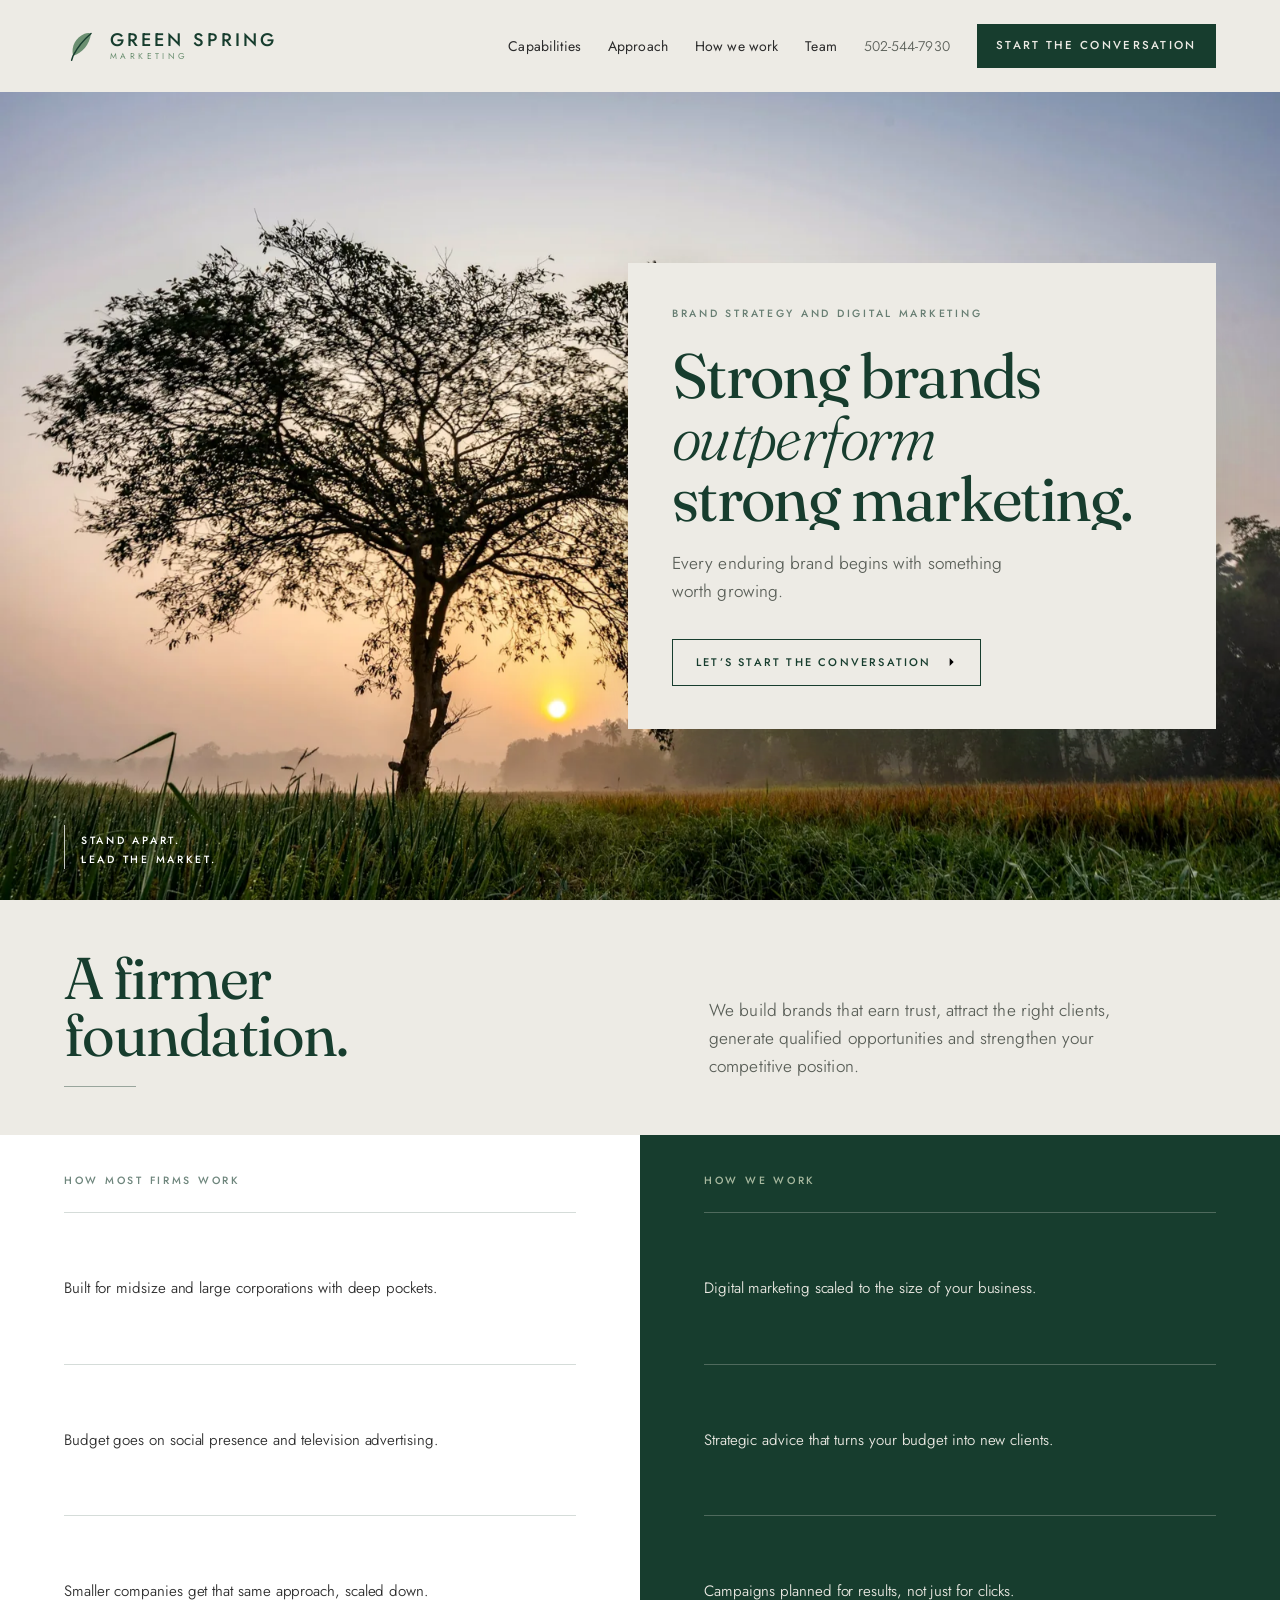
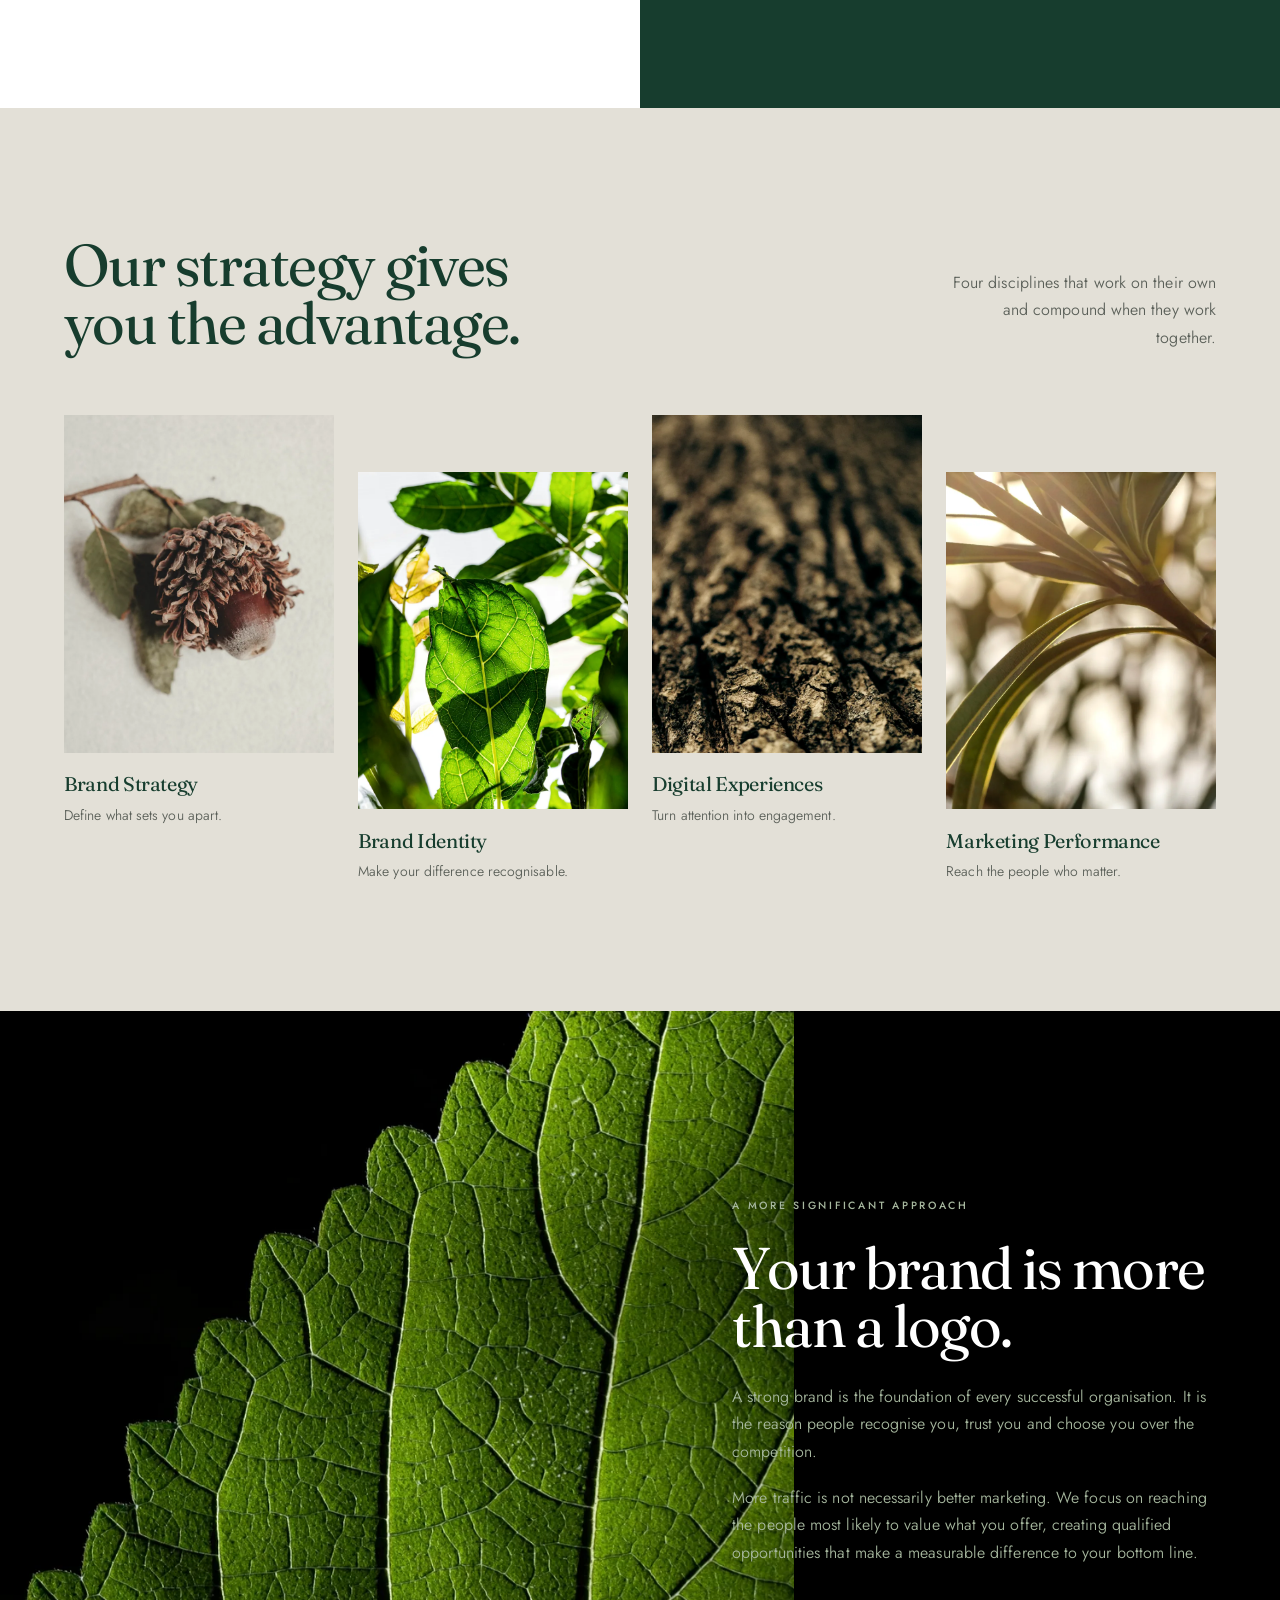
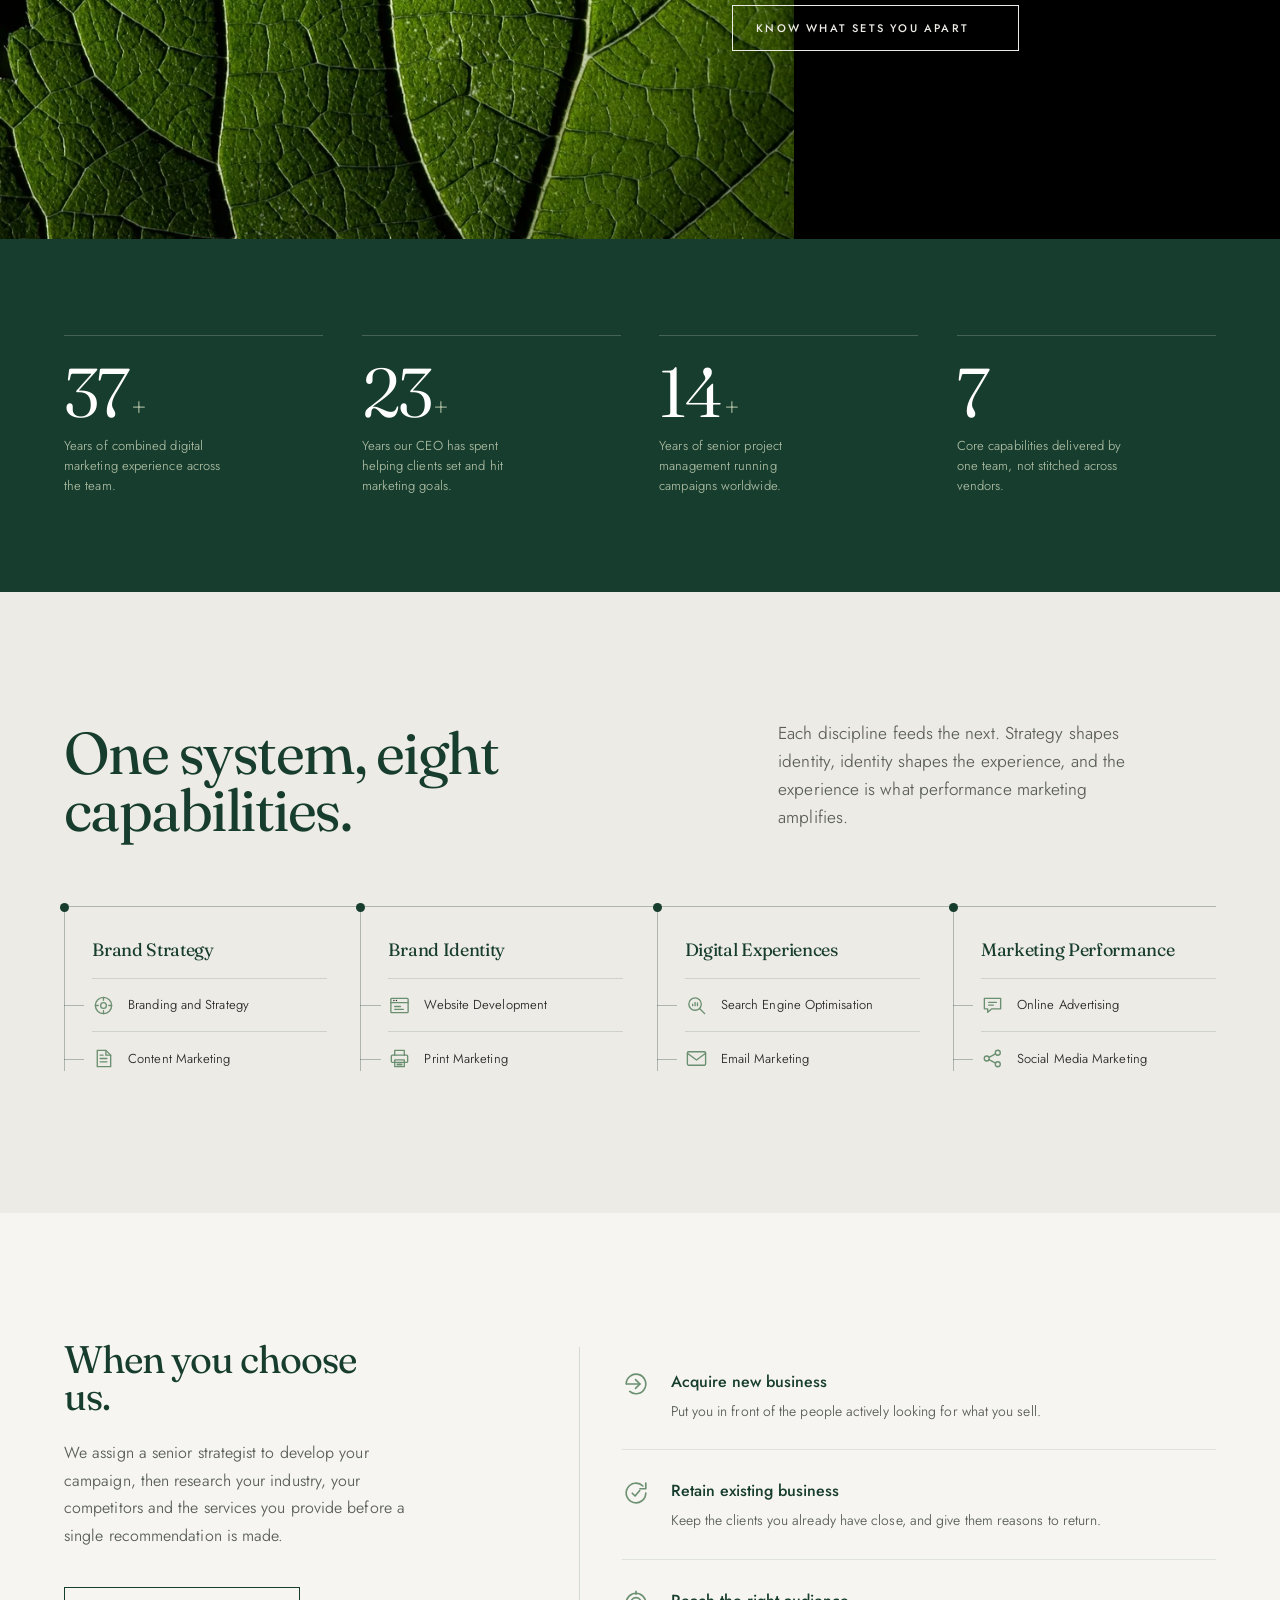
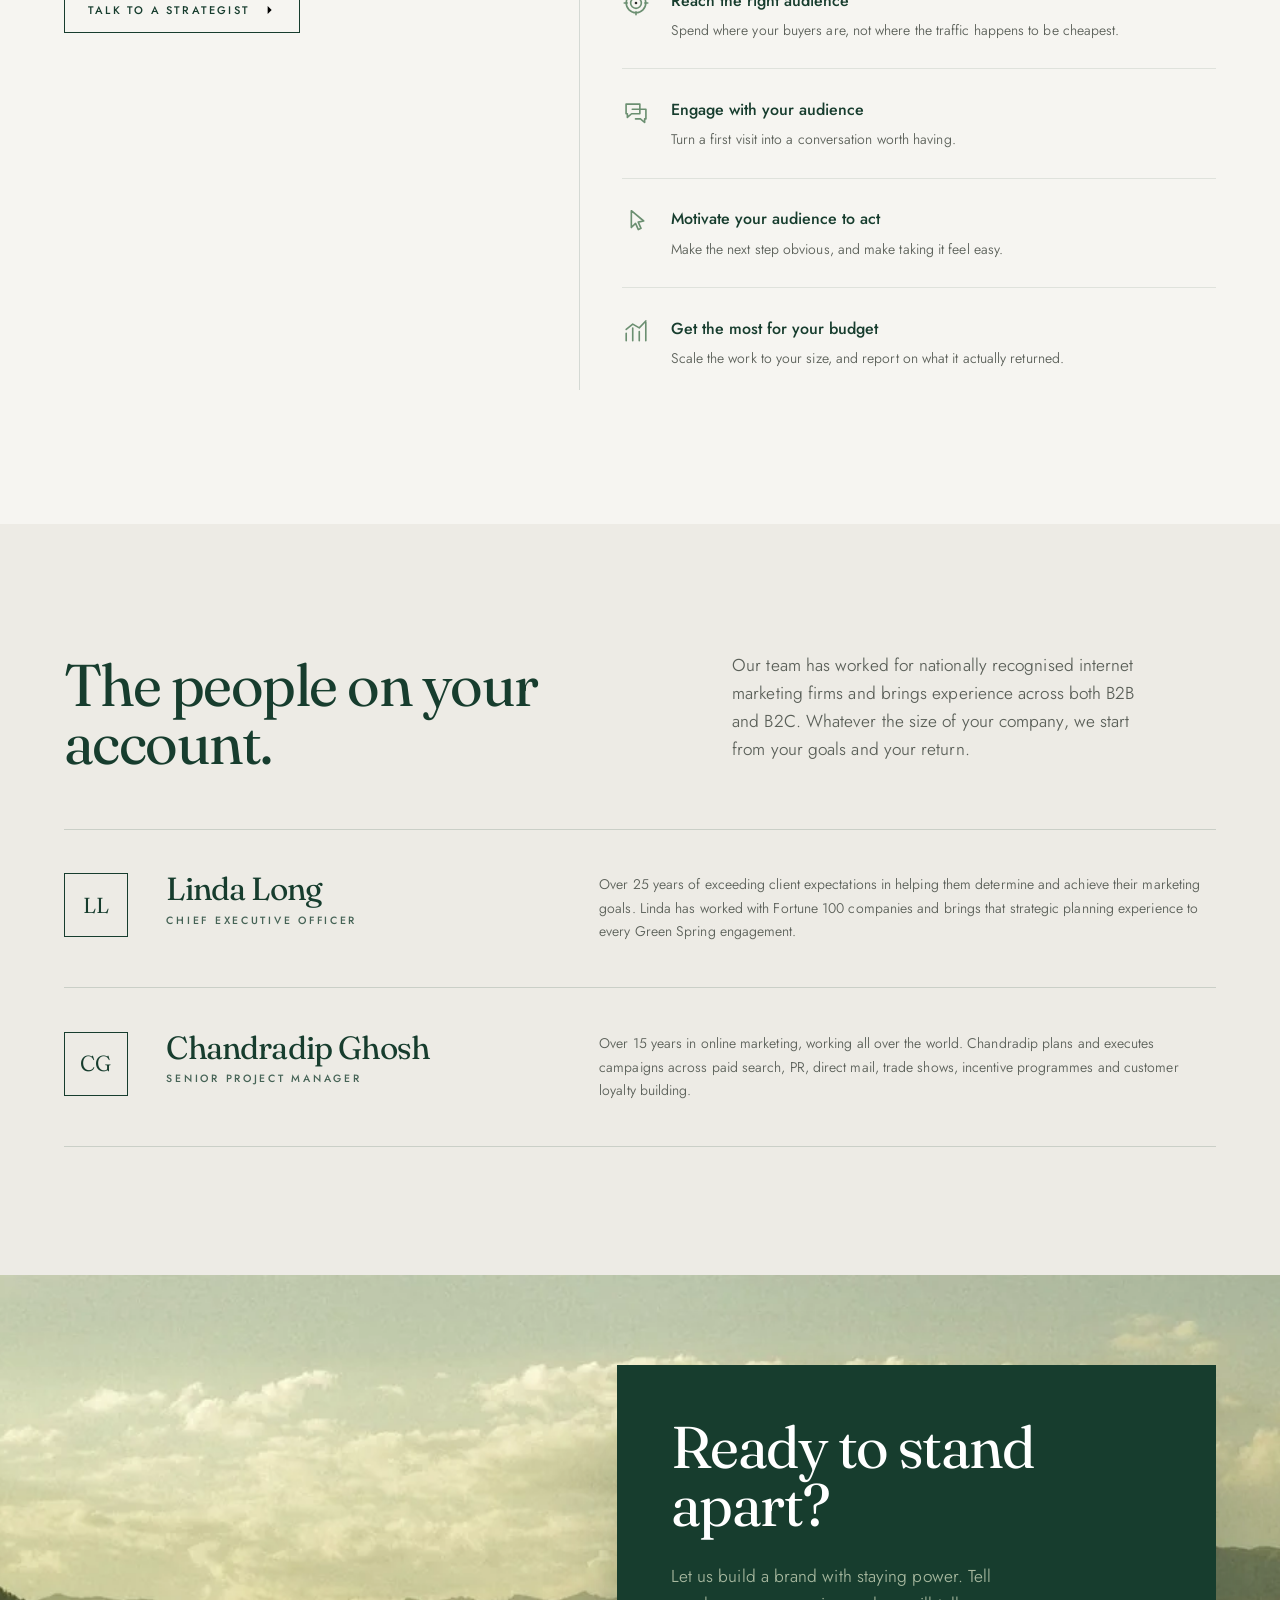
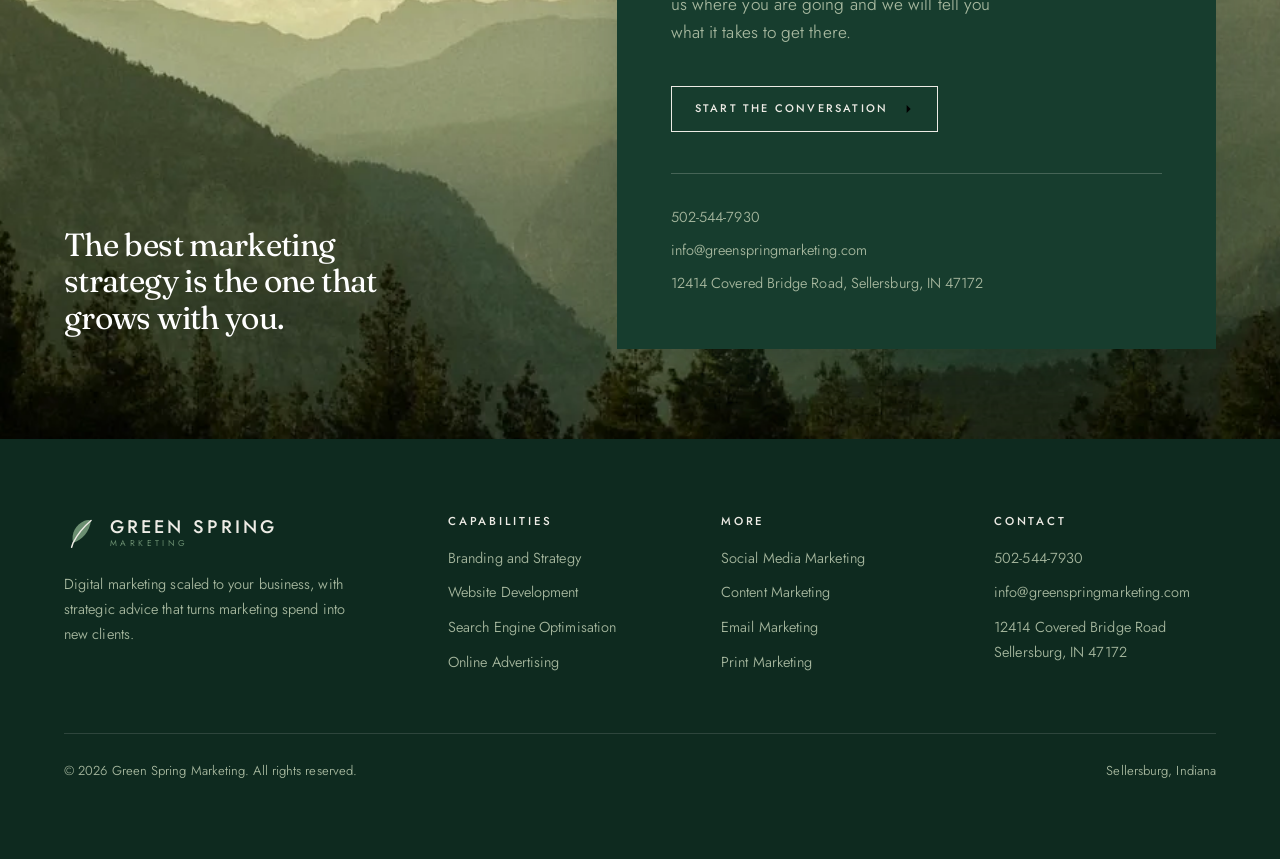
==== index.html @ 9492b33e "Home page build, brief and client assets First page of the Green Spring Marketing rebuild. The clien" ====
<!doctype html>
<html lang="en">
<head>
<meta charset="utf-8">
<meta name="viewport" content="width=device-width,initial-scale=1">
<title>Green Spring Marketing | Brand strategy and digital marketing</title>
<meta name="description" content="Green Spring Marketing builds brands that earn trust and generate qualified opportunities. Branding, website development, SEO, advertising, social, content, email and print, from one senior team in Sellersburg, Indiana.">
<link rel="icon" href="assets/img/favicon.svg?v=2" type="image/svg+xml">
<link rel="preconnect" href="https://fonts.googleapis.com">
<link rel="preconnect" href="https://fonts.gstatic.com" crossorigin>
<link href="https://fonts.googleapis.com/css2?family=Fraunces:ital,opsz,wght@0,9..144,300..600;1,9..144,300..500&amp;family=Jost:wght@300;400;500&amp;display=swap" rel="stylesheet">
<link rel="stylesheet" href="assets/css/site.css?v=12">
</head>
<body>

<!-- one flat 24-grid line set, so every label reads at a glance -->
<svg width="0" height="0" style="position:absolute" aria-hidden="true" focusable="false"><defs>
<symbol id="i-brand" viewBox="0 0 24 24"><circle cx="12" cy="12" r="8.5"/><circle cx="12" cy="12" r="3"/><path d="M12 3.5v3M12 17.5v3M3.5 12h3M17.5 12h3"/></symbol>
<symbol id="i-content" viewBox="0 0 24 24"><path d="M5.5 3.5h9l5 5v12h-14z"/><path d="M14.5 3.5v5h5"/><path d="M8.5 12h7M8.5 15.5h7M8.5 8.5h3"/></symbol>
<symbol id="i-web" viewBox="0 0 24 24"><rect x="3" y="4.5" width="18" height="15" rx="1"/><path d="M3 9h18"/><path d="M7 13h6M7 16h9"/><circle cx="6.2" cy="6.75" r=".75" fill="currentColor" stroke="none"/><circle cx="8.8" cy="6.75" r=".75" fill="currentColor" stroke="none"/></symbol>
<symbol id="i-print" viewBox="0 0 24 24"><path d="M7 8.5V3.5h10v5"/><rect x="3.5" y="8.5" width="17" height="7.5" rx="1"/><path d="M7 13.5h10v7H7z"/><path d="M9.5 16.5h5M9.5 18.5h5"/></symbol>
<symbol id="i-seo" viewBox="0 0 24 24"><circle cx="10.5" cy="10.5" r="6.5"/><path d="M15.2 15.2 20.5 20.5"/><path d="M8 12.2v-1.6M10.5 12.2V8.8M13 12.2v-3"/></symbol>
<symbol id="i-email" viewBox="0 0 24 24"><rect x="2.5" y="5" width="19" height="14" rx="1.2"/><path d="m2.5 6.6 9.5 7 9.5-7"/></symbol>
<symbol id="i-ads" viewBox="0 0 24 24"><path d="M3.5 4.5h17v11h-9.2l-4.3 3.6V15.5H3.5z"/><path d="M8 8.8h8M8 11.6h5"/></symbol>
<symbol id="i-social" viewBox="0 0 24 24"><circle cx="6" cy="12" r="2.6"/><circle cx="17.5" cy="6" r="2.6"/><circle cx="17.5" cy="18" r="2.6"/><path d="m8.3 10.8 6.9-3.6M8.3 13.2l6.9 3.6"/></symbol>
<symbol id="i-acquire" viewBox="0 0 24 24"><path d="M3.6 12a8.4 8.4 0 1 1 3 6.4"/><path d="M11.6 8.2 15.4 12l-3.8 3.8"/><path d="M4 12h11.4"/></symbol>
<symbol id="i-retain" viewBox="0 0 24 24"><path d="M20.4 12a8.4 8.4 0 1 1-2.5-6"/><path d="M20.4 3.4v5h-5"/><path d="M8.8 12.2 11.2 14.6 15.2 9.8"/></symbol>
<symbol id="i-reach" viewBox="0 0 24 24"><circle cx="12" cy="12" r="8.4"/><circle cx="12" cy="12" r="4.6"/><path d="M12 1.9v2.6M12 19.5v2.6M1.9 12h2.6M19.5 12h2.6"/><circle cx="12" cy="12" r="1.1" fill="currentColor" stroke="none"/></symbol>
<symbol id="i-engage" viewBox="0 0 24 24"><path d="M3.5 5.2h11.8v8.3H8.2L4.6 16.6v-3.1H3.5z"/><path d="M8.8 9.6h11.7v8.3h-1.1V21l-3.6-3.1h-4.2"/></symbol>
<symbol id="i-act" viewBox="0 0 24 24"><path d="M8 3.2 18.6 12l-4.7 1 2.4 5.3-2.3 1.1-2.4-5.3L8 17.6z"/></symbol>
<symbol id="i-value" viewBox="0 0 24 24"><path d="M3.6 20.4V14M9.2 20.4V9.4M14.8 20.4v-8M20.4 20.4V4.6"/><path d="M3.6 10.6 9.2 6.1l5.6 3.2 5.6-5.9"/></symbol>
<symbol id="i-arrow" viewBox="0 0 24 24"><path d="M4 12h15M13 6l6 6-6 6"/></symbol>
</defs></svg>

<div class="progress" id="progress"></div>

<header class="nav" id="nav">
  <div class="wrap nav__in">
    <a class="logo" href="#top" aria-label="Green Spring Marketing, home">
      <svg class="logo__leaf" viewBox="0 0 24 26" fill="none" aria-hidden="true">
        <path d="M20.3 3.4C19 12 13.6 18.2 6.8 20.1 5.1 13.3 8.7 6.4 15.4 3.6c1.7-.7 3.5-.9 4.9-.2z" fill="#6B8F71"/>
        <path d="M20.3 3.4C14.6 8.2 10 13.9 6.8 20.1M6.8 20.1 5.7 23.4" stroke="#173D2E" stroke-width="1.1" stroke-linecap="round"/>
      </svg>
      <span class="logo__type">
        <span class="logo__name">GREEN SPRING</span>
        <span class="logo__sub">MARKETING</span>
      </span>
    </a>
    <nav class="nav__links" aria-label="Primary">
      <a class="nav__link" href="#capabilities">Capabilities</a>
      <a class="nav__link" href="#approach">Approach</a>
      <a class="nav__link" href="#method">How we work</a>
      <a class="nav__link" href="#team">Team</a>
      <a class="nav__tel" href="tel:+15025447930">502-544-7930</a>
      <a class="btn btn--solid nav__cta" href="#contact">Start the conversation</a>
    </nav>
    <button class="nav__burger" id="burger" aria-label="Open menu" aria-expanded="false" aria-controls="menu">
      <span></span><span></span>
    </button>
  </div>
</header>

<nav class="menu" id="menu" aria-label="Mobile">
  <a href="#capabilities" style="--i:0">Capabilities</a>
  <a href="#approach" style="--i:1">Approach</a>
  <a href="#method" style="--i:2">How we work</a>
  <a href="#team" style="--i:3">Team</a>
  <a href="#contact" style="--i:4">Contact</a>
  <div class="menu__foot">
    <a href="tel:+15025447930">502-544-7930</a>
    <a href="mailto:info@greenspringmarketing.com">info@greenspringmarketing.com</a>
    <span>12414 Covered Bridge Road, Sellersburg, IN 47172</span>
  </div>
</nav>

<main id="top">

<!-- ================================ hero ================================ -->
<section class="hero" id="hero">
  <div class="hero__media">
    <picture>
      <source media="(max-width:980px)" srcset="assets/img/hero-tall-800.webp 800w, assets/img/hero-tall-1200.webp 1200w" sizes="100vw">
      <img src="assets/img/hero-wide-1600.webp"
           srcset="assets/img/hero-wide-1600.webp 1600w, assets/img/hero-wide-2400.webp 2400w"
           sizes="100vw" width="2400" height="1560" fetchpriority="high"
           alt="A single broad-crowned tree standing alone in a misty field at sunrise, the low sun burning through its branches.">
    </picture>
  </div>

  <div class="hero__grid">
    <div class="hero__plate rv">
      <p class="label hero__eyebrow">Brand strategy and digital marketing</p>
      <h1 class="display h-xl hero__h1">
        <span class="mask"><span>Strong brands</span></span>
        <span class="mask"><span><em>outperform</em></span></span>
        <span class="mask"><span>strong marketing.</span></span>
      </h1>
      <p class="lede hero__sub">Every enduring brand begins with something worth growing.</p>
      <a class="btn" href="#contact">Let&rsquo;s start the conversation <svg class="arw" width="16" height="16" aria-hidden="true"><use href="#i-arrow"/></svg></a>
    </div>
  </div>

  <p class="label hero__cue"><i></i><span>Stand apart.<br>Lead the market.</span></p>
</section>

<!-- ============================= foundation ============================= -->
<section class="found">
  <div class="wrap found__head">
    <div class="rv">
      <h2 class="display h-lg">A firmer foundation.</h2>
      <div class="rule"></div>
    </div>
    <p class="lede rv" style="--d:130ms">We build brands that earn trust, attract the right clients, generate qualified opportunities and strengthen your competitive position.</p>
  </div>

  <div class="split">
    <div class="split__half split__half--plain rv">
      <p class="label">How most firms work</p>
      <ul class="split__list">
        <li>Built for midsize and large corporations with deep pockets.</li>
        <li>Budget goes on social presence and television advertising.</li>
        <li>Smaller companies get that same approach, scaled down.</li>
      </ul>
    </div>
    <div class="split__half split__half--brand rv" style="--d:130ms">
      <p class="label">How we work</p>
      <ul class="split__list">
        <li>Digital marketing scaled to the size of your business.</li>
        <li>Strategic advice that turns your budget into new clients.</li>
        <li>Campaigns planned for results, not just for clicks.</li>
      </ul>
    </div>
  </div>
</section>

<!-- ============================ capabilities ============================ -->
<section class="caps" id="capabilities">
  <div class="wrap">
    <div class="caps__head">
      <h2 class="display h-lg rv">Our strategy gives you the advantage.</h2>
      <p class="rv" style="--d:120ms">Four disciplines that work on their own and compound when they work together.</p>
    </div>

    <div class="caps__row">
      <article class="cap rv">
        <div class="cap__frame">
          <img src="assets/img/pillar-strategy-800.webp"
               srcset="assets/img/pillar-strategy-800.webp 800w, assets/img/pillar-strategy-1600.webp 1600w"
               sizes="(max-width:640px) 100vw, (max-width:980px) 46vw, 22vw"
               width="1600" height="2000" loading="lazy"
               alt="A single acorn still in its textured cap, resting on dried oak leaves against a warm off-white ground.">
          <i class="cap__n"></i>
        </div>
        <div class="cap__body">
          <h3>Brand Strategy</h3>
          <p>Define what sets you apart.</p>
        </div>
      </article>

      <article class="cap rv" style="--d:110ms">
        <div class="cap__frame">
          <img src="assets/img/pillar-identity-800.webp"
               srcset="assets/img/pillar-identity-800.webp 800w, assets/img/pillar-identity-1600.webp 1600w"
               sizes="(max-width:640px) 100vw, (max-width:980px) 46vw, 22vw"
               width="1600" height="2000" loading="lazy"
               alt="Broad green leaves lit from behind by bright daylight, the pale vein structure showing clearly through the blade.">
          <i class="cap__n"></i>
        </div>
        <div class="cap__body">
          <h3>Brand Identity</h3>
          <p>Make your difference recognisable.</p>
        </div>
      </article>

      <article class="cap rv" style="--d:220ms">
        <div class="cap__frame">
          <img src="assets/img/pillar-digital-800.webp"
               srcset="assets/img/pillar-digital-800.webp 800w, assets/img/pillar-digital-1600.webp 1600w"
               sizes="(max-width:640px) 100vw, (max-width:980px) 46vw, 22vw"
               width="1600" height="2000" loading="lazy"
               alt="A close view of rough tree bark, deep fissures running across the frame and falling away into shadow.">
          <i class="cap__n"></i>
        </div>
        <div class="cap__body">
          <h3>Digital Experiences</h3>
          <p>Turn attention into engagement.</p>
        </div>
      </article>

      <article class="cap rv" style="--d:330ms">
        <div class="cap__frame">
          <img src="assets/img/pillar-perform-800.webp"
               srcset="assets/img/pillar-perform-800.webp 800w, assets/img/pillar-perform-1600.webp 1600w"
               sizes="(max-width:640px) 100vw, (max-width:980px) 46vw, 22vw"
               width="1600" height="2000" loading="lazy"
               alt="Narrow leaves radiating from a single stem, backlit by low sun with the background falling into soft highlights.">
          <i class="cap__n"></i>
        </div>
        <div class="cap__body">
          <h3>Marketing Performance</h3>
          <p>Reach the people who matter.</p>
        </div>
      </article>
    </div>
  </div>
</section>

<!-- ============================= statement ============================= -->
<section class="stmt" id="approach">
  <div class="stmt__media" id="stmtMedia">
    <picture>
      <source media="(max-width:640px)" srcset="assets/img/statement-tall-800.webp 800w, assets/img/statement-tall-1200.webp 1200w" sizes="100vw">
      <img src="assets/img/statement-wide-1600.webp"
           srcset="assets/img/statement-wide-1600.webp 1600w, assets/img/statement-wide-2400.webp 2400w"
           sizes="(max-width:1180px) 100vw, 62vw"
           width="2400" height="1580" loading="lazy"
           alt="A single green leaf against a black ground, side light picking out every vein and the serrated edge.">
    </picture>
  </div>
  <div class="stmt__in">
    <div class="stmt__copy rv">
      <p class="label">A more significant approach</p>
      <h2 class="display h-lg">Your brand is more than a logo.</h2>
      <p>A strong brand is the foundation of every successful organisation. It is the reason people recognise you, trust you and choose you over the competition.</p>
      <p>More traffic is not necessarily better marketing. We focus on reaching the people most likely to value what you offer, creating qualified opportunities that make a measurable difference to your bottom line.</p>
      <a class="btn btn--light" href="#method">Know what sets you apart <svg class="arw" width="16" height="16" aria-hidden="true"><use href="#i-arrow"/></svg></a>
    </div>
  </div>
</section>

<!-- =============================== figures =============================== -->
<section class="figs">
  <div class="wrap">
    <div class="figs__row">
      <div class="fig rv">
        <p class="fig__n"><span class="count" data-to="40">0</span><sub>+</sub></p>
        <p class="fig__l">Years of combined digital marketing experience across the team.</p>
      </div>
      <div class="fig rv" style="--d:110ms">
        <p class="fig__n"><span class="count" data-to="25">0</span><sub>+</sub></p>
        <p class="fig__l">Years our CEO has spent helping clients set and hit marketing goals.</p>
      </div>
      <div class="fig rv" style="--d:220ms">
        <p class="fig__n"><span class="count" data-to="15">0</span><sub>+</sub></p>
        <p class="fig__l">Years of senior project management running campaigns worldwide.</p>
      </div>
      <div class="fig rv" style="--d:330ms">
        <p class="fig__n"><span class="count" data-to="8">0</span></p>
        <p class="fig__l">Core capabilities delivered by one team, not stitched across vendors.</p>
      </div>
    </div>
  </div>
</section>

<!-- ========================== capability map ========================== -->
<section class="map" id="services">
  <div class="wrap">
    <div class="map__head">
      <h2 class="display h-lg rv">One system, eight capabilities.</h2>
      <p class="lede rv" style="--d:120ms">Each discipline feeds the next. Strategy shapes identity, identity shapes the experience, and the experience is what performance marketing amplifies.</p>
    </div>

    <div class="map__trunk"></div>
    <div class="map__grid">
      <div class="branch" style="--d:80ms">
        <span class="branch__node"></span>
        <h3>Brand Strategy</h3>
        <ul class="branch__items">
          <li class="svc"><svg aria-hidden="true"><use href="#i-brand"/></svg><span>Branding and Strategy</span></li>
          <li class="svc"><svg aria-hidden="true"><use href="#i-content"/></svg><span>Content Marketing</span></li>
        </ul>
      </div>
      <div class="branch" style="--d:190ms">
        <span class="branch__node"></span>
        <h3>Brand Identity</h3>
        <ul class="branch__items">
          <li class="svc"><svg aria-hidden="true"><use href="#i-web"/></svg><span>Website Development</span></li>
          <li class="svc"><svg aria-hidden="true"><use href="#i-print"/></svg><span>Print Marketing</span></li>
        </ul>
      </div>
      <div class="branch" style="--d:300ms">
        <span class="branch__node"></span>
        <h3>Digital Experiences</h3>
        <ul class="branch__items">
          <li class="svc"><svg aria-hidden="true"><use href="#i-seo"/></svg><span>Search Engine Optimisation</span></li>
          <li class="svc"><svg aria-hidden="true"><use href="#i-email"/></svg><span>Email Marketing</span></li>
        </ul>
      </div>
      <div class="branch" style="--d:410ms">
        <span class="branch__node"></span>
        <h3>Marketing Performance</h3>
        <ul class="branch__items">
          <li class="svc"><svg aria-hidden="true"><use href="#i-ads"/></svg><span>Online Advertising</span></li>
          <li class="svc"><svg aria-hidden="true"><use href="#i-social"/></svg><span>Social Media Marketing</span></li>
        </ul>
      </div>
    </div>
  </div>
</section>

<!-- =============================== method =============================== -->
<section class="method" id="method">
  <div class="wrap method__in">
    <aside class="method__aside">
      <h2 class="display h-md rv">When you choose us.</h2>
      <p class="rv" style="--d:100ms">We assign a senior strategist to develop your campaign, then research your industry, your competitors and the services you provide before a single recommendation is made.</p>
      <a class="btn rv" style="--d:180ms" href="#contact">Talk to a strategist <svg class="arw" width="16" height="16" aria-hidden="true"><use href="#i-arrow"/></svg></a>
    </aside>

    <div class="method__track" id="track">
      <span class="method__fill" id="fill"></span>
      <div class="step rv"><svg aria-hidden="true"><use href="#i-acquire"/></svg><div><b>Acquire new business</b><p>Put you in front of the people actively looking for what you sell.</p></div></div>
      <div class="step rv" style="--d:70ms"><svg aria-hidden="true"><use href="#i-retain"/></svg><div><b>Retain existing business</b><p>Keep the clients you already have close, and give them reasons to return.</p></div></div>
      <div class="step rv" style="--d:140ms"><svg aria-hidden="true"><use href="#i-reach"/></svg><div><b>Reach the right audience</b><p>Spend where your buyers are, not where the traffic happens to be cheapest.</p></div></div>
      <div class="step rv" style="--d:210ms"><svg aria-hidden="true"><use href="#i-engage"/></svg><div><b>Engage with your audience</b><p>Turn a first visit into a conversation worth having.</p></div></div>
      <div class="step rv" style="--d:280ms"><svg aria-hidden="true"><use href="#i-act"/></svg><div><b>Motivate your audience to act</b><p>Make the next step obvious, and make taking it feel easy.</p></div></div>
      <div class="step rv" style="--d:350ms"><svg aria-hidden="true"><use href="#i-value"/></svg><div><b>Get the most for your budget</b><p>Scale the work to your size, and report on what it actually returned.</p></div></div>
    </div>
  </div>
</section>

<!-- ============================= leadership ============================= -->
<section class="lead" id="team">
  <div class="wrap">
    <div class="lead__head">
      <h2 class="display h-lg rv">The people on your account.</h2>
      <p class="lede rv" style="--d:110ms">Our team has worked for nationally recognised internet marketing firms and brings experience across both B2B and B2C. Whatever the size of your company, we start from your goals and your return.</p>
    </div>

    <div class="person rv">
      <span class="person__mark">LL</span>
      <div class="person__id">
        <h3 class="display">Linda Long</h3>
        <p class="label">Chief Executive Officer</p>
      </div>
      <p class="person__bio">Over 25 years of exceeding client expectations in helping them determine and achieve their marketing goals. Linda has worked with Fortune 100 companies and brings that strategic planning experience to every Green Spring engagement.</p>
    </div>

    <div class="person rv" style="--d:110ms">
      <span class="person__mark">CG</span>
      <div class="person__id">
        <h3 class="display">Chandradip Ghosh</h3>
        <p class="label">Senior Project Manager</p>
      </div>
      <p class="person__bio">Over 15 years in online marketing, working all over the world. Chandradip plans and executes campaigns across paid search, PR, direct mail, trade shows, incentive programmes and customer loyalty building.</p>
    </div>
  </div>
</section>

<!-- =============================== close =============================== -->
<section class="close" id="contact">
  <div class="close__media">
    <picture>
      <source media="(max-width:640px)" srcset="assets/img/close-tall-800.webp 800w, assets/img/close-tall-1200.webp 1200w" sizes="100vw">
      <img src="assets/img/close-wide-1600.webp"
           srcset="assets/img/close-wide-1600.webp 1600w, assets/img/close-wide-2400.webp 2400w"
           sizes="100vw" width="2400" height="800" loading="lazy"
           alt="Layered mountain ridgelines receding into mist above a dark line of conifers.">
    </picture>
  </div>
  <div class="wrap close__in">
    <p class="close__line display rv">The best marketing strategy is the one that grows with you.</p>
    <div class="close__plate rv">
      <h2 class="display h-lg">Ready to stand apart?</h2>
      <p class="lede">Let us build a brand with staying power. Tell us where you are going and we will tell you what it takes to get there.</p>
      <a class="btn btn--light" href="mailto:info@greenspringmarketing.com">Start the conversation <svg class="arw" width="16" height="16" aria-hidden="true"><use href="#i-arrow"/></svg></a>
      <div class="close__meta">
        <a href="tel:+15025447930">502-544-7930</a>
        <a href="mailto:info@greenspringmarketing.com">info@greenspringmarketing.com</a>
        <span>12414 Covered Bridge Road, Sellersburg, IN 47172</span>
      </div>
    </div>
  </div>
</section>

</main>

<footer class="foot">
  <div class="wrap">
    <div class="foot__top">
      <div>
        <span class="logo">
          <svg class="logo__leaf" viewBox="0 0 24 26" fill="none" aria-hidden="true">
            <path d="M20.3 3.4C19 12 13.6 18.2 6.8 20.1 5.1 13.3 8.7 6.4 15.4 3.6c1.7-.7 3.5-.9 4.9-.2z" fill="#6B8F71"/>
            <path d="M20.3 3.4C14.6 8.2 10 13.9 6.8 20.1M6.8 20.1 5.7 23.4" stroke="#EDEBE5" stroke-width="1.1" stroke-linecap="round"/>
          </svg>
          <span class="logo__type">
            <span class="logo__name">GREEN SPRING</span>
            <span class="logo__sub">MARKETING</span>
          </span>
        </span>
        <p class="foot__blurb">Digital marketing scaled to your business, with strategic advice that turns marketing spend into new clients.</p>
      </div>
      <div>
        <h4>Capabilities</h4>
        <ul>
          <li><a href="#services">Branding and Strategy</a></li>
          <li><a href="#services">Website Development</a></li>
          <li><a href="#services">Search Engine Optimisation</a></li>
          <li><a href="#services">Online Advertising</a></li>
        </ul>
      </div>
      <div>
        <h4>More</h4>
        <ul>
          <li><a href="#services">Social Media Marketing</a></li>
          <li><a href="#services">Content Marketing</a></li>
          <li><a href="#services">Email Marketing</a></li>
          <li><a href="#services">Print Marketing</a></li>
        </ul>
      </div>
      <div>
        <h4>Contact</h4>
        <ul>
          <li><a href="tel:+15025447930">502-544-7930</a></li>
          <li><a href="mailto:info@greenspringmarketing.com">info@greenspringmarketing.com</a></li>
          <li>12414 Covered Bridge Road<br>Sellersburg, IN 47172</li>
        </ul>
      </div>
    </div>
    <div class="foot__bot">
      <span>&copy; 2026 Green Spring Marketing. All rights reserved.</span>
      <span>Sellersburg, Indiana</span>
    </div>
  </div>
</footer>

<script src="assets/js/site.js?v=12" defer></script>
</body>
</html>
---- assets/css/site.css ----
/* ==========================================================================
   Green Spring Marketing
   Palette and type tokens. Palette is Buddy's tip sheet, sampled exactly.
   ========================================================================== */
:root{
  --forest:#173D2E;
  --forest-deep:#0E2A1F;
  --sage:#6B8F71;
  --moss:#A7B89F;
  --stone:#EDEBE5;
  --stone-warm:#E3E0D7;
  --stone-light:#F6F5F1;
  --charcoal:#2B2B2B;
  --white:#FFFFFF;
  --ink-soft:#5A5F58;

  --serif:"Fraunces",Georgia,"Times New Roman",serif;
  --sans:"Jost",-apple-system,BlinkMacSystemFont,"Segoe UI",Helvetica,Arial,sans-serif;

  --nav-h:92px;
  --gut:clamp(20px,5vw,72px);
  --maxw:1520px;
  --rhythm:clamp(84px,10vw,160px);   /* one vertical rhythm unit, used everywhere */
  --ease:cubic-bezier(.22,.61,.36,1);
  --ease-out:cubic-bezier(.16,1,.3,1);
}

*,*::before,*::after{box-sizing:border-box}
html{-webkit-text-size-adjust:100%;scroll-behavior:smooth}
body{
  margin:0;background:var(--stone);color:var(--charcoal);
  font-family:var(--sans);font-size:clamp(16px,1.02vw,17.5px);
  font-weight:350;line-height:1.72;letter-spacing:.005em;
  -webkit-font-smoothing:antialiased;overflow-x:hidden;
}
img{max-width:100%;display:block}
a{color:inherit;text-decoration:none}
button{font:inherit;color:inherit;background:none;border:0;cursor:pointer}
h1,h2,h3,h4{margin:0;font-family:var(--serif);font-weight:400;line-height:1.04;letter-spacing:-.018em}
p{margin:0}
::selection{background:var(--forest);color:var(--stone)}

.wrap{width:100%;max-width:var(--maxw);margin-inline:auto;padding-inline:var(--gut)}
.sr{position:absolute;width:1px;height:1px;padding:0;margin:-1px;overflow:hidden;clip:rect(0 0 0 0);white-space:nowrap;border:0}

/* --- shared type ------------------------------------------------------- */
.display{font-family:var(--serif);font-weight:400;line-height:.98;letter-spacing:-.026em}
.h-xl{font-size:clamp(42px,7.1vw,104px)}
.h-lg{font-size:clamp(34px,4.6vw,68px)}
.h-md{font-size:clamp(27px,3vw,44px)}
.label{
  font-family:var(--sans);font-size:clamp(10.5px,.78vw,12px);font-weight:500;
  letter-spacing:.26em;text-transform:uppercase;line-height:1.5;
}
.lede{font-size:clamp(17px,1.35vw,21px);line-height:1.62;font-weight:340}
.measure{max-width:56ch}
.measure-sm{max-width:44ch}

/* --- rules -------------------------------------------------------------- */
.rule{height:1px;background:var(--forest);opacity:.22;transform-origin:left;
      transform:scaleX(0);transition:transform 1.1s var(--ease-out)}
.in .rule,.rule.in{transform:scaleX(1)}

/* --- buttons ------------------------------------------------------------ */
.btn{
  position:relative;display:inline-flex;align-items:center;gap:.85em;
  padding:1.16em 2.1em;border:1px solid var(--forest);color:var(--forest);
  font-size:clamp(11px,.8vw,12.5px);font-weight:500;letter-spacing:.2em;
  text-transform:uppercase;overflow:hidden;isolation:isolate;
  transition:color .5s var(--ease)
}
.btn::before{
  content:"";position:absolute;inset:0;background:var(--forest);z-index:-1;
  transform:scaleY(0);transform-origin:bottom;transition:transform .5s var(--ease-out)
}
.btn:hover{color:var(--stone)}
.btn:hover::before{transform:scaleY(1)}
.btn .arw{transition:transform .5s var(--ease-out)}
.btn:hover .arw{transform:translateX(5px)}
.btn--solid{background:var(--forest);color:var(--stone)}
.btn--solid::before{background:var(--stone);}
.btn--solid:hover{color:var(--forest)}
.btn--light{border-color:var(--stone);color:var(--stone)}
.btn--light::before{background:var(--stone)}
.btn--light:hover{color:var(--forest)}
.btn:focus-visible{outline:2px solid var(--sage);outline-offset:3px}

/* --- reveal primitives -------------------------------------------------- */
.rv{opacity:0;transform:translateY(26px);
    transition:opacity .95s var(--ease-out),transform .95s var(--ease-out);
    transition-delay:var(--d,0ms)}
.rv.in{opacity:1;transform:none}
.mask{display:block;overflow:hidden}
.mask>span{display:block;transform:translateY(105%);
           transition:transform 1.05s var(--ease-out);transition-delay:var(--d,0ms)}
.in .mask>span,.mask.in>span{transform:none}

/* ==========================================================================
   Scroll progress + navigation
   ========================================================================== */
.progress{position:fixed;top:0;left:0;height:2px;width:100%;transform:scaleX(0);
  transform-origin:left;background:var(--forest);z-index:120;opacity:.55}

.nav{position:fixed;top:0;left:0;right:0;z-index:100;background:var(--stone);
  transition:box-shadow .5s var(--ease),background .5s var(--ease)}
.nav::after{content:"";position:absolute;left:0;right:0;bottom:0;height:1px;
  background:var(--forest);opacity:0;transition:opacity .5s var(--ease)}
.nav.stuck::after{opacity:.16}
.nav__in{display:flex;align-items:center;gap:clamp(18px,3vw,54px);
  height:var(--nav-h);transition:height .45s var(--ease)}
.nav.stuck .nav__in{height:74px}

/* logo: leaf + wordmark, sized to read first (prominence traded against bar padding) */
.logo{display:flex;align-items:center;gap:14px;flex:0 0 auto}
.logo__leaf{width:clamp(30px,2.5vw,38px);height:auto;flex:0 0 auto;
  transition:transform .55s var(--ease-out)}
.logo:hover .logo__leaf{transform:rotate(-8deg) scale(1.05)}
.logo__type{display:flex;flex-direction:column;gap:3px}
.logo__name{font-family:var(--sans);font-weight:500;color:var(--forest);
  font-size:clamp(16px,1.42vw,21px);letter-spacing:.17em;line-height:1;white-space:nowrap}
.logo__sub{font-family:var(--sans);font-weight:400;color:var(--sage);
  font-size:clamp(8.5px,.66vw,10px);letter-spacing:.4em;line-height:1}

.nav__links{display:flex;align-items:center;gap:clamp(16px,2.1vw,34px);margin-left:auto}
.nav__link{position:relative;font-size:14px;font-weight:400;color:var(--charcoal);
  padding-block:6px;letter-spacing:.01em}
.nav__link::after{content:"";position:absolute;left:0;right:0;bottom:0;height:1px;
  background:var(--forest);transform:scaleX(0);transform-origin:right;
  transition:transform .45s var(--ease-out)}
.nav__link:hover::after,.nav__link[aria-current]::after{transform:scaleX(1);transform-origin:left}
.nav__tel{font-size:14px;color:var(--ink-soft);white-space:nowrap}
.nav__tel:hover{color:var(--forest)}
.nav__cta{padding:.95em 1.6em;font-size:11.5px}
.nav__burger{display:none;margin-left:auto;width:44px;height:44px;position:relative}
.nav__burger span{position:absolute;left:11px;width:22px;height:1.5px;background:var(--forest);
  transition:transform .4s var(--ease),opacity .3s}
.nav__burger span:nth-child(1){top:18px}
.nav__burger span:nth-child(2){top:25px}
body.menu-open .nav__burger span:nth-child(1){transform:translateY(3.5px) rotate(45deg)}
body.menu-open .nav__burger span:nth-child(2){transform:translateY(-3.5px) rotate(-45deg)}

.menu{position:fixed;inset:0;z-index:99;background:var(--forest);
  display:flex;flex-direction:column;justify-content:center;gap:6px;
  padding:var(--nav-h) var(--gut) 40px;
  clip-path:inset(0 0 100% 0);transition:clip-path .75s var(--ease-out);visibility:hidden}
body.menu-open .menu{clip-path:inset(0 0 0 0);visibility:visible}
.menu>a{font-family:var(--serif);font-size:clamp(30px,8vw,46px);color:var(--stone);
  padding-block:10px;opacity:0;transform:translateY(18px);
  transition:opacity .6s var(--ease-out),transform .6s var(--ease-out)}
body.menu-open .menu>a{opacity:1;transform:none;transition-delay:calc(var(--i) * 70ms + 180ms)}
.menu__foot{margin-top:auto;padding-top:34px;border-top:1px solid rgba(237,235,229,.2);
  color:var(--moss);font-size:15px;display:grid;gap:8px;line-height:1.5}
.menu__foot a{font-family:var(--sans);font-size:inherit;color:inherit}
.menu__foot a:hover{color:var(--stone)}

/* ==========================================================================
   Hero
   Photo runs full bleed. The copy gets its own solid ground rather than a
   scrim over the picture, so the photograph plays clean.
   ========================================================================== */
.hero{position:relative;min-height:calc(100svh - var(--nav-h));margin-top:var(--nav-h);
  display:flex;align-items:stretch;overflow:hidden;background:var(--stone)}
.hero__media{position:absolute;inset:0}
.hero__media img{width:100%;height:100%;object-fit:cover;object-position:30% 62%;
  transform:scale(1.1);transition:transform 2.4s var(--ease-out);will-change:transform}
.loaded .hero__media img{transform:scale(1)}
.hero__media::after{content:"";position:absolute;inset:0;background:var(--stone);
  transform-origin:top;transform:scaleY(1);transition:transform 1.25s var(--ease-out)}
.loaded .hero__media::after{transform:scaleY(0)}

.hero__grid{position:relative;width:100%;max-width:var(--maxw);margin-inline:auto;
  padding-inline:var(--gut);display:grid;grid-template-columns:1fr minmax(0,min(51%,650px));
  align-items:center;gap:0}
.hero__plate{grid-column:2;background:var(--stone);padding:clamp(32px,3.4vw,56px);
  box-shadow:0 40px 90px -50px rgba(23,61,46,.45)}
.hero__eyebrow{color:var(--forest);opacity:.62;margin-bottom:clamp(18px,1.8vw,26px)}
.hero__h1{color:var(--forest);margin-bottom:clamp(16px,1.6vw,24px);
  font-size:clamp(35px,4.9vw,70px)}
.hero__h1 em{font-style:italic;font-weight:300}
.hero__sub{color:var(--ink-soft);margin-bottom:clamp(26px,2.6vw,38px);max-width:34ch}
.hero__cue{position:absolute;left:var(--gut);bottom:clamp(24px,3.4vh,44px);
  display:flex;align-items:flex-end;gap:16px;color:var(--white)}
.hero__cue i{display:block;width:1px;height:44px;background:currentColor;opacity:.75;
  animation:cue 2.4s var(--ease) infinite}
.hero__cue span{display:block;line-height:1.85}
@keyframes cue{0%{transform:scaleY(0);transform-origin:top}
  45%{transform:scaleY(1);transform-origin:top}
  55%{transform:scaleY(1);transform-origin:bottom}
  100%{transform:scaleY(0);transform-origin:bottom}}

/* ==========================================================================
   Foundation. One quiet centred statement. No image, maximum air.
   ========================================================================== */
.found{background:var(--stone);display:flex;flex-direction:column;
  min-height:calc(100svh - var(--nav-h))}

/* the head takes only what it needs, the panels take the rest of the screen */
.found__head{flex:0 0 auto;display:grid;grid-template-columns:minmax(0,1fr) minmax(0,44%);
  gap:clamp(24px,4vw,72px);align-items:end;
  padding-block:clamp(40px,5.4vh,76px)}
.found__head h2{color:var(--forest);max-width:9ch}
.found__head .rule{width:72px;margin-top:clamp(20px,2.4vh,32px);opacity:.4}
.found__head p{color:var(--ink-soft);max-width:44ch;padding-bottom:.35em}

/* full bleed to the section edges, equal halves, filling the remaining height */
.split{flex:1 1 auto;display:grid;grid-template-columns:1fr 1fr;align-items:stretch;min-height:0}
.split__half{display:flex;flex-direction:column;
  padding:clamp(30px,4.2vh,58px) var(--gut) clamp(34px,4.6vh,64px)}
.split__half:first-child{padding-left:max(var(--gut),calc(50vw - var(--maxw) / 2 + var(--gut)))}
.split__half:last-child{padding-right:max(var(--gut),calc(50vw - var(--maxw) / 2 + var(--gut)))}
.split__half .label{flex:0 0 auto;margin-bottom:clamp(20px,2.6vh,34px)}
/* the points divide the panel into equal bands, so the height is structure
   rather than slack */
.split__list{list-style:none;margin:0;padding:0;flex:1 1 auto;
  display:flex;flex-direction:column;gap:0}
.split__list li{flex:1 1 0;display:flex;align-items:center;
  padding-block:clamp(12px,1.6vh,20px);border-top:1px solid currentColor;
  font-size:clamp(15px,1.18vw,19px);line-height:1.5;letter-spacing:-.005em}
.split__half--plain{background:var(--white)}
.split__half--plain .label{color:var(--forest);opacity:.62}
.split__half--plain .split__list{color:var(--charcoal)}
.split__half--plain .split__list li{border-top-color:rgba(23,61,46,.18)}
.split__half--brand{background:var(--forest)}
.split__half--brand .label{color:var(--moss)}
.split__half--brand .split__list{color:var(--stone)}
.split__half--brand .split__list li{border-top-color:rgba(237,235,229,.26)}

/* ==========================================================================
   Capabilities. Four frames on a staggered baseline, not a card grid.
   ========================================================================== */
.caps{padding-block:var(--rhythm);background:var(--stone-warm)}
.caps__head{display:grid;grid-template-columns:1fr auto;align-items:end;
  gap:24px;margin-bottom:clamp(44px,5vw,80px)}
.caps__head h2{color:var(--forest);max-width:14ch}
.caps__head p{color:var(--ink-soft);max-width:30ch;text-align:right}
.caps__row{display:grid;grid-template-columns:repeat(4,1fr);gap:clamp(16px,1.9vw,32px)}
.cap{position:relative}
.cap:nth-child(even){margin-top:clamp(30px,4.4vw,74px)}
.cap__frame{position:relative;overflow:hidden;background:var(--forest-deep);
  aspect-ratio:4/5}
.cap__frame img{width:100%;height:100%;object-fit:cover;
  transform:scale(1.06);transition:transform 1.3s var(--ease-out)}
.cap.in .cap__frame img{transform:scale(1)}
.cap:hover .cap__frame img{transform:scale(1.05)}
.cap__n{position:absolute;left:0;bottom:0;width:100%;height:2px;background:var(--sage);
  transform:scaleX(0);transform-origin:left;transition:transform .7s var(--ease-out)}
.cap:hover .cap__n{transform:scaleX(1)}
.cap__body{padding-top:clamp(18px,1.7vw,26px)}
.cap h3{font-size:clamp(19px,1.55vw,25px);color:var(--forest);margin-bottom:.45em}
.cap p{font-size:clamp(14px,.98vw,15.5px);color:var(--ink-soft);line-height:1.6}

/* ==========================================================================
   Statement. The photograph's own black carries the type. 21:1, no scrim.
   ========================================================================== */
.stmt{position:relative;background:#000;color:var(--stone);overflow:hidden;
  min-height:min(92svh,860px);display:flex;align-items:center}
.stmt__media{position:absolute;inset:-36px 0;width:62%}
.stmt__media img{width:100%;height:100%;object-fit:cover;object-position:left center;
  will-change:transform}
.stmt__in{position:relative;width:100%;max-width:var(--maxw);margin-inline:auto;
  padding:clamp(70px,9vw,130px) var(--gut);
  display:grid;grid-template-columns:1fr minmax(0,min(42%,520px))}
.stmt__copy{grid-column:2}
.stmt__copy .label{color:var(--moss);margin-bottom:clamp(20px,2vw,30px)}
.stmt__copy h2{color:var(--white);margin-bottom:clamp(22px,2.2vw,32px)}
.stmt__copy p{color:var(--moss);margin-bottom:1.15em}
.stmt__copy p:last-of-type{margin-bottom:clamp(30px,3vw,42px)}

/* ==========================================================================
   Figures. Forest band, one row, counted up.
   ========================================================================== */
.figs{background:var(--forest);color:var(--stone);padding-block:clamp(64px,7.5vw,110px)}
.figs__row{display:grid;grid-template-columns:repeat(4,1fr);gap:clamp(24px,3vw,48px)}
.fig{border-top:1px solid rgba(237,235,229,.22);padding-top:clamp(20px,2vw,30px)}
.fig__n{font-family:var(--serif);font-size:clamp(46px,5.4vw,82px);line-height:.92;
  color:var(--white);letter-spacing:-.03em;display:flex;align-items:baseline;gap:.04em}
.fig__n sub{font-size:.42em;vertical-align:baseline;bottom:0;position:relative;color:var(--moss)}
.fig__l{margin-top:.85em;color:var(--moss);font-size:clamp(13px,.95vw,15px);
  line-height:1.55;max-width:22ch}

/* ==========================================================================
   Capability map. A drawn branching diagram, not a grid of cards. One trunk,
   four branches, eight labelled services hanging off them.
   ========================================================================== */
.map{padding-block:var(--rhythm);background:var(--stone)}
.map__head{display:grid;grid-template-columns:minmax(0,1fr) minmax(0,38%);
  gap:clamp(20px,3vw,56px);align-items:end;margin-bottom:clamp(46px,5.2vw,80px)}
.map__head h2{color:var(--forest);max-width:15ch}
.map__head p{color:var(--ink-soft);max-width:38ch;padding-bottom:.4em}

.map__trunk{position:relative;height:1px;background:var(--forest);opacity:.3;
  transform:scaleX(0);transform-origin:center;transition:transform 1.2s var(--ease-out)}
.map.in .map__trunk{transform:scaleX(1)}

.map__grid{display:grid;grid-template-columns:repeat(4,1fr);gap:clamp(18px,2.6vw,46px)}
.branch{position:relative;padding-left:clamp(24px,2.2vw,36px);padding-top:clamp(26px,2.6vw,40px)}
/* the branch itself */
.branch::before{content:"";position:absolute;left:0;top:0;bottom:14px;width:1px;
  background:var(--forest);opacity:.3;transform:scaleY(0);transform-origin:top;
  transition:transform 1s var(--ease-out);transition-delay:var(--d,0ms)}
.map.in .branch::before{transform:scaleY(1)}
/* the node where it meets the trunk */
.branch__node{position:absolute;left:-4px;top:-4px;width:9px;height:9px;border-radius:50%;
  background:var(--forest);transform:scale(0);
  transition:transform .55s var(--ease-out);transition-delay:var(--d,0ms)}
.map.in .branch__node{transform:scale(1)}

.branch h3{font-size:clamp(17px,1.4vw,23px);color:var(--forest);
  margin-bottom:clamp(14px,1.4vw,22px);line-height:1.12}
.branch__items{list-style:none;margin:0;padding:0}
.svc{position:relative;display:flex;align-items:center;gap:13px;
  padding-block:clamp(13px,1.15vw,17px);border-top:1px solid rgba(23,61,46,.14)}
/* the twig joining each service back to its branch */
.svc::before{content:"";position:absolute;left:calc(-1 * clamp(24px,2.2vw,36px));top:50%;
  width:clamp(17px,1.6vw,27px);height:1px;background:var(--forest);opacity:.3;
  transform:scaleX(0);transform-origin:left;transition:transform .6s var(--ease-out)}
.map.in .svc::before{transform:scaleX(1);transition-delay:calc(var(--d,0ms) + 420ms)}
.svc svg{width:23px;height:23px;flex:0 0 auto;stroke:var(--sage);fill:none;
  stroke-width:1.4;stroke-linecap:round;stroke-linejoin:round;
  transition:stroke .4s var(--ease),transform .4s var(--ease-out)}
.svc:hover svg{stroke:var(--forest);transform:translateX(2px)}
.svc span{font-size:clamp(13px,.96vw,15.5px);line-height:1.35;color:var(--charcoal)}
.svc:hover span{color:var(--forest)}

/* ==========================================================================
   Method. Sticky heading left, stepped list right, rule fills on scroll.
   ========================================================================== */
.method{padding-block:var(--rhythm);background:var(--stone-light)}
.method__in{display:grid;grid-template-columns:minmax(0,38%) minmax(0,1fr);
  gap:clamp(36px,6vw,110px);align-items:start}
.method__aside{position:sticky;top:calc(var(--nav-h) + 40px)}
.method__aside h2{color:var(--forest);margin-bottom:.6em;max-width:12ch}
.method__aside p{color:var(--ink-soft);max-width:38ch;margin-bottom:clamp(26px,3vw,38px)}
.method__track{position:relative;padding-left:clamp(30px,3.4vw,52px)}
.method__track::before{content:"";position:absolute;left:0;top:6px;bottom:6px;width:1px;
  background:rgba(23,61,46,.15)}
.method__fill{position:absolute;left:0;top:6px;width:1px;background:var(--forest);
  height:0;transition:height .18s linear}
.step{display:flex;gap:clamp(16px,1.6vw,24px);align-items:flex-start;
  padding-block:clamp(20px,2.1vw,30px);border-bottom:1px solid rgba(23,61,46,.1)}
.step:last-child{border-bottom:0}
.step svg{width:28px;height:28px;flex:0 0 auto;stroke:var(--sage);fill:none;
  stroke-width:1.4;stroke-linecap:round;stroke-linejoin:round;margin-top:2px}
.step b{display:block;font-weight:500;font-size:clamp(16px,1.2vw,19px);color:var(--forest);
  margin-bottom:.3em;letter-spacing:0}
.step p{font-size:clamp(14px,.98vw,15.5px);color:var(--ink-soft);line-height:1.6}

/* ==========================================================================
   Leadership. Typographic, no portraits invented.
   ========================================================================== */
.lead{padding-block:var(--rhythm);background:var(--stone)}
.lead__head{display:grid;grid-template-columns:minmax(0,1fr) minmax(0,42%);
  gap:clamp(20px,3vw,56px);align-items:end;margin-bottom:clamp(40px,4.5vw,70px)}
.lead__head h2{color:var(--forest);max-width:13ch}
.lead__head p{color:var(--ink-soft);max-width:42ch;padding-bottom:.4em}
.person{display:grid;grid-template-columns:auto minmax(0,.78fr) minmax(0,1.22fr);
  gap:clamp(20px,3vw,54px);align-items:start;
  padding-block:clamp(30px,3.4vw,50px);border-top:1px solid rgba(23,61,46,.16)}
.person:last-child{border-bottom:1px solid rgba(23,61,46,.16)}
.person__mark{width:clamp(54px,5vw,74px);height:clamp(54px,5vw,74px);
  display:grid;place-items:center;border:1px solid var(--forest);
  font-family:var(--serif);font-size:clamp(19px,1.7vw,26px);color:var(--forest);
  letter-spacing:.02em}
.person__id h3{font-size:clamp(25px,2.5vw,40px);color:var(--forest);margin-bottom:.25em}
.person__id .label{color:var(--forest);opacity:.78}
.person__bio{color:var(--ink-soft);font-size:clamp(14px,.98vw,15.5px);line-height:1.68}

/* ==========================================================================
   Close. Photograph as a band, the invitation on its own solid plate.
   ========================================================================== */
.close{position:relative;background:var(--forest-deep);padding-block:clamp(60px,7vw,110px);
  overflow:hidden}
.close__media{position:absolute;inset:0;overflow:hidden}
.close__media img{width:100%;height:100%;object-fit:cover;object-position:center 62%}
.close__in{position:relative;display:grid;grid-template-columns:minmax(0,1fr) minmax(0,min(52%,620px));
  gap:clamp(24px,4vw,64px);align-items:end}
/* real line from the client's own contact page, set on the dark ridgeline. 9.3:1 */
.close__line{color:var(--white);font-size:clamp(23px,2.5vw,38px);line-height:1.14;
  letter-spacing:-.02em;max-width:15ch;align-self:end;padding-bottom:.4em}
.close__plate{background:var(--forest);color:var(--stone);
  padding:clamp(36px,4.2vw,66px);width:100%;
  box-shadow:0 50px 110px -60px rgba(14,42,31,.75)}
.close__plate h2{color:var(--white);margin-bottom:.5em}
.close__plate p{color:var(--moss);margin-bottom:clamp(28px,3vw,40px);max-width:34ch}
.close__meta{margin-top:clamp(30px,3.2vw,44px);padding-top:clamp(22px,2.4vw,32px);
  border-top:1px solid rgba(237,235,229,.22);display:grid;gap:8px;
  color:var(--moss);font-size:14.5px}
.close__meta a:hover{color:var(--white)}

/* ==========================================================================
   Footer
   ========================================================================== */
.foot{background:var(--forest-deep);color:var(--moss);padding-block:clamp(56px,6vw,90px)}
.foot__top{display:grid;grid-template-columns:minmax(0,1.5fr) repeat(3,minmax(0,1fr));
  gap:clamp(30px,4vw,60px);padding-bottom:clamp(40px,4.5vw,64px)}
.foot .logo__name{color:var(--stone)}
.foot .logo__sub{color:var(--sage)}
.foot__blurb{margin-top:22px;max-width:34ch;font-size:14.5px;line-height:1.7}
.foot h4{font-family:var(--sans);font-size:11.5px;font-weight:500;letter-spacing:.24em;
  text-transform:uppercase;color:var(--stone);margin-bottom:18px}
.foot ul{list-style:none;margin:0;padding:0;display:grid;gap:10px;font-size:14.5px}
.foot a:hover{color:var(--stone)}
.foot__bot{border-top:1px solid rgba(237,235,229,.14);padding-top:26px;
  display:flex;justify-content:space-between;gap:18px;flex-wrap:wrap;font-size:13px}

/* ==========================================================================
   Responsive. Checked at 390, 768 and desktop.
   ========================================================================== */
@media (max-width:1180px){
  :root{--nav-h:80px}
  .hero__grid{grid-template-columns:1fr minmax(0,min(52%,480px))}
  /* below this width there is no room for copy beside the leaf, so the band
     stacks and the type gets the photograph's own black as solid ground */
  .stmt{min-height:0;display:block}
  .stmt__media{position:relative;inset:auto;width:100%;height:min(52svh,430px);
    transform:none !important}
  .stmt__media img{object-position:center 42%}
  .stmt__in{grid-template-columns:1fr;background:#000;
    padding-top:clamp(38px,5vw,58px)}
  .stmt__copy{grid-column:1;max-width:min(100%,620px);margin-left:0}
  .map__grid{grid-template-columns:repeat(2,1fr);row-gap:clamp(34px,4vw,52px)}
  .figs__row{grid-template-columns:repeat(2,1fr);row-gap:clamp(34px,4vw,48px)}
}

@media (max-width:980px){
  .nav__links{display:none}
  .nav__burger{display:block}
  .hero{margin-top:var(--nav-h)}
  .hero__grid{grid-template-columns:1fr;align-items:end;padding-bottom:clamp(30px,5vh,56px)}
  .hero__plate{grid-column:1;width:min(100%,560px)}
  .hero__cue{display:none}
  .caps__row{grid-template-columns:repeat(2,1fr);row-gap:clamp(34px,5vw,56px)}
  .cap:nth-child(even){margin-top:0}
  .cap:nth-child(3),.cap:nth-child(4){margin-top:0}
  .found{min-height:0}
  .found__head{grid-template-columns:1fr;gap:clamp(18px,3vw,28px)}
  .found__head h2{max-width:14ch}
  .found__head p{padding-bottom:0}
  .caps__head,.map__head,.lead__head{grid-template-columns:1fr}
  .map__head p,.lead__head p{padding-bottom:0}
  .caps__head p{text-align:left;max-width:46ch}
  .method__in{grid-template-columns:1fr;gap:clamp(30px,4vw,44px)}
  .method__aside{position:static}
  .person{grid-template-columns:auto minmax(0,1fr);row-gap:20px}
  .person__bio{grid-column:1/-1}
  /* stacked, the line can no longer sit on a dark part of the photograph,
     so it gets its own ground and joins the plate as one block */
  .close__in{grid-template-columns:1fr;gap:0}
  .close__line{max-width:100%;padding:clamp(30px,4vw,44px) clamp(30px,4vw,48px) 0;
    background:var(--forest-deep);font-size:clamp(22px,3.4vw,32px)}
  .close__plate{background:var(--forest-deep)}
  .close__plate h2{margin-top:clamp(18px,2.4vw,28px)}
  .foot__top{grid-template-columns:repeat(2,1fr);row-gap:40px}
}

@media (max-width:640px){
  :root{--nav-h:72px;--rhythm:clamp(64px,14vw,96px)}
  body{line-height:1.7}
  .stmt__media{height:min(50svh,380px)}
  .caps__row{grid-template-columns:1fr;row-gap:clamp(38px,9vw,54px)}
  .split{grid-template-columns:1fr}
  .split__half{padding:26px var(--gut) 30px !important}
  .split__half .label{margin-bottom:16px}
  .split__list{gap:0}
  .split__list li{flex:0 0 auto;padding-block:13px;font-size:15.5px;line-height:1.45}
  .split__list li:first-child{padding-top:0;border-top:0}
  .map__grid{grid-template-columns:1fr;row-gap:clamp(30px,7vw,44px)}
  .branch__spine{height:46px}
  .figs__row{grid-template-columns:1fr;row-gap:30px}
  .fig__n{font-size:clamp(44px,13vw,60px)}
  .close__line{font-size:clamp(21px,5.6vw,27px);padding:28px 26px 0}
  .foot__top{grid-template-columns:1fr;row-gap:34px}
  .foot__bot{flex-direction:column;gap:8px}
  .person{grid-template-columns:1fr}
  .person__mark{display:none}
}

/* stacked hero picture on phones keeps the tree in frame */
@media (max-width:980px){
  .hero__media img{object-position:38% 50%}
}

@media (prefers-reduced-motion:reduce){
  html{scroll-behavior:auto}
  *,*::before,*::after{
    animation-duration:.001ms !important;animation-iteration-count:1 !important;
    transition-duration:.001ms !important;scroll-behavior:auto !important}
  .rv{opacity:1;transform:none}
  .mask>span{transform:none}
  .rule{transform:scaleX(1)}
  .hero__media img{transform:none}
  .hero__media::after{transform:scaleY(0)}
  .branch__spine path{stroke-dashoffset:0}
  .branch__dot{transform:scale(1)}
  .cap__frame img{transform:none}
}

@media print{.nav,.menu,.progress,.hero__cue{display:none}}
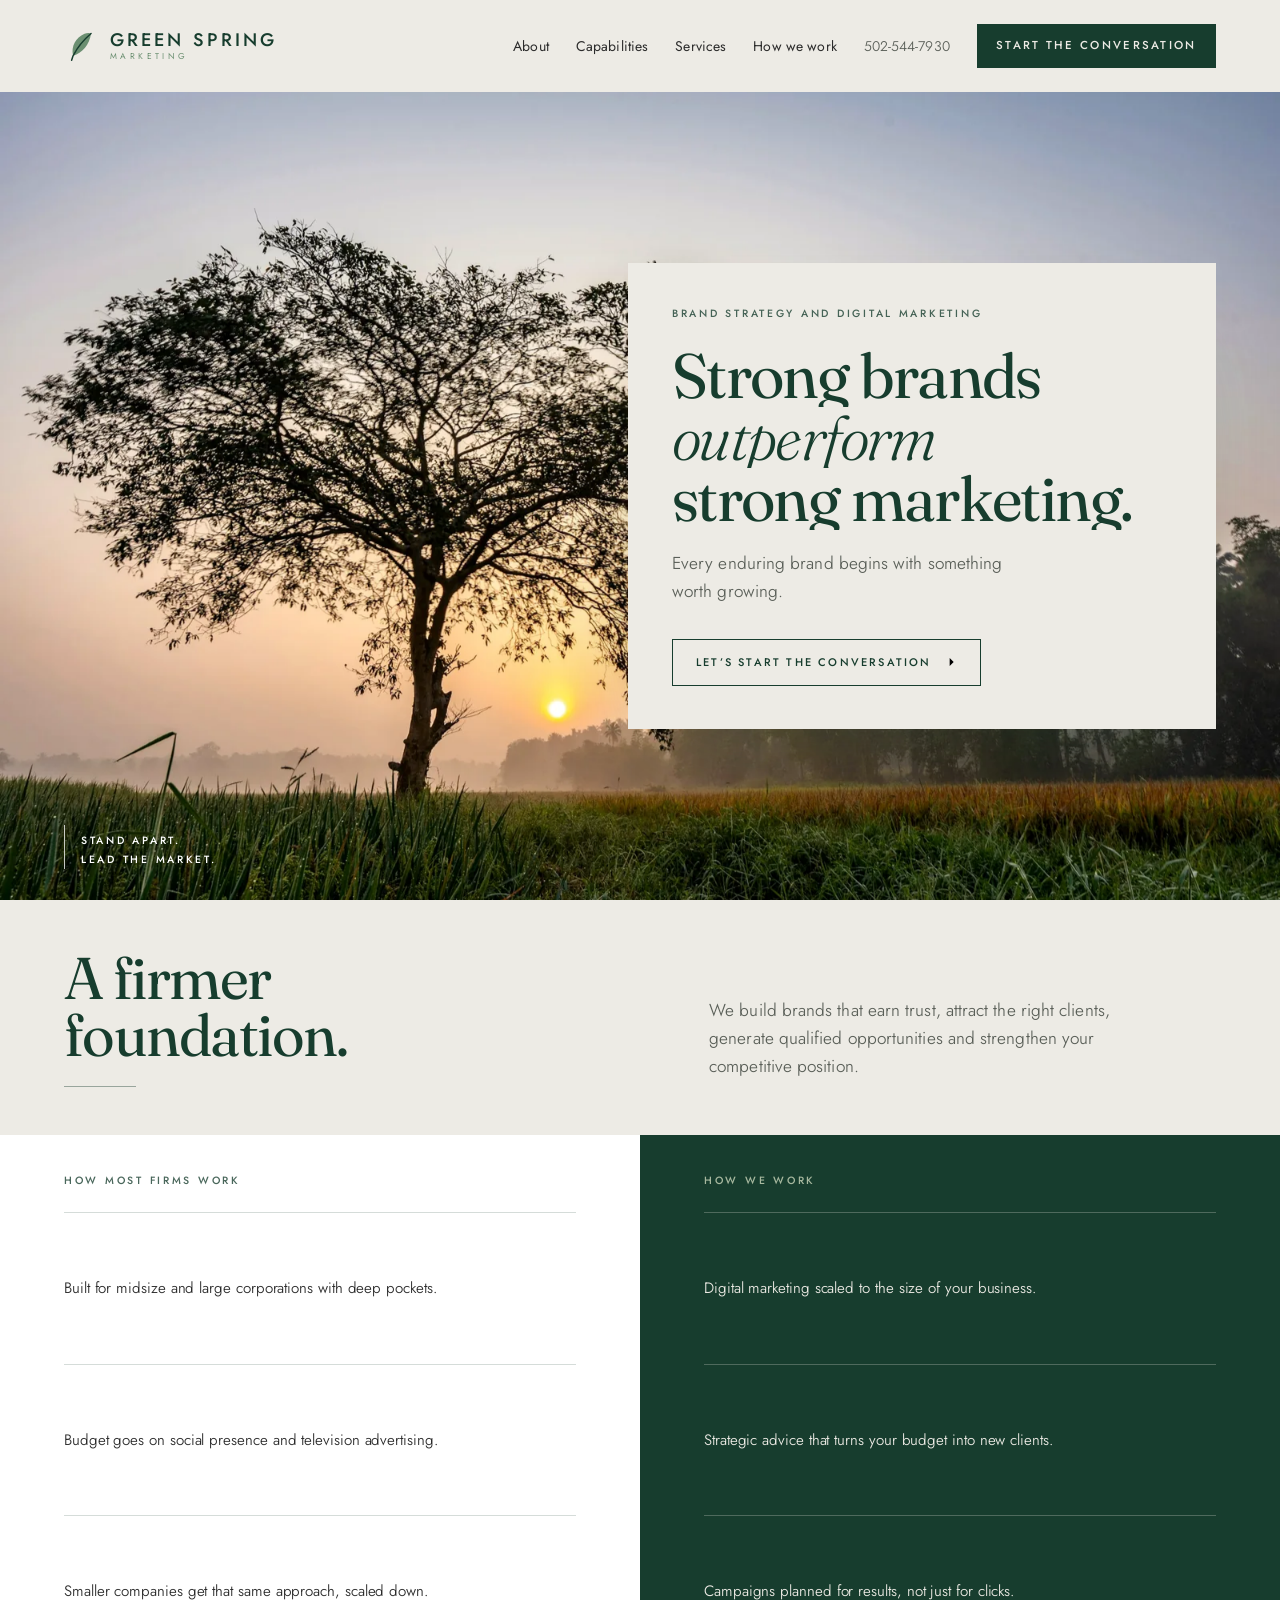
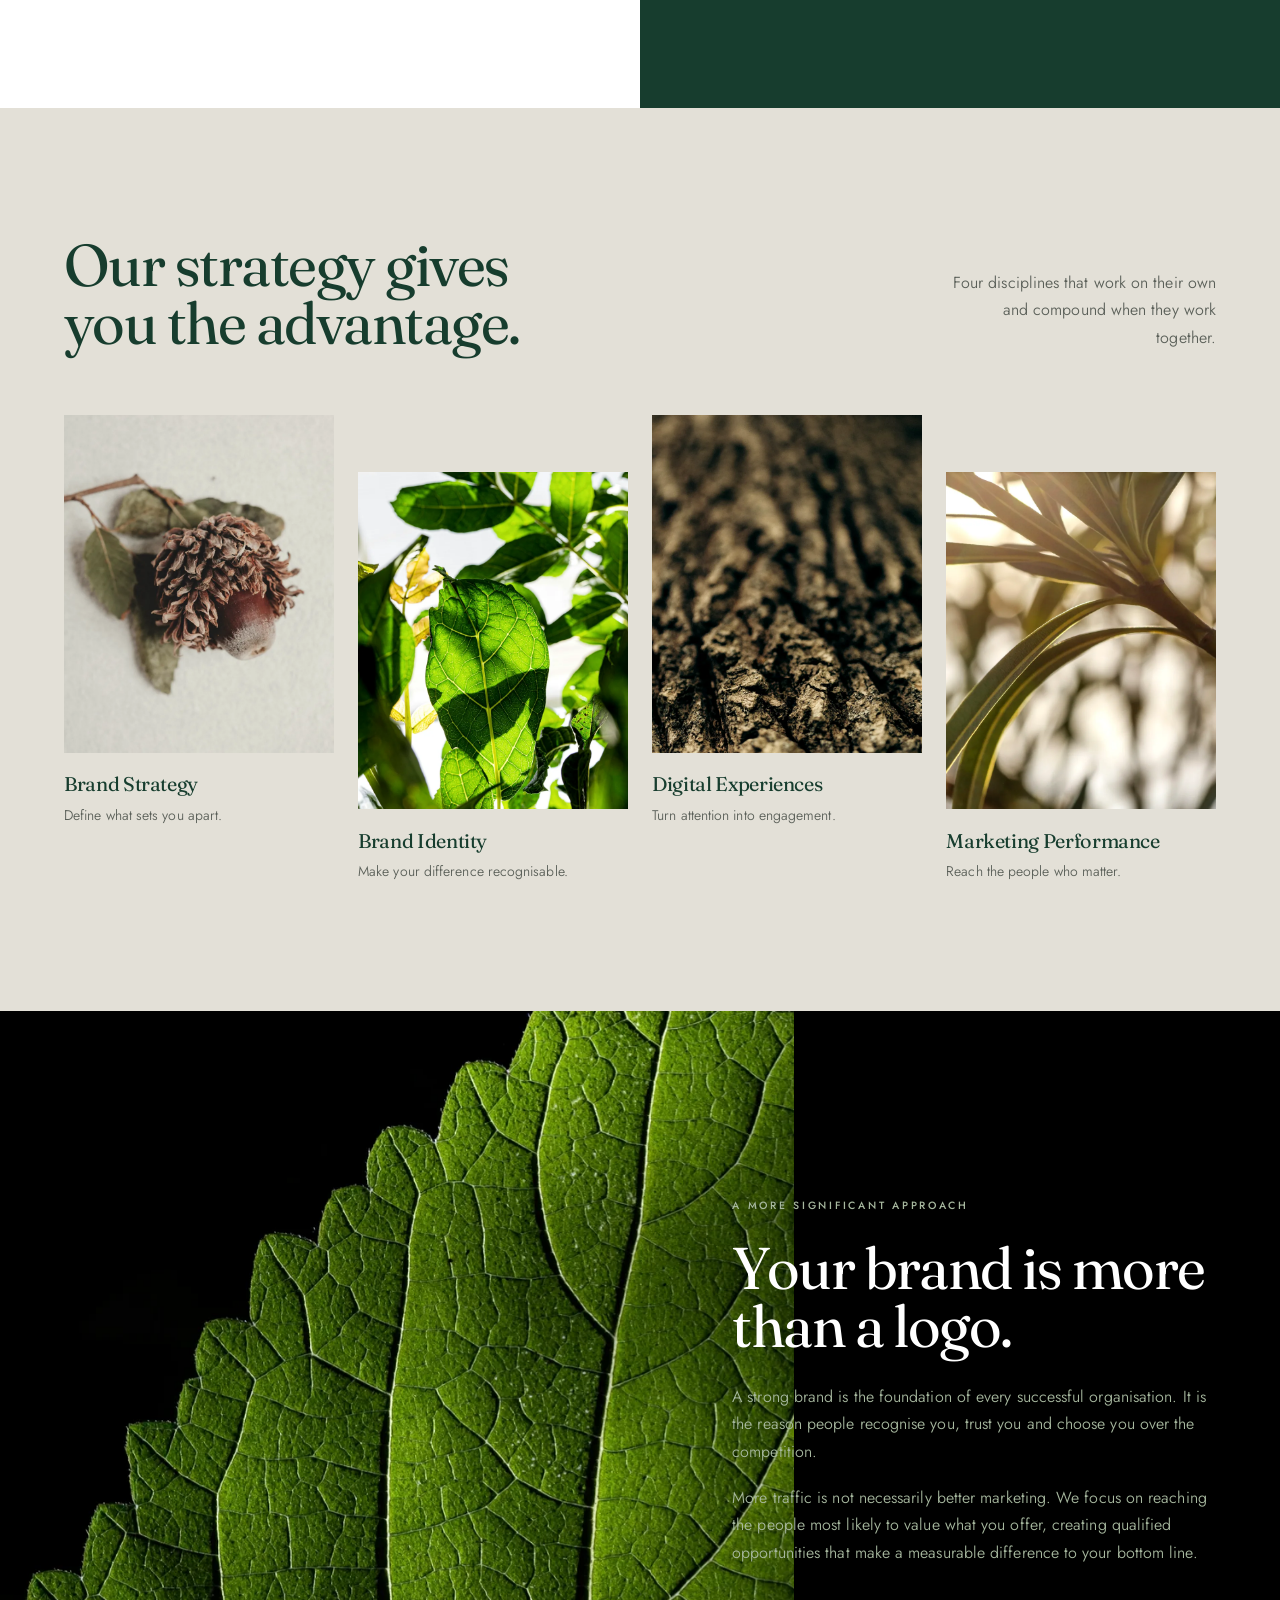
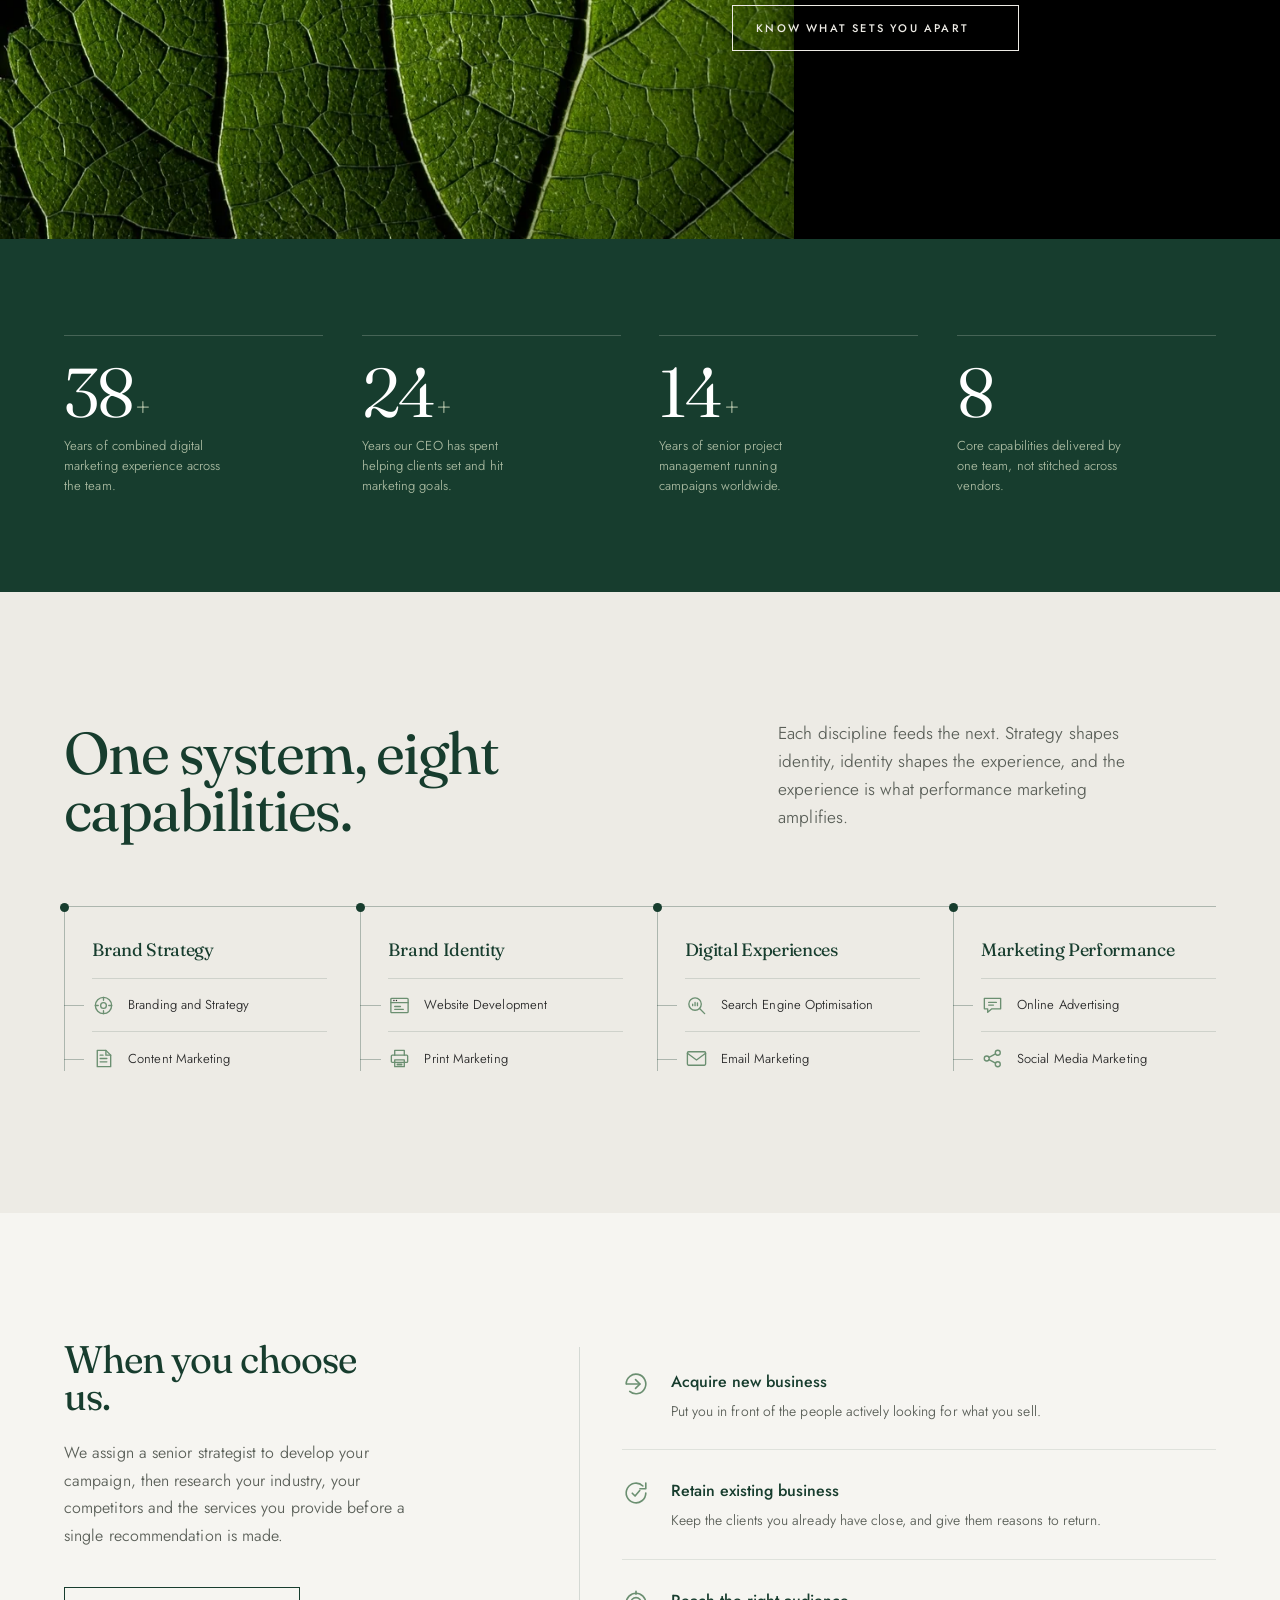
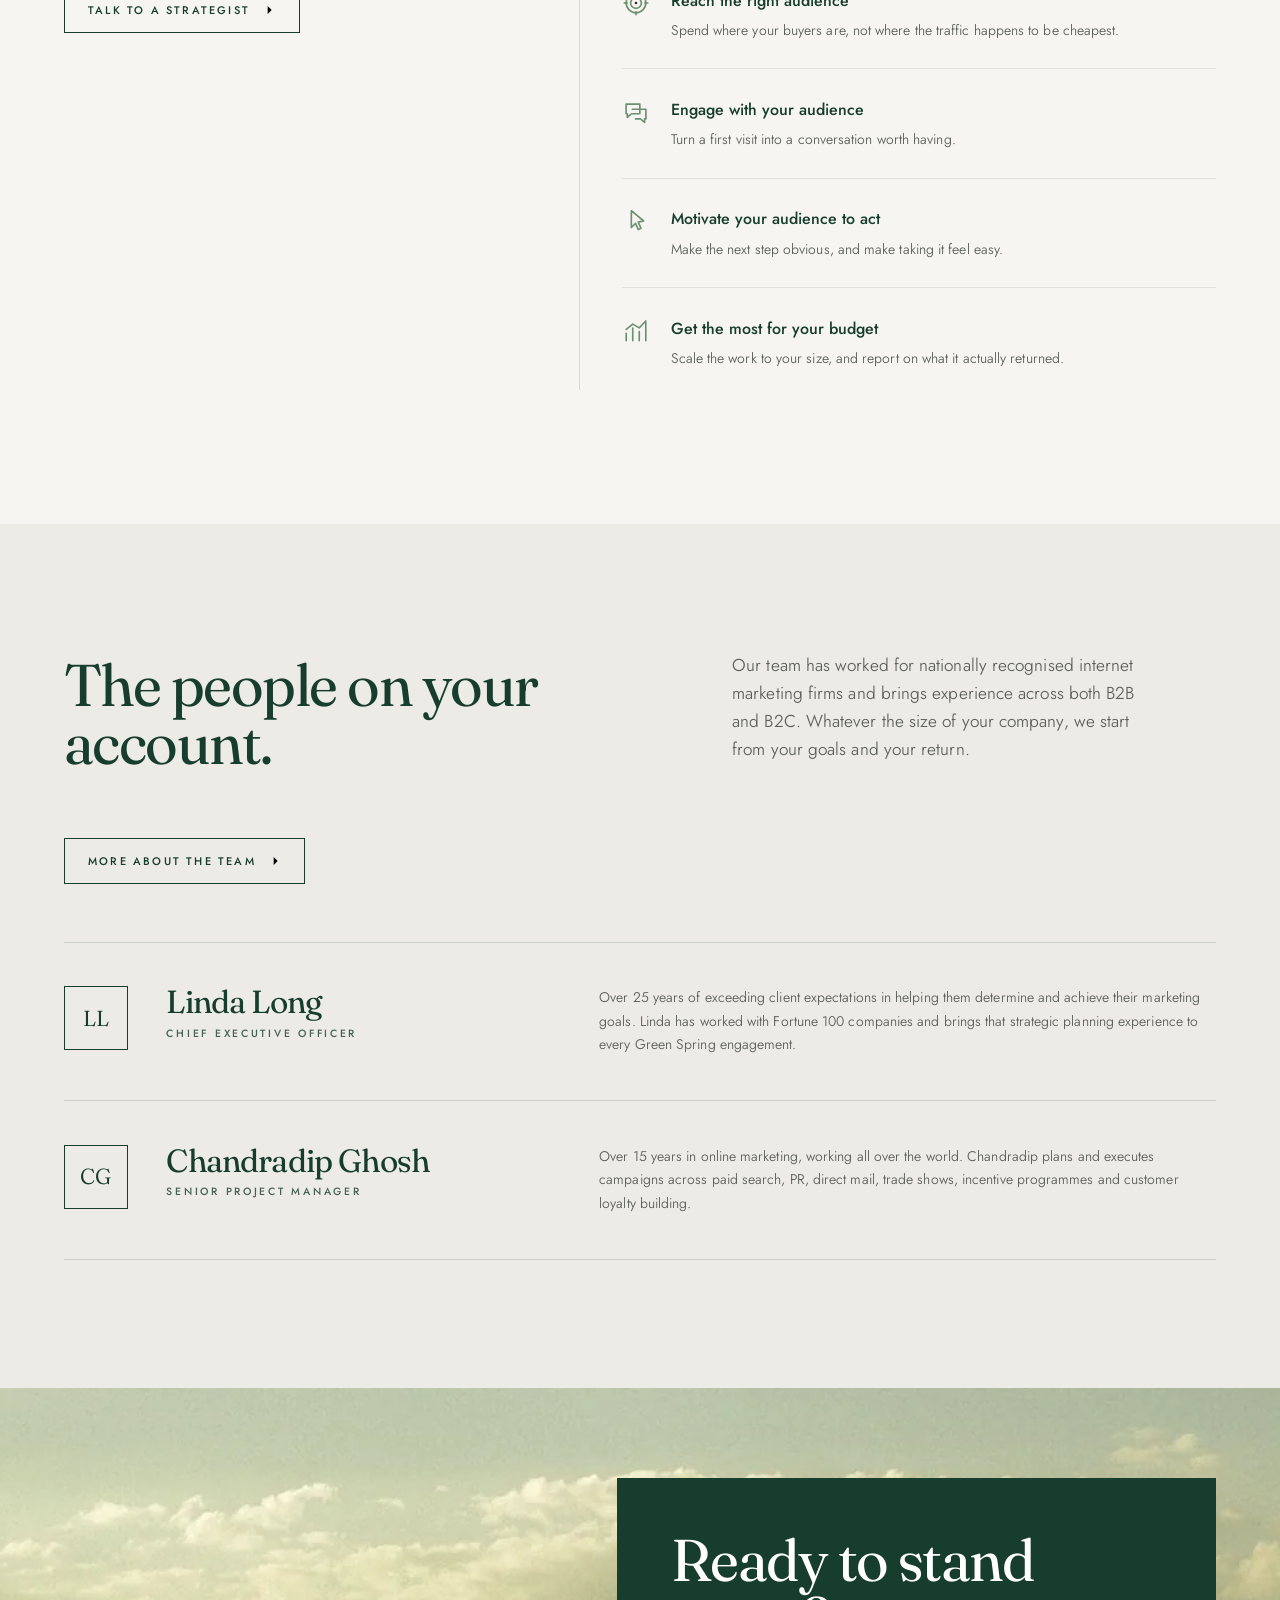
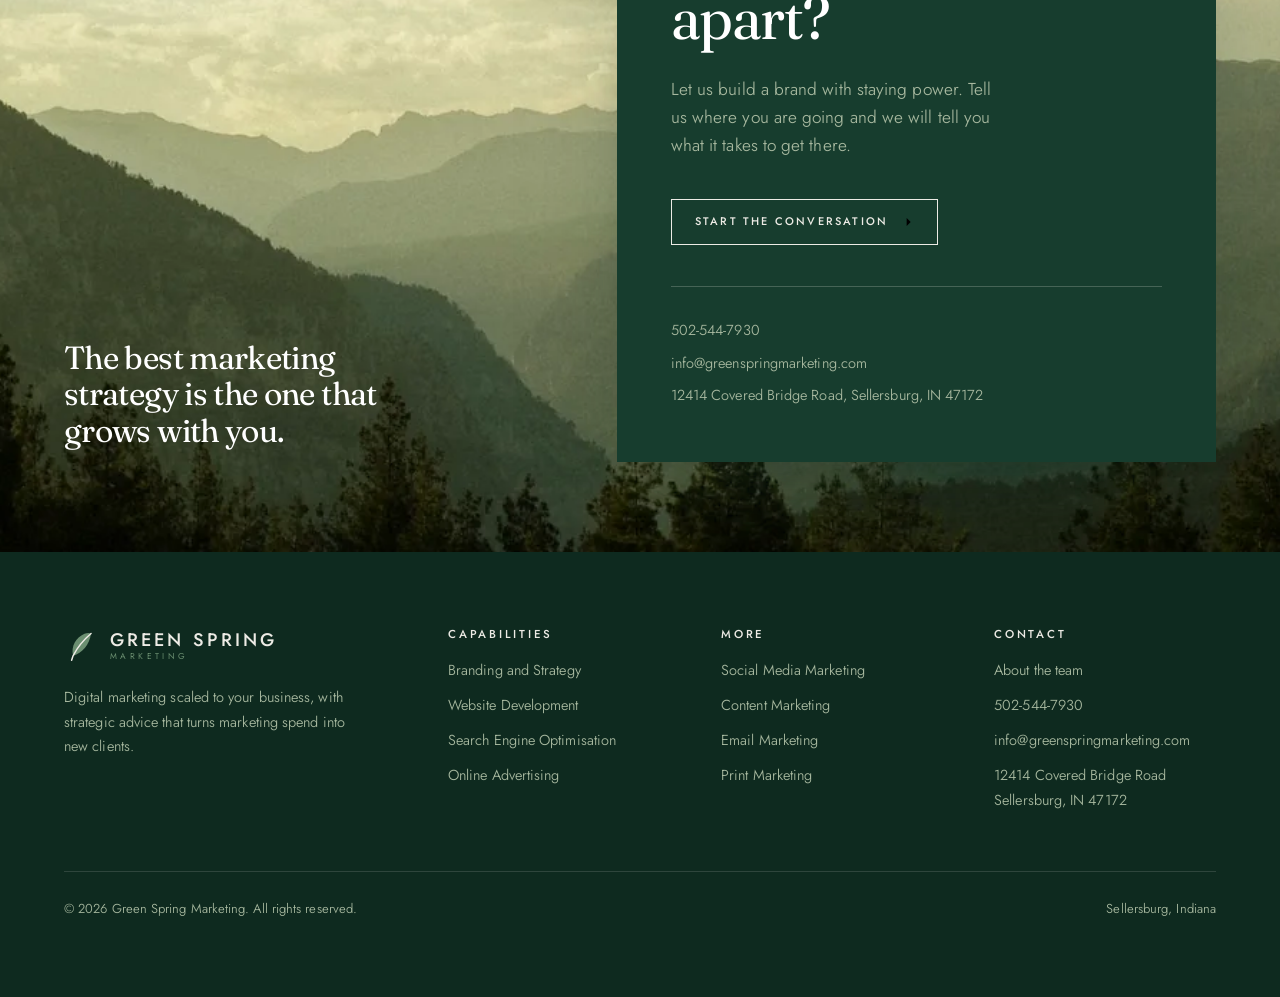
==== commit 15c7218e: "About page, plus a shared nav and footer Page two of the rebuild. Same system as the home page, no r" ====
--- a/index.html
+++ b/index.html
@@ -9,7 +9,7 @@
 <link rel="preconnect" href="https://fonts.googleapis.com">
 <link rel="preconnect" href="https://fonts.gstatic.com" crossorigin>
 <link href="https://fonts.googleapis.com/css2?family=Fraunces:ital,opsz,wght@0,9..144,300..600;1,9..144,300..500&amp;family=Jost:wght@300;400;500&amp;display=swap" rel="stylesheet">
-<link rel="stylesheet" href="assets/css/site.css?v=12">
+<link rel="stylesheet" href="assets/css/site.css?v=15">
 </head>
 <body>
 
@@ -36,7 +36,7 @@
 
 <header class="nav" id="nav">
   <div class="wrap nav__in">
-    <a class="logo" href="#top" aria-label="Green Spring Marketing, home">
+    <a class="logo" href="index.html" aria-label="Green Spring Marketing, home">
       <svg class="logo__leaf" viewBox="0 0 24 26" fill="none" aria-hidden="true">
         <path d="M20.3 3.4C19 12 13.6 18.2 6.8 20.1 5.1 13.3 8.7 6.4 15.4 3.6c1.7-.7 3.5-.9 4.9-.2z" fill="#6B8F71"/>
         <path d="M20.3 3.4C14.6 8.2 10 13.9 6.8 20.1M6.8 20.1 5.7 23.4" stroke="#173D2E" stroke-width="1.1" stroke-linecap="round"/>
@@ -47,10 +47,10 @@
       </span>
     </a>
     <nav class="nav__links" aria-label="Primary">
-      <a class="nav__link" href="#capabilities">Capabilities</a>
-      <a class="nav__link" href="#approach">Approach</a>
-      <a class="nav__link" href="#method">How we work</a>
-      <a class="nav__link" href="#team">Team</a>
+      <a class="nav__link" href="about.html">About</a>
+      <a class="nav__link" href="index.html#capabilities">Capabilities</a>
+      <a class="nav__link" href="index.html#services">Services</a>
+      <a class="nav__link" href="index.html#method">How we work</a>
       <a class="nav__tel" href="tel:+15025447930">502-544-7930</a>
       <a class="btn btn--solid nav__cta" href="#contact">Start the conversation</a>
     </nav>
@@ -61,10 +61,28 @@
 </header>
 
 <nav class="menu" id="menu" aria-label="Mobile">
-  <a href="#capabilities" style="--i:0">Capabilities</a>
-  <a href="#approach" style="--i:1">Approach</a>
-  <a href="#method" style="--i:2">How we work</a>
-  <a href="#team" style="--i:3">Team</a>
+  <a href="about.html" style="--i:0">About</a>
+  <a href="index.html#capabilities" style="--i:1">Capabilities</a>
+  <a href="index.html#services" style="--i:2">Services</a>
+  <a href="index.html#method" style="--i:3">How we work</a>
+  <a href="#contact" style="--i:4">Contact</a>
+  <div class="menu__foot">
+    <a href="tel:+15025447930">502-544-7930</a>
+    <a href="mailto:info@greenspringmarketing.com">info@greenspringmarketing.com</a>
+    <span>12414 Covered Bridge Road, Sellersburg, IN 47172</span>
+  </div>
+</nav>
+    <button class="nav__burger" id="burger" aria-label="Open menu" aria-expanded="false" aria-controls="menu">
+      <span></span><span></span>
+    </button>
+  </div>
+</header>
+
+<nav class="menu" id="menu" aria-label="Mobile">
+  <a href="about.html" style="--i:0">About</a>
+  <a href="#capabilities" style="--i:1">Capabilities</a>
+  <a href="#services" style="--i:2">Services</a>
+  <a href="#method" style="--i:3">How we work</a>
   <a href="#contact" style="--i:4">Contact</a>
   <div class="menu__foot">
     <a href="tel:+15025447930">502-544-7930</a>
@@ -325,6 +343,7 @@
     <div class="lead__head">
       <h2 class="display h-lg rv">The people on your account.</h2>
       <p class="lede rv" style="--d:110ms">Our team has worked for nationally recognised internet marketing firms and brings experience across both B2B and B2C. Whatever the size of your company, we start from your goals and your return.</p>
+      <p class="rv" style="--d:190ms"><a class="btn" href="about.html">More about the team <svg class="arw" width="16" height="16" aria-hidden="true"><use href="#i-arrow"/></svg></a></p>
     </div>
 
     <div class="person rv">
@@ -379,7 +398,7 @@
   <div class="wrap">
     <div class="foot__top">
       <div>
-        <span class="logo">
+        <a class="logo" href="index.html" aria-label="Green Spring Marketing, home">
           <svg class="logo__leaf" viewBox="0 0 24 26" fill="none" aria-hidden="true">
             <path d="M20.3 3.4C19 12 13.6 18.2 6.8 20.1 5.1 13.3 8.7 6.4 15.4 3.6c1.7-.7 3.5-.9 4.9-.2z" fill="#6B8F71"/>
             <path d="M20.3 3.4C14.6 8.2 10 13.9 6.8 20.1M6.8 20.1 5.7 23.4" stroke="#EDEBE5" stroke-width="1.1" stroke-linecap="round"/>
@@ -388,30 +407,31 @@
             <span class="logo__name">GREEN SPRING</span>
             <span class="logo__sub">MARKETING</span>
           </span>
-        </span>
+        </a>
         <p class="foot__blurb">Digital marketing scaled to your business, with strategic advice that turns marketing spend into new clients.</p>
       </div>
       <div>
         <h4>Capabilities</h4>
         <ul>
-          <li><a href="#services">Branding and Strategy</a></li>
-          <li><a href="#services">Website Development</a></li>
-          <li><a href="#services">Search Engine Optimisation</a></li>
-          <li><a href="#services">Online Advertising</a></li>
+          <li><a href="index.html#services">Branding and Strategy</a></li>
+          <li><a href="index.html#services">Website Development</a></li>
+          <li><a href="index.html#services">Search Engine Optimisation</a></li>
+          <li><a href="index.html#services">Online Advertising</a></li>
         </ul>
       </div>
       <div>
         <h4>More</h4>
         <ul>
-          <li><a href="#services">Social Media Marketing</a></li>
-          <li><a href="#services">Content Marketing</a></li>
-          <li><a href="#services">Email Marketing</a></li>
-          <li><a href="#services">Print Marketing</a></li>
+          <li><a href="index.html#services">Social Media Marketing</a></li>
+          <li><a href="index.html#services">Content Marketing</a></li>
+          <li><a href="index.html#services">Email Marketing</a></li>
+          <li><a href="index.html#services">Print Marketing</a></li>
         </ul>
       </div>
       <div>
         <h4>Contact</h4>
         <ul>
+          <li><a href="about.html">About the team</a></li>
           <li><a href="tel:+15025447930">502-544-7930</a></li>
           <li><a href="mailto:info@greenspringmarketing.com">info@greenspringmarketing.com</a></li>
           <li>12414 Covered Bridge Road<br>Sellersburg, IN 47172</li>
@@ -425,6 +445,6 @@
   </div>
 </footer>
 
-<script src="assets/js/site.js?v=12" defer></script>
+<script src="assets/js/site.js?v=14" defer></script>
 </body>
 </html>
--- a/assets/css/site.css
+++ b/assets/css/site.css
@@ -173,7 +173,7 @@
   align-items:center;gap:0}
 .hero__plate{grid-column:2;background:var(--stone);padding:clamp(32px,3.4vw,56px);
   box-shadow:0 40px 90px -50px rgba(23,61,46,.45)}
-.hero__eyebrow{color:var(--forest);opacity:.62;margin-bottom:clamp(18px,1.8vw,26px)}
+.hero__eyebrow{color:var(--forest);opacity:.78;margin-bottom:clamp(18px,1.8vw,26px)}
 .hero__h1{color:var(--forest);margin-bottom:clamp(16px,1.6vw,24px);
   font-size:clamp(35px,4.9vw,70px)}
 .hero__h1 em{font-style:italic;font-weight:300}
@@ -217,7 +217,7 @@
   padding-block:clamp(12px,1.6vh,20px);border-top:1px solid currentColor;
   font-size:clamp(15px,1.18vw,19px);line-height:1.5;letter-spacing:-.005em}
 .split__half--plain{background:var(--white)}
-.split__half--plain .label{color:var(--forest);opacity:.62}
+.split__half--plain .label{color:var(--forest);opacity:.78}
 .split__half--plain .split__list{color:var(--charcoal)}
 .split__half--plain .split__list li{border-top-color:rgba(23,61,46,.18)}
 .split__half--brand{background:var(--forest)}
@@ -353,6 +353,7 @@
   gap:clamp(20px,3vw,56px);align-items:end;margin-bottom:clamp(40px,4.5vw,70px)}
 .lead__head h2{color:var(--forest);max-width:13ch}
 .lead__head p{color:var(--ink-soft);max-width:42ch;padding-bottom:.4em}
+.lead__head p+p{margin-top:clamp(20px,2.2vw,30px);padding-bottom:0}
 .person{display:grid;grid-template-columns:auto minmax(0,.78fr) minmax(0,1.22fr);
   gap:clamp(20px,3vw,54px);align-items:start;
   padding-block:clamp(30px,3.4vw,50px);border-top:1px solid rgba(23,61,46,.16)}
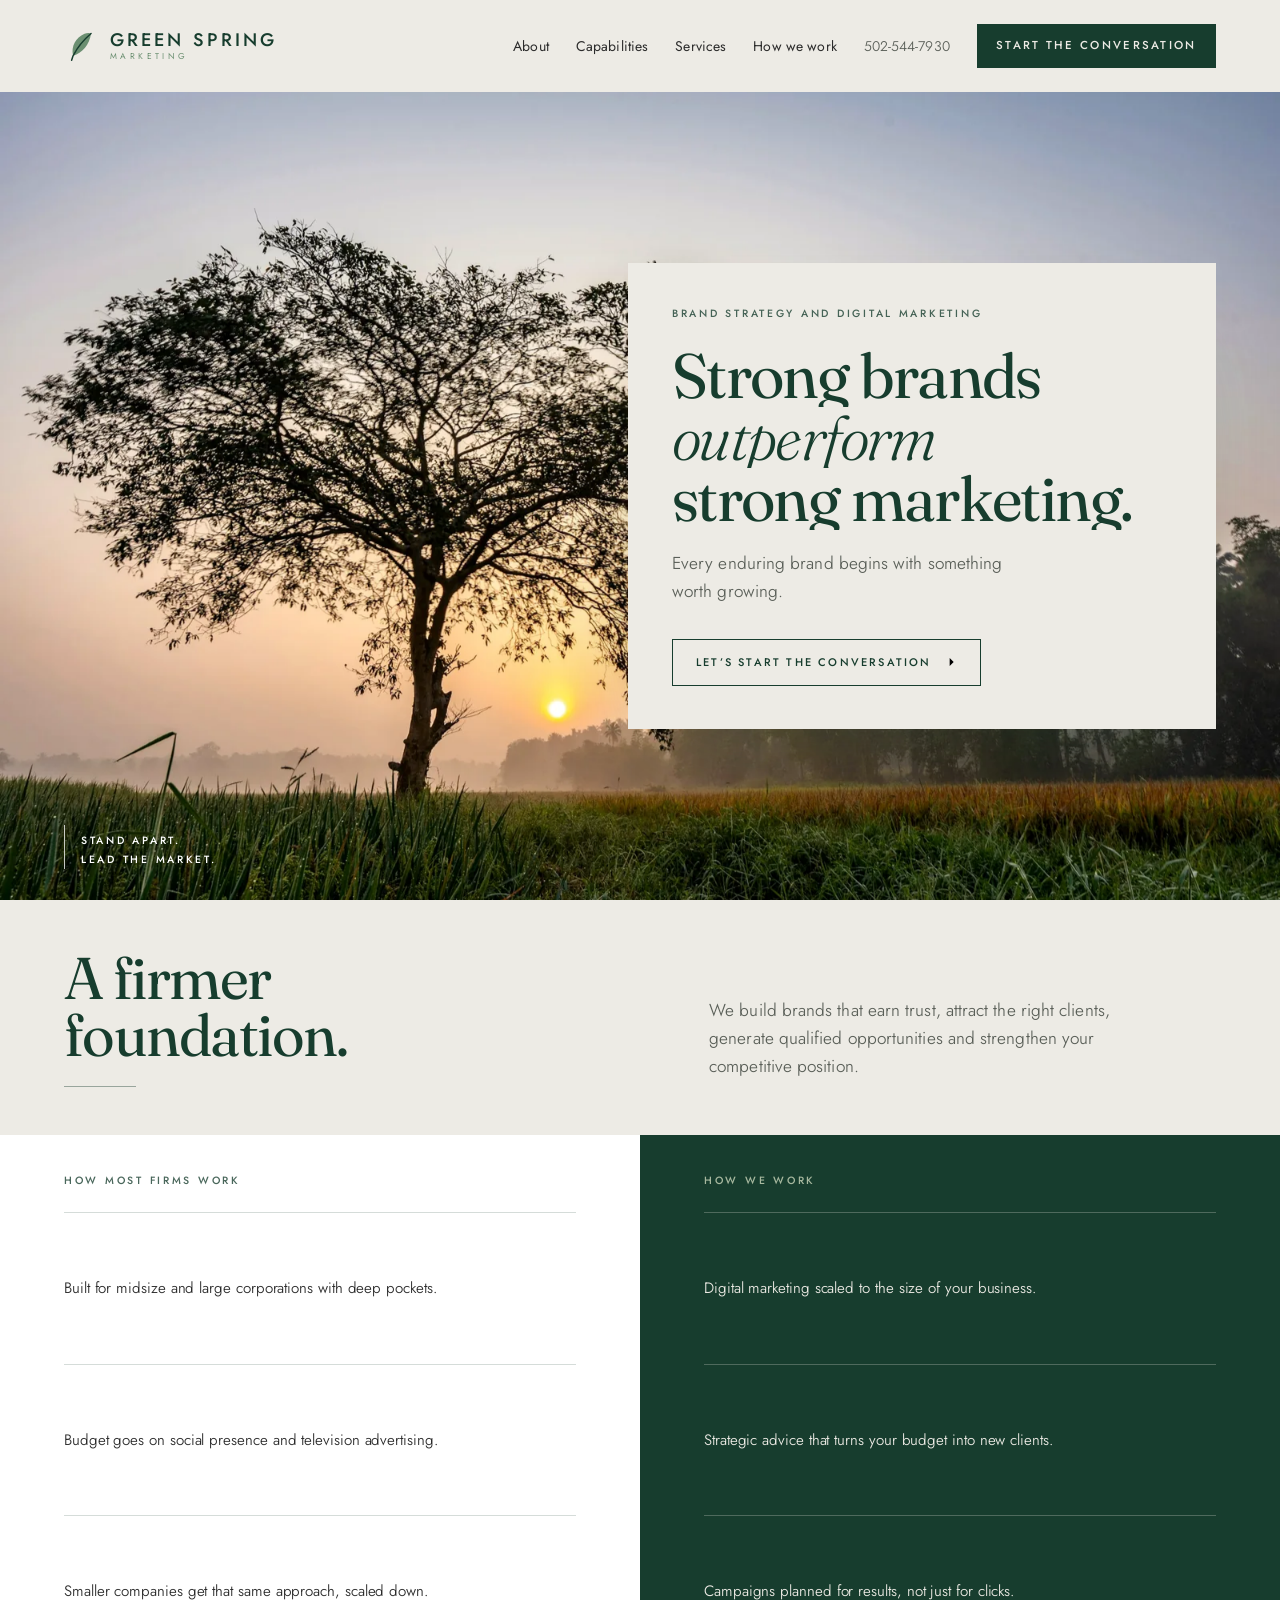
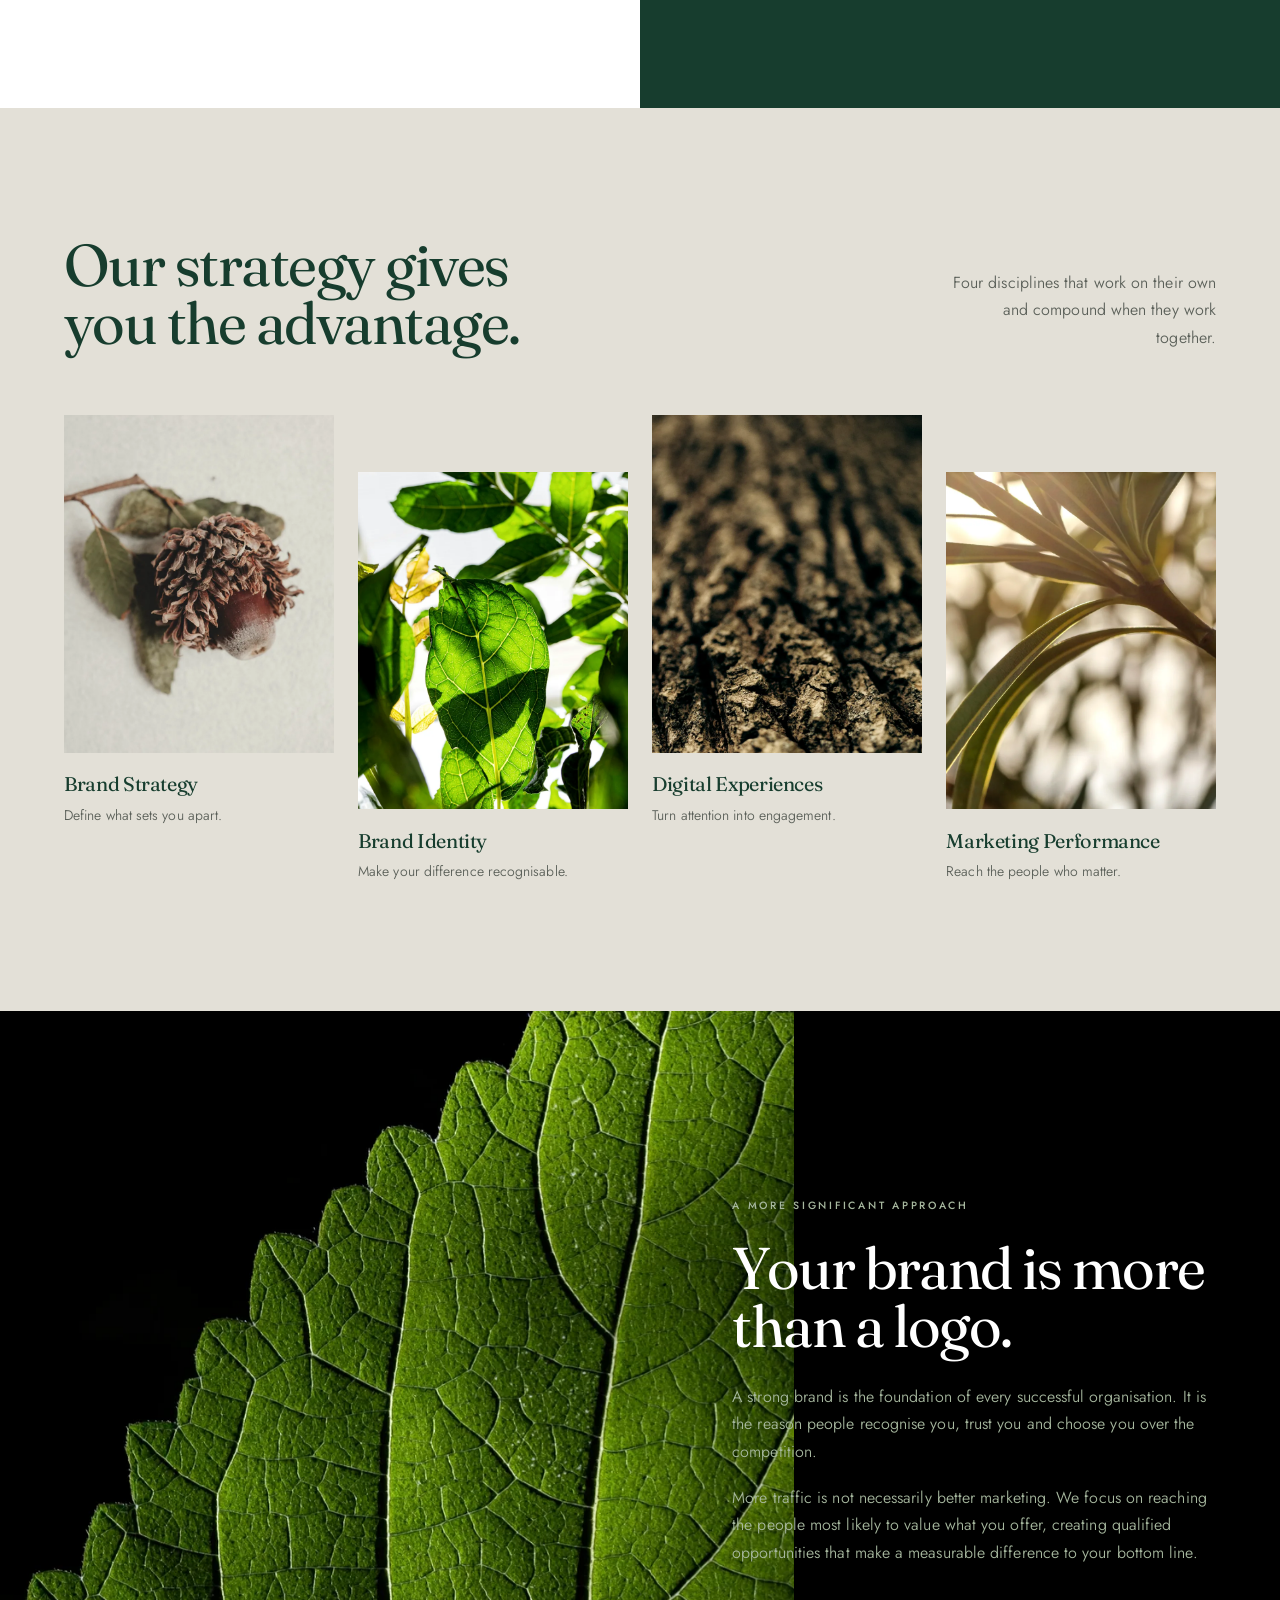
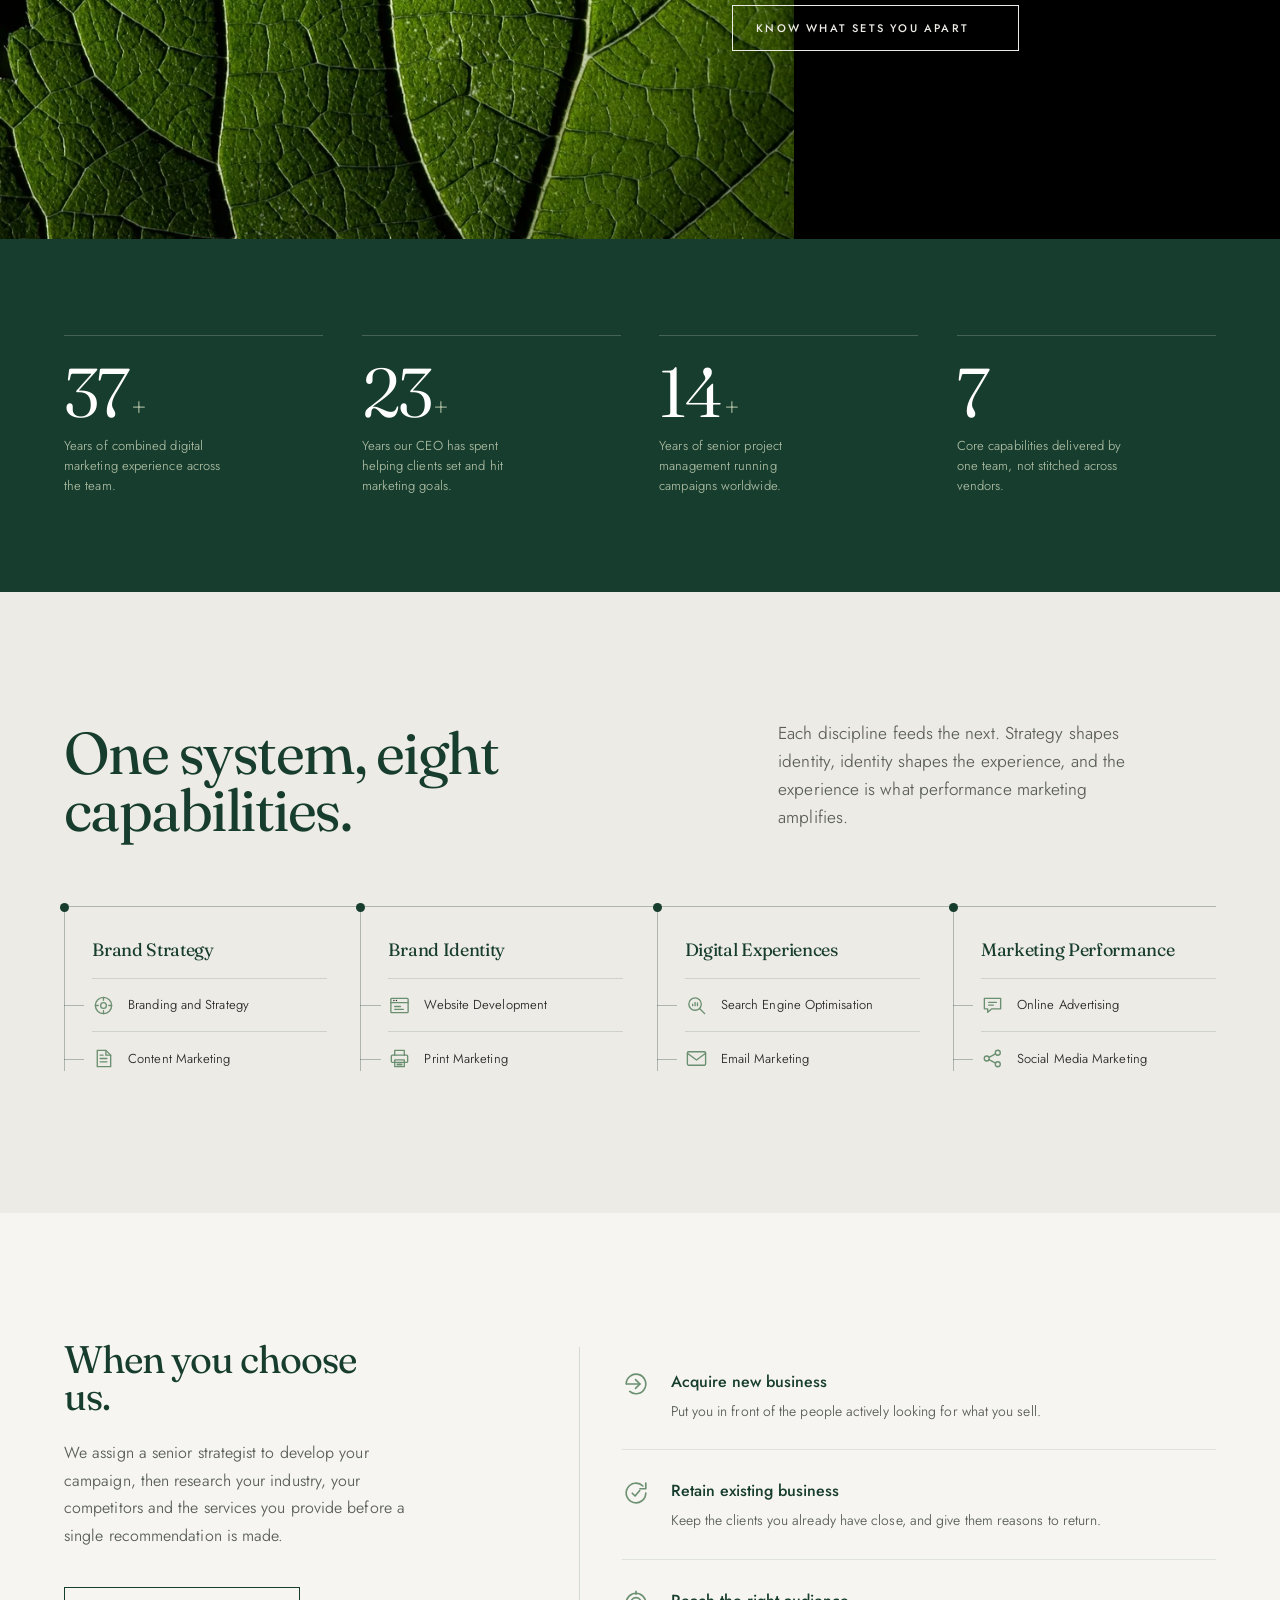
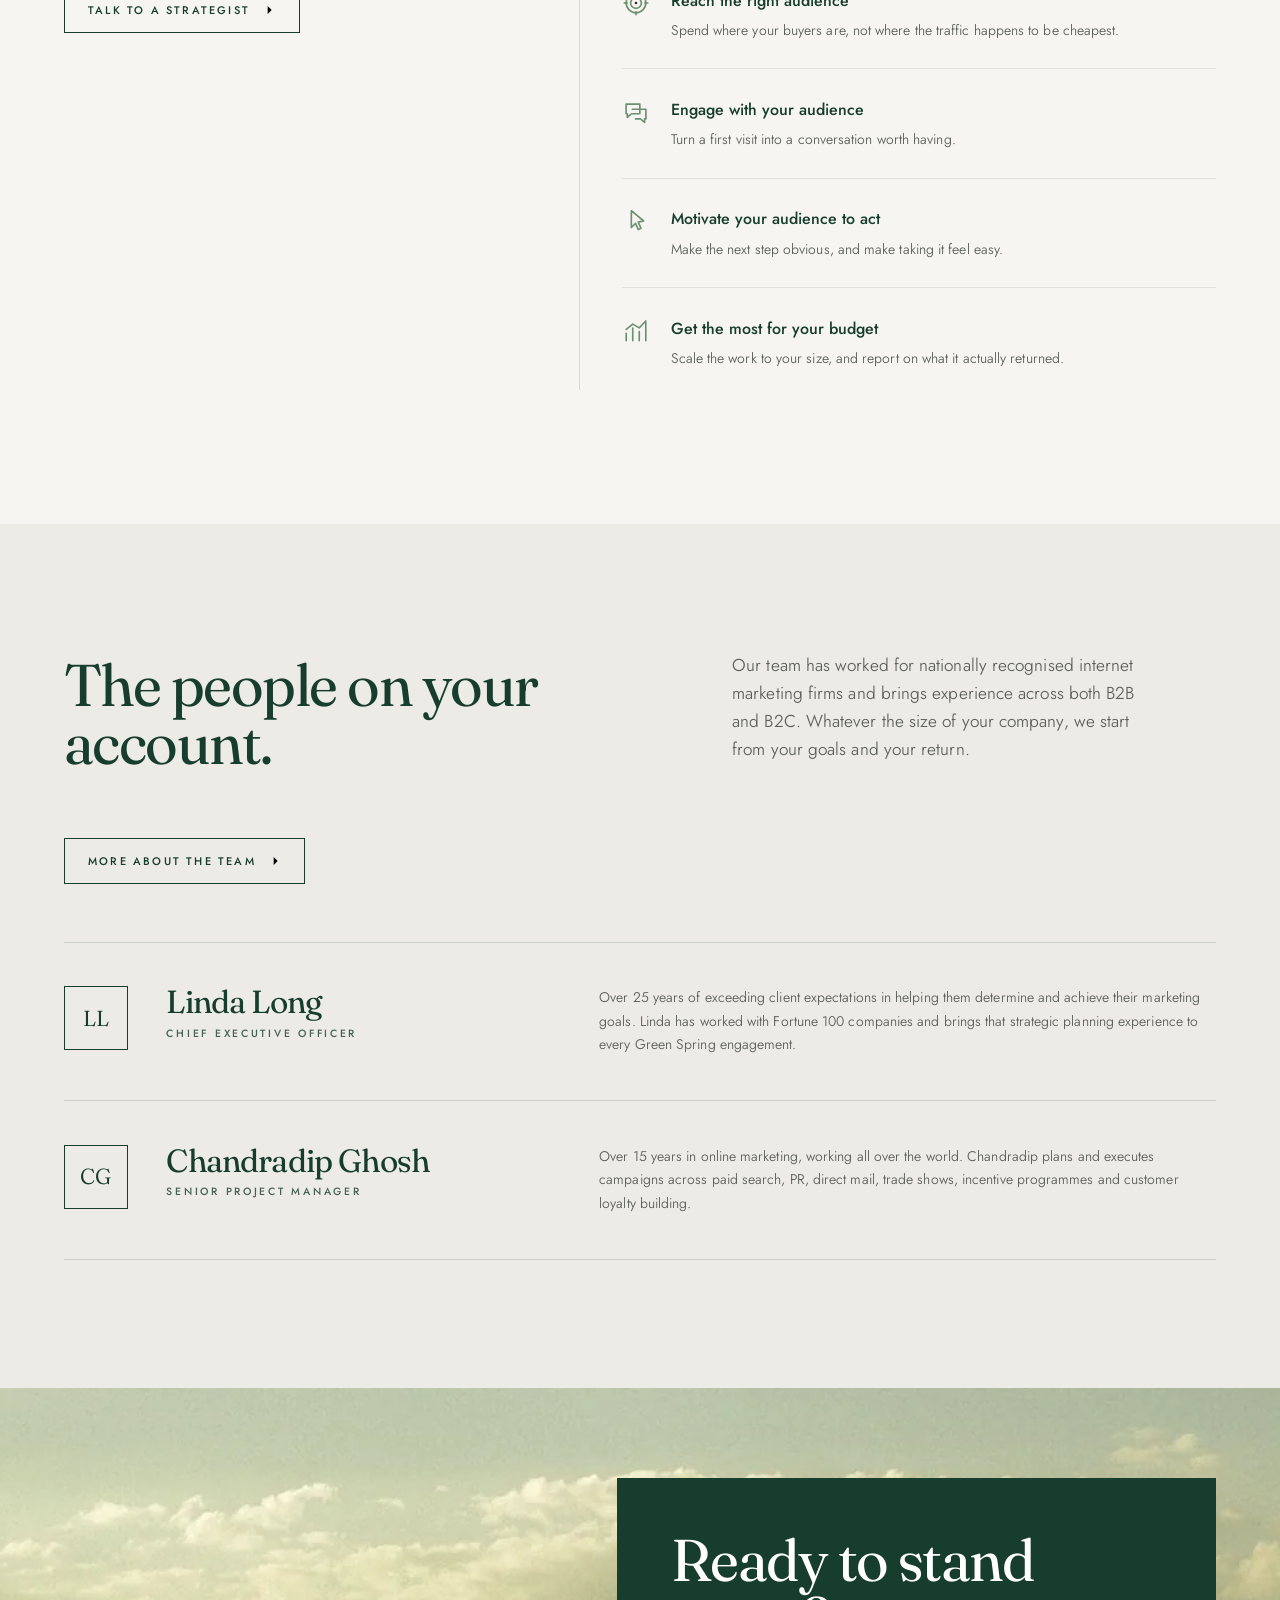
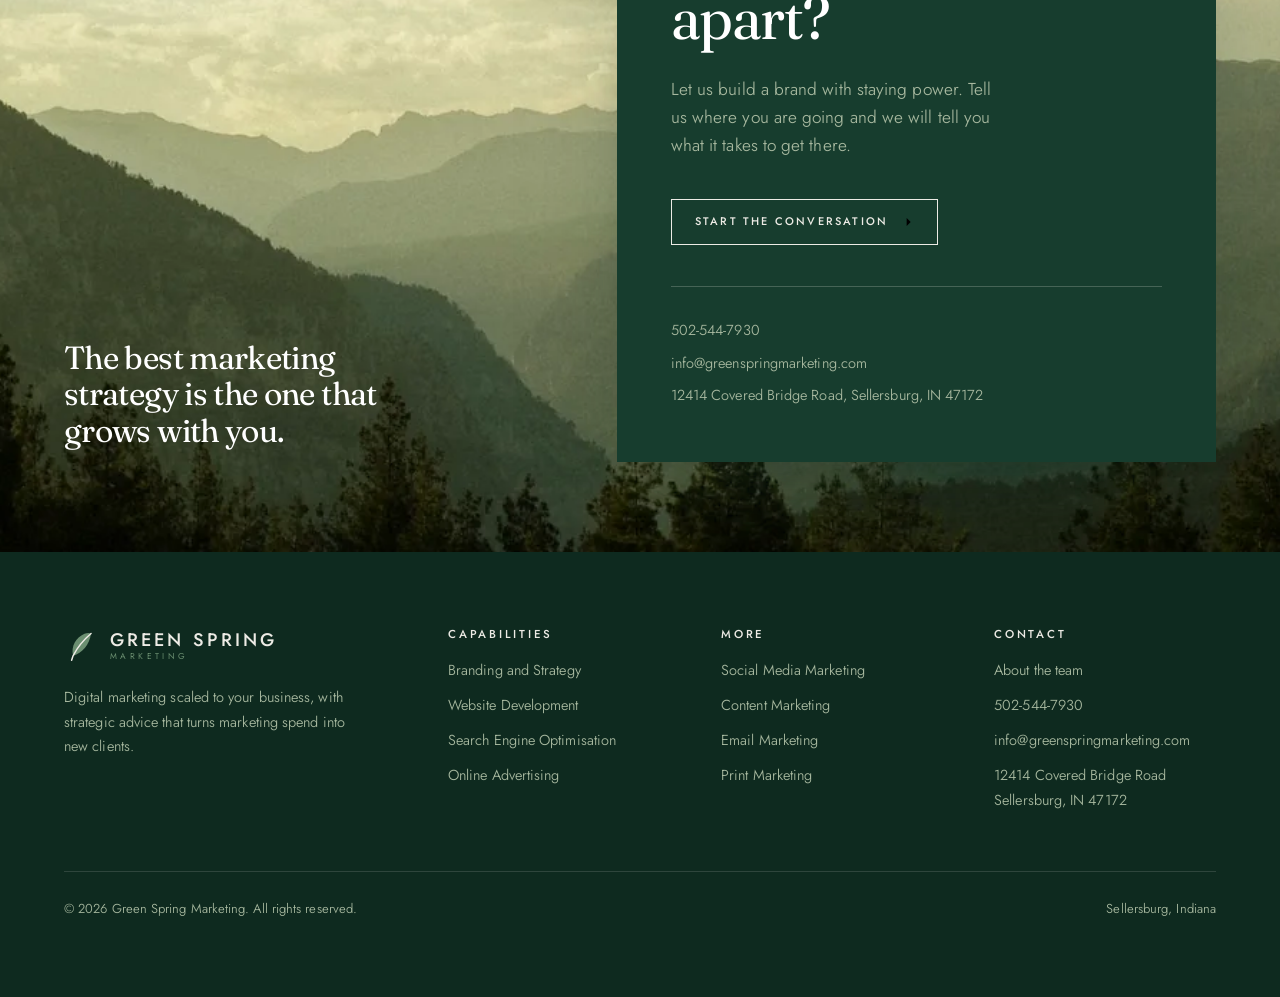
==== commit 1deb40c9: "Fix duplicated nav block left on both pages When the shared nav and footer went in, the replacement " ====
--- a/index.html
+++ b/index.html
@@ -9,7 +9,7 @@
 <link rel="preconnect" href="https://fonts.googleapis.com">
 <link rel="preconnect" href="https://fonts.gstatic.com" crossorigin>
 <link href="https://fonts.googleapis.com/css2?family=Fraunces:ital,opsz,wght@0,9..144,300..600;1,9..144,300..500&amp;family=Jost:wght@300;400;500&amp;display=swap" rel="stylesheet">
-<link rel="stylesheet" href="assets/css/site.css?v=15">
+<link rel="stylesheet" href="assets/css/site.css?v=16">
 </head>
 <body>
 
@@ -72,24 +72,6 @@
     <span>12414 Covered Bridge Road, Sellersburg, IN 47172</span>
   </div>
 </nav>
-    <button class="nav__burger" id="burger" aria-label="Open menu" aria-expanded="false" aria-controls="menu">
-      <span></span><span></span>
-    </button>
-  </div>
-</header>
-
-<nav class="menu" id="menu" aria-label="Mobile">
-  <a href="about.html" style="--i:0">About</a>
-  <a href="#capabilities" style="--i:1">Capabilities</a>
-  <a href="#services" style="--i:2">Services</a>
-  <a href="#method" style="--i:3">How we work</a>
-  <a href="#contact" style="--i:4">Contact</a>
-  <div class="menu__foot">
-    <a href="tel:+15025447930">502-544-7930</a>
-    <a href="mailto:info@greenspringmarketing.com">info@greenspringmarketing.com</a>
-    <span>12414 Covered Bridge Road, Sellersburg, IN 47172</span>
-  </div>
-</nav>
 
 <main id="top">
 
@@ -445,6 +427,6 @@
   </div>
 </footer>
 
-<script src="assets/js/site.js?v=14" defer></script>
+<script src="assets/js/site.js?v=15" defer></script>
 </body>
 </html>
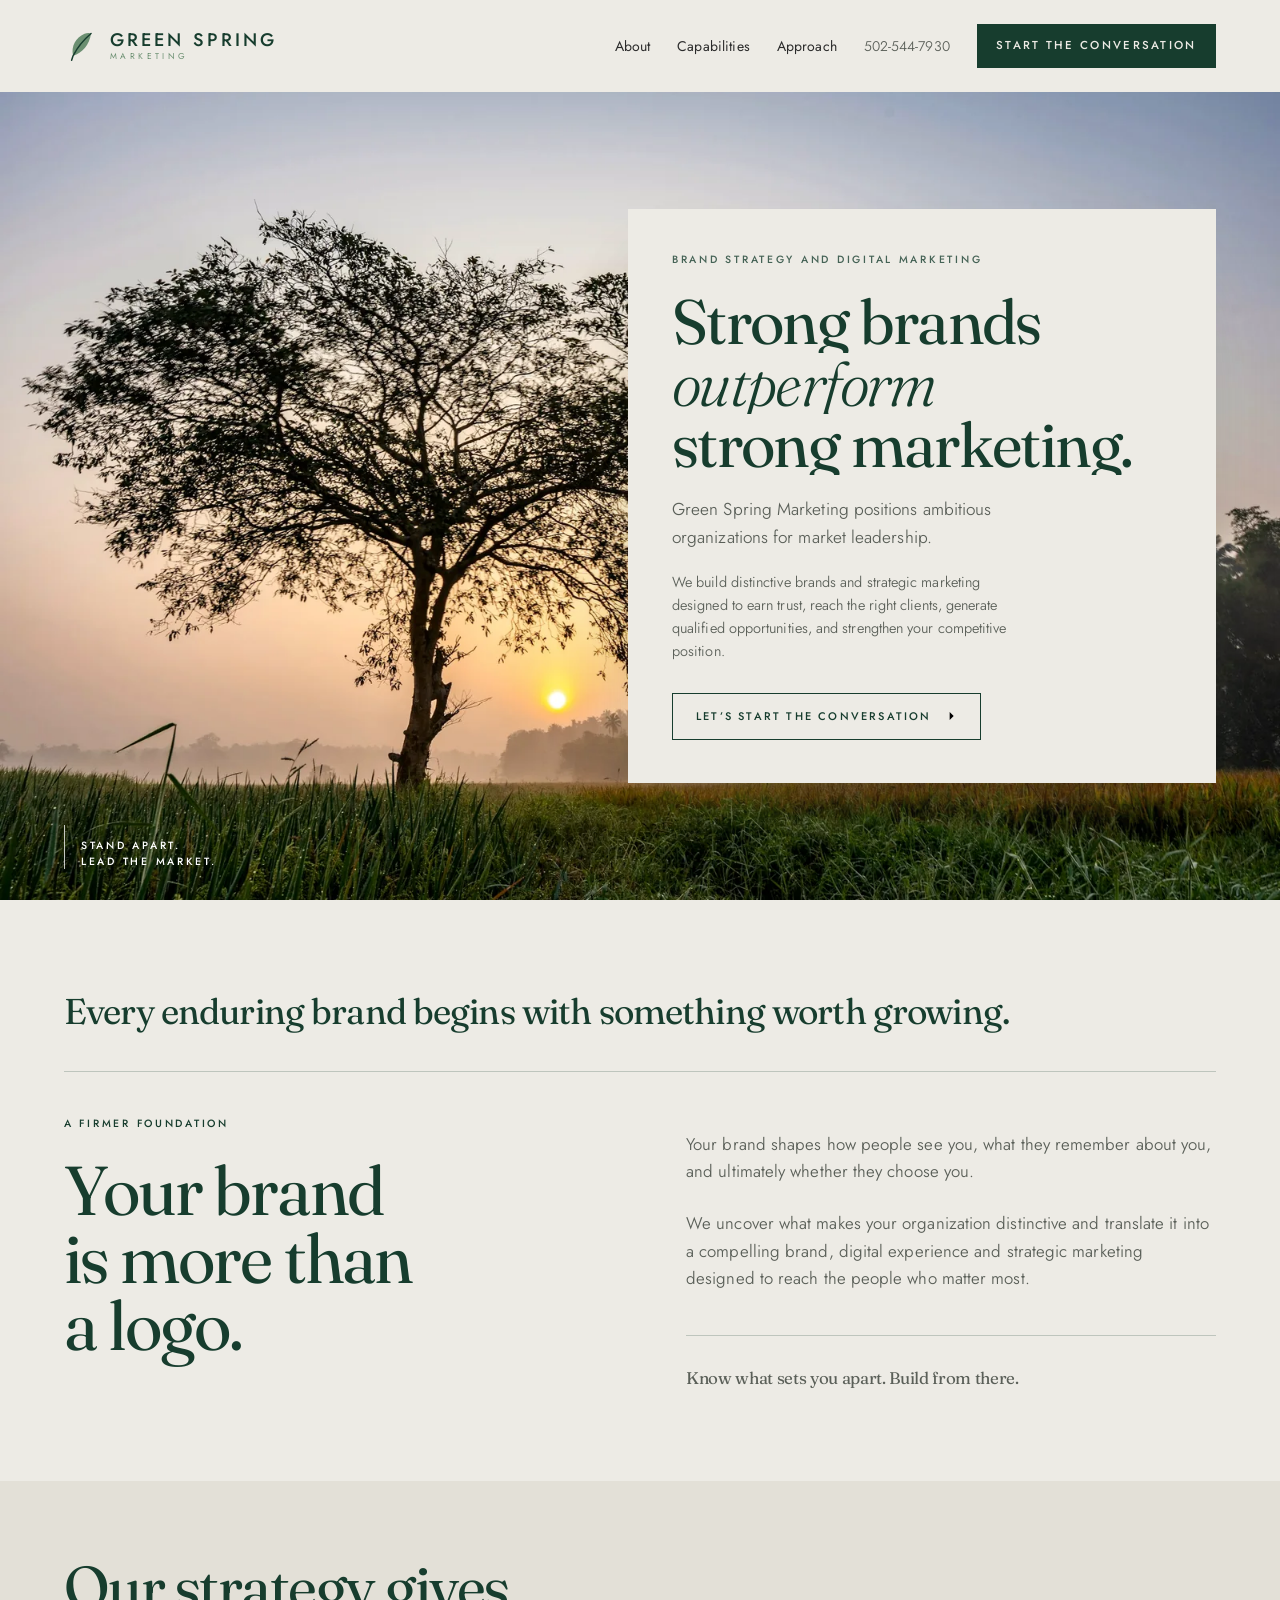
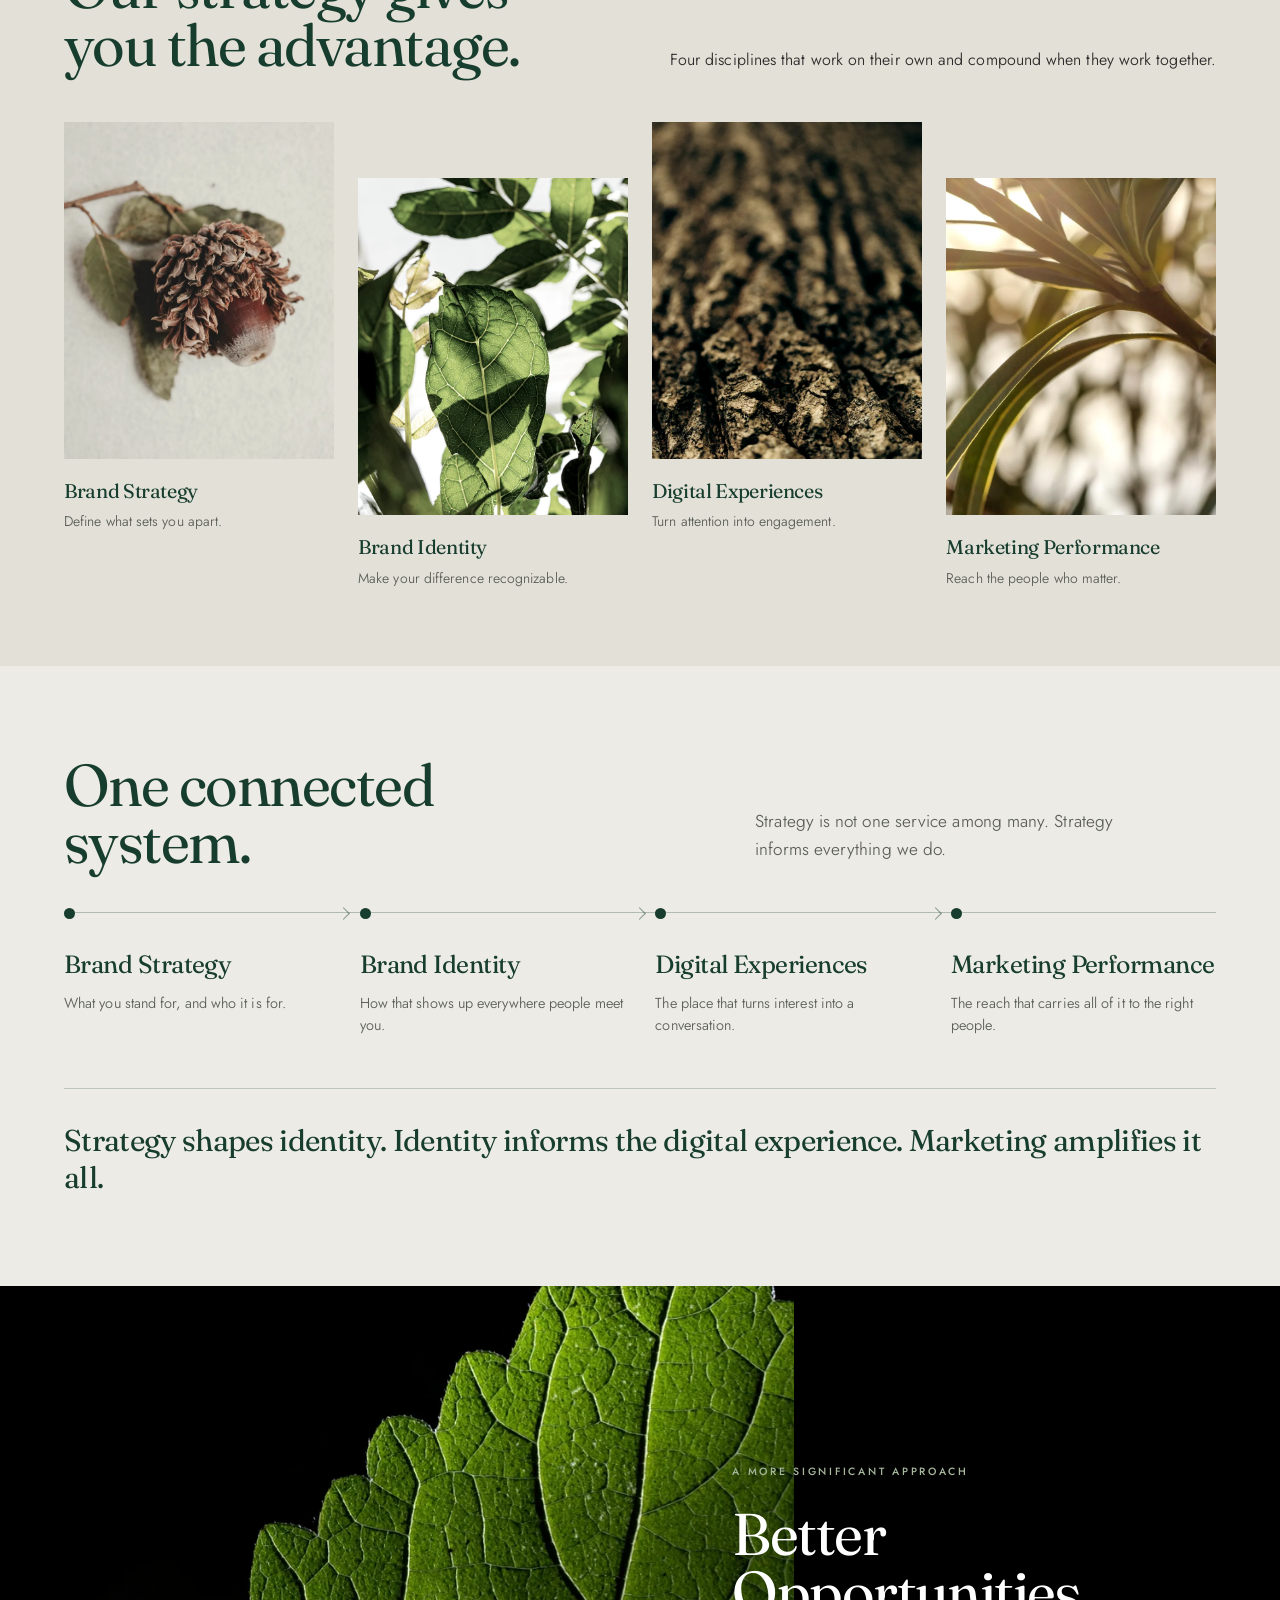
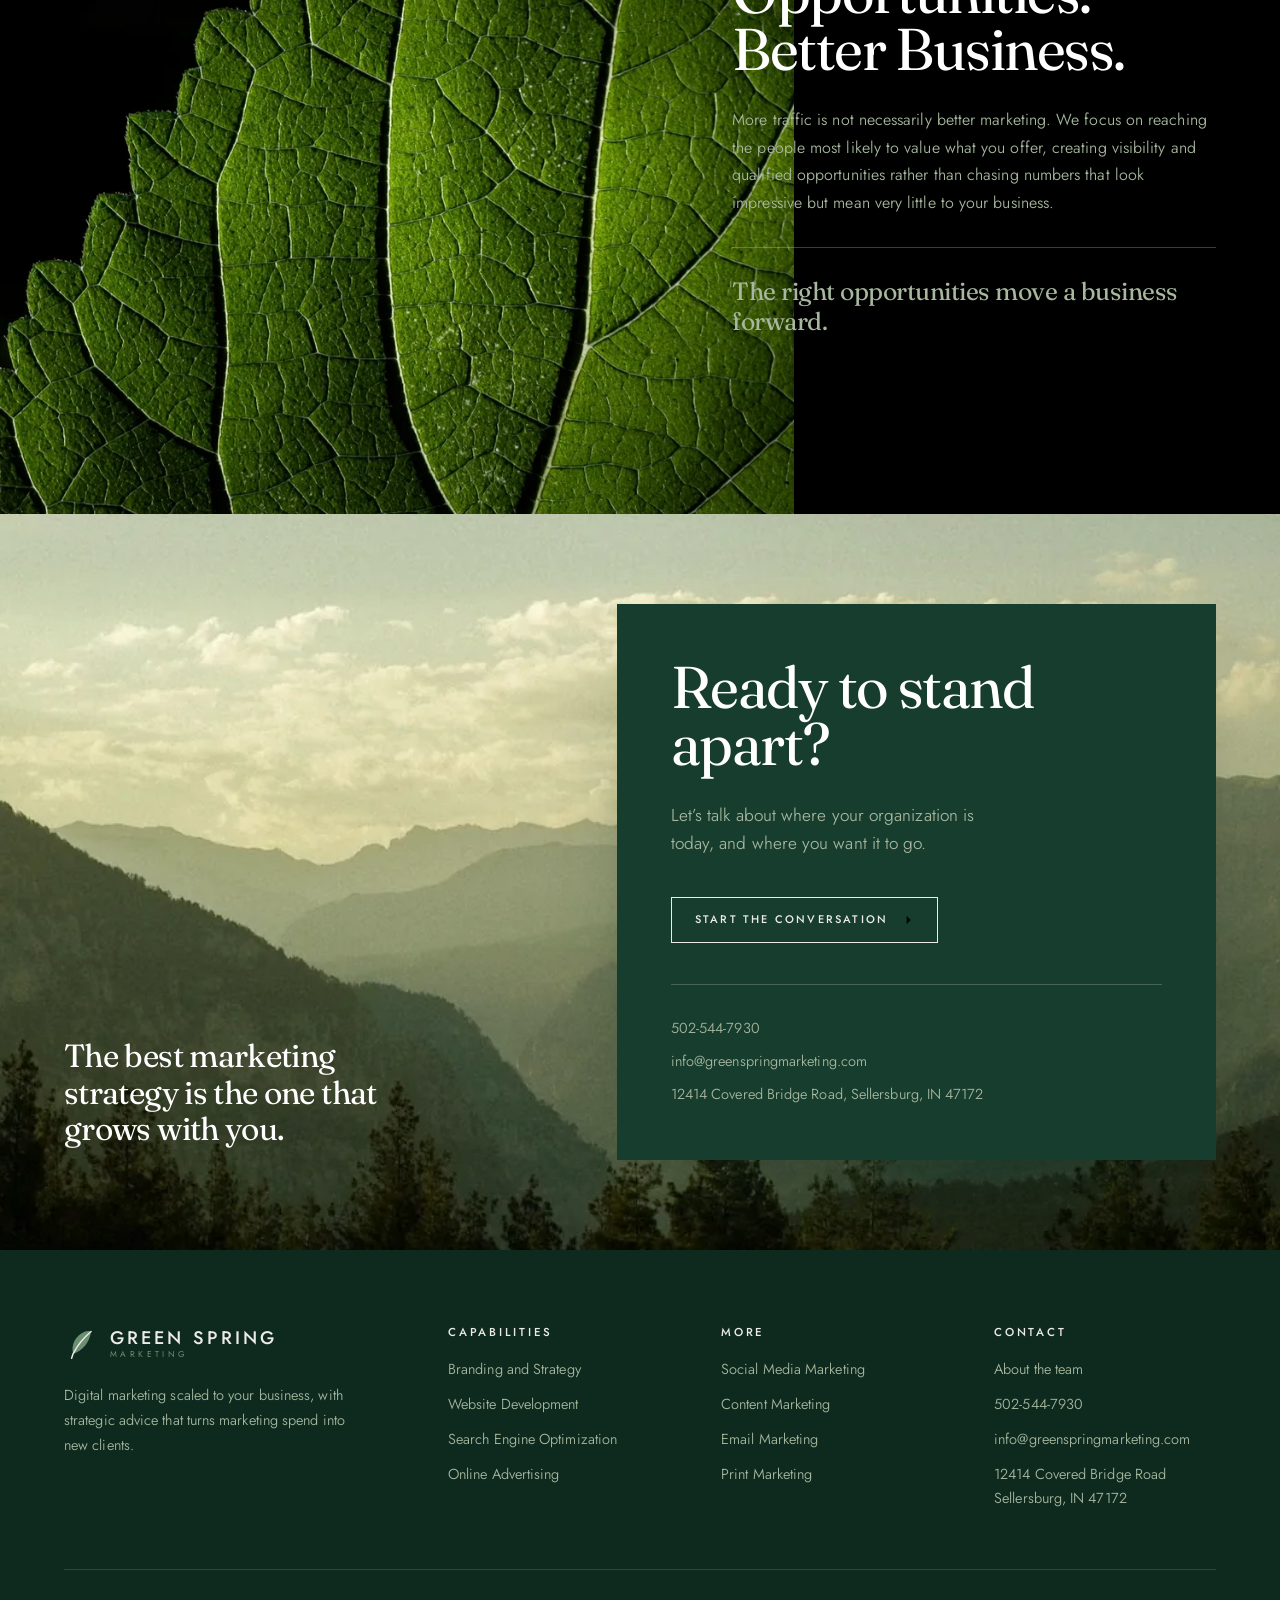
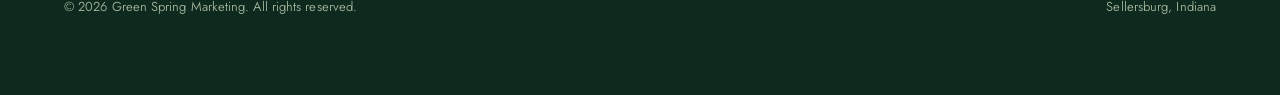
==== commit f4ca1b55: "Update branding and marketing content; revise navigation and section headings; optimize JavaScript f" ====
--- a/index.html
+++ b/index.html
@@ -4,31 +4,24 @@
 <meta charset="utf-8">
 <meta name="viewport" content="width=device-width,initial-scale=1">
 <title>Green Spring Marketing | Brand strategy and digital marketing</title>
-<meta name="description" content="Green Spring Marketing builds brands that earn trust and generate qualified opportunities. Branding, website development, SEO, advertising, social, content, email and print, from one senior team in Sellersburg, Indiana.">
+<meta name="description" content="Green Spring Marketing positions ambitious organizations for market leadership. We build distinctive brands and strategic marketing that earn trust, reach the right clients and generate qualified opportunities.">
 <link rel="icon" href="assets/img/favicon.svg?v=2" type="image/svg+xml">
 <link rel="preconnect" href="https://fonts.googleapis.com">
 <link rel="preconnect" href="https://fonts.gstatic.com" crossorigin>
 <link href="https://fonts.googleapis.com/css2?family=Fraunces:ital,opsz,wght@0,9..144,300..600;1,9..144,300..500&amp;family=Jost:wght@300;400;500&amp;display=swap" rel="stylesheet">
-<link rel="stylesheet" href="assets/css/site.css?v=16">
+<link rel="stylesheet" href="assets/css/site.css?v=27">
+<noscript><style>
+  .rv{opacity:1;transform:none}
+  .mask>span{transform:none}
+  .rule,.flow__rail{transform:scaleX(1)}
+  .flow__node{transform:scale(1)}
+  .hero__media::after{transform:scaleY(0)}
+  .hero__media img,.cap__frame img,.ab-grow__media img{transform:none}
+</style></noscript>
 </head>
 <body>
 
-<!-- one flat 24-grid line set, so every label reads at a glance -->
 <svg width="0" height="0" style="position:absolute" aria-hidden="true" focusable="false"><defs>
-<symbol id="i-brand" viewBox="0 0 24 24"><circle cx="12" cy="12" r="8.5"/><circle cx="12" cy="12" r="3"/><path d="M12 3.5v3M12 17.5v3M3.5 12h3M17.5 12h3"/></symbol>
-<symbol id="i-content" viewBox="0 0 24 24"><path d="M5.5 3.5h9l5 5v12h-14z"/><path d="M14.5 3.5v5h5"/><path d="M8.5 12h7M8.5 15.5h7M8.5 8.5h3"/></symbol>
-<symbol id="i-web" viewBox="0 0 24 24"><rect x="3" y="4.5" width="18" height="15" rx="1"/><path d="M3 9h18"/><path d="M7 13h6M7 16h9"/><circle cx="6.2" cy="6.75" r=".75" fill="currentColor" stroke="none"/><circle cx="8.8" cy="6.75" r=".75" fill="currentColor" stroke="none"/></symbol>
-<symbol id="i-print" viewBox="0 0 24 24"><path d="M7 8.5V3.5h10v5"/><rect x="3.5" y="8.5" width="17" height="7.5" rx="1"/><path d="M7 13.5h10v7H7z"/><path d="M9.5 16.5h5M9.5 18.5h5"/></symbol>
-<symbol id="i-seo" viewBox="0 0 24 24"><circle cx="10.5" cy="10.5" r="6.5"/><path d="M15.2 15.2 20.5 20.5"/><path d="M8 12.2v-1.6M10.5 12.2V8.8M13 12.2v-3"/></symbol>
-<symbol id="i-email" viewBox="0 0 24 24"><rect x="2.5" y="5" width="19" height="14" rx="1.2"/><path d="m2.5 6.6 9.5 7 9.5-7"/></symbol>
-<symbol id="i-ads" viewBox="0 0 24 24"><path d="M3.5 4.5h17v11h-9.2l-4.3 3.6V15.5H3.5z"/><path d="M8 8.8h8M8 11.6h5"/></symbol>
-<symbol id="i-social" viewBox="0 0 24 24"><circle cx="6" cy="12" r="2.6"/><circle cx="17.5" cy="6" r="2.6"/><circle cx="17.5" cy="18" r="2.6"/><path d="m8.3 10.8 6.9-3.6M8.3 13.2l6.9 3.6"/></symbol>
-<symbol id="i-acquire" viewBox="0 0 24 24"><path d="M3.6 12a8.4 8.4 0 1 1 3 6.4"/><path d="M11.6 8.2 15.4 12l-3.8 3.8"/><path d="M4 12h11.4"/></symbol>
-<symbol id="i-retain" viewBox="0 0 24 24"><path d="M20.4 12a8.4 8.4 0 1 1-2.5-6"/><path d="M20.4 3.4v5h-5"/><path d="M8.8 12.2 11.2 14.6 15.2 9.8"/></symbol>
-<symbol id="i-reach" viewBox="0 0 24 24"><circle cx="12" cy="12" r="8.4"/><circle cx="12" cy="12" r="4.6"/><path d="M12 1.9v2.6M12 19.5v2.6M1.9 12h2.6M19.5 12h2.6"/><circle cx="12" cy="12" r="1.1" fill="currentColor" stroke="none"/></symbol>
-<symbol id="i-engage" viewBox="0 0 24 24"><path d="M3.5 5.2h11.8v8.3H8.2L4.6 16.6v-3.1H3.5z"/><path d="M8.8 9.6h11.7v8.3h-1.1V21l-3.6-3.1h-4.2"/></symbol>
-<symbol id="i-act" viewBox="0 0 24 24"><path d="M8 3.2 18.6 12l-4.7 1 2.4 5.3-2.3 1.1-2.4-5.3L8 17.6z"/></symbol>
-<symbol id="i-value" viewBox="0 0 24 24"><path d="M3.6 20.4V14M9.2 20.4V9.4M14.8 20.4v-8M20.4 20.4V4.6"/><path d="M3.6 10.6 9.2 6.1l5.6 3.2 5.6-5.9"/></symbol>
 <symbol id="i-arrow" viewBox="0 0 24 24"><path d="M4 12h15M13 6l6 6-6 6"/></symbol>
 </defs></svg>
 
@@ -49,8 +42,7 @@
     <nav class="nav__links" aria-label="Primary">
       <a class="nav__link" href="about.html">About</a>
       <a class="nav__link" href="index.html#capabilities">Capabilities</a>
-      <a class="nav__link" href="index.html#services">Services</a>
-      <a class="nav__link" href="index.html#method">How we work</a>
+      <a class="nav__link" href="index.html#approach">Approach</a>
       <a class="nav__tel" href="tel:+15025447930">502-544-7930</a>
       <a class="btn btn--solid nav__cta" href="#contact">Start the conversation</a>
     </nav>
@@ -63,8 +55,7 @@
 <nav class="menu" id="menu" aria-label="Mobile">
   <a href="about.html" style="--i:0">About</a>
   <a href="index.html#capabilities" style="--i:1">Capabilities</a>
-  <a href="index.html#services" style="--i:2">Services</a>
-  <a href="index.html#method" style="--i:3">How we work</a>
+  <a href="index.html#approach" style="--i:2">Approach</a>
   <a href="#contact" style="--i:4">Contact</a>
   <div class="menu__foot">
     <a href="tel:+15025447930">502-544-7930</a>
@@ -90,50 +81,44 @@
   <div class="hero__grid">
     <div class="hero__plate rv">
       <p class="label hero__eyebrow">Brand strategy and digital marketing</p>
-      <h1 class="display h-xl hero__h1">
+      <h1 class="display hero__h1">
         <span class="mask"><span>Strong brands</span></span>
         <span class="mask"><span><em>outperform</em></span></span>
         <span class="mask"><span>strong marketing.</span></span>
       </h1>
-      <p class="lede hero__sub">Every enduring brand begins with something worth growing.</p>
+      <p class="lede hero__sub">Green Spring Marketing positions ambitious organizations for market leadership.</p>
+      <p class="hero__sub2">We build distinctive brands and strategic marketing designed to earn trust, reach the right clients, generate qualified opportunities, and strengthen your competitive position.</p>
       <a class="btn" href="#contact">Let&rsquo;s start the conversation <svg class="arw" width="16" height="16" aria-hidden="true"><use href="#i-arrow"/></svg></a>
     </div>
   </div>
 
-  <p class="label hero__cue"><i></i><span>Stand apart.<br>Lead the market.</span></p>
-</section>
-
-<!-- ============================= foundation ============================= -->
-<section class="found">
-  <div class="wrap found__head">
-    <div class="rv">
-      <h2 class="display h-lg">A firmer foundation.</h2>
-      <div class="rule"></div>
-    </div>
-    <p class="lede rv" style="--d:130ms">We build brands that earn trust, attract the right clients, generate qualified opportunities and strengthen your competitive position.</p>
-  </div>
-
-  <div class="split">
-    <div class="split__half split__half--plain rv">
-      <p class="label">How most firms work</p>
-      <ul class="split__list">
-        <li>Built for midsize and large corporations with deep pockets.</li>
-        <li>Budget goes on social presence and television advertising.</li>
-        <li>Smaller companies get that same approach, scaled down.</li>
-      </ul>
-    </div>
-    <div class="split__half split__half--brand rv" style="--d:130ms">
-      <p class="label">How we work</p>
-      <ul class="split__list">
-        <li>Digital marketing scaled to the size of your business.</li>
-        <li>Strategic advice that turns your budget into new clients.</li>
-        <li>Campaigns planned for results, not just for clicks.</li>
-      </ul>
-    </div>
-  </div>
-</section>
-
-<!-- ============================ capabilities ============================ -->
+  <div class="hero__cue">
+    <i></i>
+    <div class="hero__cueText">
+      <p class="label">Stand apart.<br>Lead the market.</p>
+    </div>
+  </div>
+</section>
+
+<!-- ============================== foundation ============================== -->
+<section class="found" id="foundation">
+  <div class="wrap">
+    <p class="found__bridge rv">Every enduring brand begins with something worth growing.</p>
+  </div>
+  <div class="wrap found__in">
+    <div class="found__lead">
+      <p class="label found__eyebrow rv">A firmer foundation</p>
+      <h2 class="display found__h2 rv" style="--d:80ms">Your brand is more than a logo.</h2>
+    </div>
+    <div class="found__body">
+      <p class="rv" style="--d:160ms">Your brand shapes how people see you, what they remember about you, and ultimately whether they choose you.</p>
+      <p class="rv" style="--d:220ms">We uncover what makes your organization distinctive and translate it into a compelling brand, digital experience and strategic marketing designed to reach the people who matter most.</p>
+      <p class="found__callout rv" style="--d:280ms">Know what sets you apart. Build from there.</p>
+    </div>
+  </div>
+</section>
+
+<!-- ============================= capabilities ============================= -->
 <section class="caps" id="capabilities">
   <div class="wrap">
     <div class="caps__head">
@@ -163,12 +148,12 @@
                srcset="assets/img/pillar-identity-800.webp 800w, assets/img/pillar-identity-1600.webp 1600w"
                sizes="(max-width:640px) 100vw, (max-width:980px) 46vw, 22vw"
                width="1600" height="2000" loading="lazy"
-               alt="Broad green leaves lit from behind by bright daylight, the pale vein structure showing clearly through the blade.">
+               alt="Broad leaves lit from behind by daylight, the pale vein structure showing clearly through the blade.">
           <i class="cap__n"></i>
         </div>
         <div class="cap__body">
           <h3>Brand Identity</h3>
-          <p>Make your difference recognisable.</p>
+          <p>Make your difference recognizable.</p>
         </div>
       </article>
 
@@ -205,7 +190,43 @@
   </div>
 </section>
 
-<!-- ============================= statement ============================= -->
+<!-- =========================== connected system =========================== -->
+<section class="flow" id="system">
+  <div class="wrap">
+    <div class="flow__head">
+      <h2 class="display h-lg rv">One connected system.</h2>
+      <p class="lede rv" style="--d:120ms">Strategy is not one service among many. Strategy informs everything we do.</p>
+    </div>
+
+    <div class="flow__rail"></div>
+    <ol class="flow__row">
+      <li class="flow__step rv">
+        <span class="flow__node"></span>
+        <h3>Brand Strategy</h3>
+        <p>What you stand for, and who it is for.</p>
+      </li>
+      <li class="flow__step rv" style="--d:110ms">
+        <span class="flow__node"></span>
+        <h3>Brand Identity</h3>
+        <p>How that shows up everywhere people meet you.</p>
+      </li>
+      <li class="flow__step rv" style="--d:220ms">
+        <span class="flow__node"></span>
+        <h3>Digital Experiences</h3>
+        <p>The place that turns interest into a conversation.</p>
+      </li>
+      <li class="flow__step rv" style="--d:330ms">
+        <span class="flow__node"></span>
+        <h3>Marketing Performance</h3>
+        <p>The reach that carries all of it to the right people.</p>
+      </li>
+    </ol>
+
+    <p class="flow__key rv" style="--d:400ms">Strategy shapes identity. Identity informs the digital experience. Marketing amplifies it all.</p>
+  </div>
+</section>
+
+<!-- ============================== statement ============================== -->
 <section class="stmt" id="approach">
   <div class="stmt__media" id="stmtMedia">
     <picture>
@@ -220,130 +241,9 @@
   <div class="stmt__in">
     <div class="stmt__copy rv">
       <p class="label">A more significant approach</p>
-      <h2 class="display h-lg">Your brand is more than a logo.</h2>
-      <p>A strong brand is the foundation of every successful organisation. It is the reason people recognise you, trust you and choose you over the competition.</p>
-      <p>More traffic is not necessarily better marketing. We focus on reaching the people most likely to value what you offer, creating qualified opportunities that make a measurable difference to your bottom line.</p>
-      <a class="btn btn--light" href="#method">Know what sets you apart <svg class="arw" width="16" height="16" aria-hidden="true"><use href="#i-arrow"/></svg></a>
-    </div>
-  </div>
-</section>
-
-<!-- =============================== figures =============================== -->
-<section class="figs">
-  <div class="wrap">
-    <div class="figs__row">
-      <div class="fig rv">
-        <p class="fig__n"><span class="count" data-to="40">0</span><sub>+</sub></p>
-        <p class="fig__l">Years of combined digital marketing experience across the team.</p>
-      </div>
-      <div class="fig rv" style="--d:110ms">
-        <p class="fig__n"><span class="count" data-to="25">0</span><sub>+</sub></p>
-        <p class="fig__l">Years our CEO has spent helping clients set and hit marketing goals.</p>
-      </div>
-      <div class="fig rv" style="--d:220ms">
-        <p class="fig__n"><span class="count" data-to="15">0</span><sub>+</sub></p>
-        <p class="fig__l">Years of senior project management running campaigns worldwide.</p>
-      </div>
-      <div class="fig rv" style="--d:330ms">
-        <p class="fig__n"><span class="count" data-to="8">0</span></p>
-        <p class="fig__l">Core capabilities delivered by one team, not stitched across vendors.</p>
-      </div>
-    </div>
-  </div>
-</section>
-
-<!-- ========================== capability map ========================== -->
-<section class="map" id="services">
-  <div class="wrap">
-    <div class="map__head">
-      <h2 class="display h-lg rv">One system, eight capabilities.</h2>
-      <p class="lede rv" style="--d:120ms">Each discipline feeds the next. Strategy shapes identity, identity shapes the experience, and the experience is what performance marketing amplifies.</p>
-    </div>
-
-    <div class="map__trunk"></div>
-    <div class="map__grid">
-      <div class="branch" style="--d:80ms">
-        <span class="branch__node"></span>
-        <h3>Brand Strategy</h3>
-        <ul class="branch__items">
-          <li class="svc"><svg aria-hidden="true"><use href="#i-brand"/></svg><span>Branding and Strategy</span></li>
-          <li class="svc"><svg aria-hidden="true"><use href="#i-content"/></svg><span>Content Marketing</span></li>
-        </ul>
-      </div>
-      <div class="branch" style="--d:190ms">
-        <span class="branch__node"></span>
-        <h3>Brand Identity</h3>
-        <ul class="branch__items">
-          <li class="svc"><svg aria-hidden="true"><use href="#i-web"/></svg><span>Website Development</span></li>
-          <li class="svc"><svg aria-hidden="true"><use href="#i-print"/></svg><span>Print Marketing</span></li>
-        </ul>
-      </div>
-      <div class="branch" style="--d:300ms">
-        <span class="branch__node"></span>
-        <h3>Digital Experiences</h3>
-        <ul class="branch__items">
-          <li class="svc"><svg aria-hidden="true"><use href="#i-seo"/></svg><span>Search Engine Optimisation</span></li>
-          <li class="svc"><svg aria-hidden="true"><use href="#i-email"/></svg><span>Email Marketing</span></li>
-        </ul>
-      </div>
-      <div class="branch" style="--d:410ms">
-        <span class="branch__node"></span>
-        <h3>Marketing Performance</h3>
-        <ul class="branch__items">
-          <li class="svc"><svg aria-hidden="true"><use href="#i-ads"/></svg><span>Online Advertising</span></li>
-          <li class="svc"><svg aria-hidden="true"><use href="#i-social"/></svg><span>Social Media Marketing</span></li>
-        </ul>
-      </div>
-    </div>
-  </div>
-</section>
-
-<!-- =============================== method =============================== -->
-<section class="method" id="method">
-  <div class="wrap method__in">
-    <aside class="method__aside">
-      <h2 class="display h-md rv">When you choose us.</h2>
-      <p class="rv" style="--d:100ms">We assign a senior strategist to develop your campaign, then research your industry, your competitors and the services you provide before a single recommendation is made.</p>
-      <a class="btn rv" style="--d:180ms" href="#contact">Talk to a strategist <svg class="arw" width="16" height="16" aria-hidden="true"><use href="#i-arrow"/></svg></a>
-    </aside>
-
-    <div class="method__track" id="track">
-      <span class="method__fill" id="fill"></span>
-      <div class="step rv"><svg aria-hidden="true"><use href="#i-acquire"/></svg><div><b>Acquire new business</b><p>Put you in front of the people actively looking for what you sell.</p></div></div>
-      <div class="step rv" style="--d:70ms"><svg aria-hidden="true"><use href="#i-retain"/></svg><div><b>Retain existing business</b><p>Keep the clients you already have close, and give them reasons to return.</p></div></div>
-      <div class="step rv" style="--d:140ms"><svg aria-hidden="true"><use href="#i-reach"/></svg><div><b>Reach the right audience</b><p>Spend where your buyers are, not where the traffic happens to be cheapest.</p></div></div>
-      <div class="step rv" style="--d:210ms"><svg aria-hidden="true"><use href="#i-engage"/></svg><div><b>Engage with your audience</b><p>Turn a first visit into a conversation worth having.</p></div></div>
-      <div class="step rv" style="--d:280ms"><svg aria-hidden="true"><use href="#i-act"/></svg><div><b>Motivate your audience to act</b><p>Make the next step obvious, and make taking it feel easy.</p></div></div>
-      <div class="step rv" style="--d:350ms"><svg aria-hidden="true"><use href="#i-value"/></svg><div><b>Get the most for your budget</b><p>Scale the work to your size, and report on what it actually returned.</p></div></div>
-    </div>
-  </div>
-</section>
-
-<!-- ============================= leadership ============================= -->
-<section class="lead" id="team">
-  <div class="wrap">
-    <div class="lead__head">
-      <h2 class="display h-lg rv">The people on your account.</h2>
-      <p class="lede rv" style="--d:110ms">Our team has worked for nationally recognised internet marketing firms and brings experience across both B2B and B2C. Whatever the size of your company, we start from your goals and your return.</p>
-      <p class="rv" style="--d:190ms"><a class="btn" href="about.html">More about the team <svg class="arw" width="16" height="16" aria-hidden="true"><use href="#i-arrow"/></svg></a></p>
-    </div>
-
-    <div class="person rv">
-      <span class="person__mark">LL</span>
-      <div class="person__id">
-        <h3 class="display">Linda Long</h3>
-        <p class="label">Chief Executive Officer</p>
-      </div>
-      <p class="person__bio">Over 25 years of exceeding client expectations in helping them determine and achieve their marketing goals. Linda has worked with Fortune 100 companies and brings that strategic planning experience to every Green Spring engagement.</p>
-    </div>
-
-    <div class="person rv" style="--d:110ms">
-      <span class="person__mark">CG</span>
-      <div class="person__id">
-        <h3 class="display">Chandradip Ghosh</h3>
-        <p class="label">Senior Project Manager</p>
-      </div>
-      <p class="person__bio">Over 15 years in online marketing, working all over the world. Chandradip plans and executes campaigns across paid search, PR, direct mail, trade shows, incentive programmes and customer loyalty building.</p>
+      <h2 class="display h-lg">Better Opportunities. Better Business.</h2>
+      <p>More traffic is not necessarily better marketing. We focus on reaching the people most likely to value what you offer, creating visibility and qualified opportunities rather than chasing numbers that look impressive but mean very little to your business.</p>
+      <p class="stmt__callout">The right opportunities move a business forward.</p>
     </div>
   </div>
 </section>
@@ -363,7 +263,7 @@
     <p class="close__line display rv">The best marketing strategy is the one that grows with you.</p>
     <div class="close__plate rv">
       <h2 class="display h-lg">Ready to stand apart?</h2>
-      <p class="lede">Let us build a brand with staying power. Tell us where you are going and we will tell you what it takes to get there.</p>
+      <p class="lede">Let&rsquo;s talk about where your organization is today, and where you want it to go.</p>
       <a class="btn btn--light" href="mailto:info@greenspringmarketing.com">Start the conversation <svg class="arw" width="16" height="16" aria-hidden="true"><use href="#i-arrow"/></svg></a>
       <div class="close__meta">
         <a href="tel:+15025447930">502-544-7930</a>
@@ -395,19 +295,19 @@
       <div>
         <h4>Capabilities</h4>
         <ul>
-          <li><a href="index.html#services">Branding and Strategy</a></li>
-          <li><a href="index.html#services">Website Development</a></li>
-          <li><a href="index.html#services">Search Engine Optimisation</a></li>
-          <li><a href="index.html#services">Online Advertising</a></li>
+          <li><a href="index.html#capabilities">Branding and Strategy</a></li>
+          <li><a href="index.html#capabilities">Website Development</a></li>
+          <li><a href="index.html#capabilities">Search Engine Optimization</a></li>
+          <li><a href="index.html#capabilities">Online Advertising</a></li>
         </ul>
       </div>
       <div>
         <h4>More</h4>
         <ul>
-          <li><a href="index.html#services">Social Media Marketing</a></li>
-          <li><a href="index.html#services">Content Marketing</a></li>
-          <li><a href="index.html#services">Email Marketing</a></li>
-          <li><a href="index.html#services">Print Marketing</a></li>
+          <li><a href="index.html#capabilities">Social Media Marketing</a></li>
+          <li><a href="index.html#capabilities">Content Marketing</a></li>
+          <li><a href="index.html#capabilities">Email Marketing</a></li>
+          <li><a href="index.html#capabilities">Print Marketing</a></li>
         </ul>
       </div>
       <div>
@@ -427,6 +327,6 @@
   </div>
 </footer>
 
-<script src="assets/js/site.js?v=15" defer></script>
+<script src="assets/js/site.js?v=19" defer></script>
 </body>
 </html>
--- a/assets/css/site.css
+++ b/assets/css/site.css
@@ -20,7 +20,7 @@
   --nav-h:92px;
   --gut:clamp(20px,5vw,72px);
   --maxw:1520px;
-  --rhythm:clamp(84px,10vw,160px);   /* one vertical rhythm unit, used everywhere */
+  --rhythm:clamp(64px,7vw,116px);    /* one vertical rhythm unit, used everywhere */
   --ease:cubic-bezier(.22,.61,.36,1);
   --ease-out:cubic-bezier(.16,1,.3,1);
 }
@@ -161,7 +161,7 @@
 .hero{position:relative;min-height:calc(100svh - var(--nav-h));margin-top:var(--nav-h);
   display:flex;align-items:stretch;overflow:hidden;background:var(--stone)}
 .hero__media{position:absolute;inset:0}
-.hero__media img{width:100%;height:100%;object-fit:cover;object-position:30% 62%;
+.hero__media img{width:100%;height:100%;object-fit:cover;object-position:30% 100%;
   transform:scale(1.1);transition:transform 2.4s var(--ease-out);will-change:transform}
 .loaded .hero__media img{transform:scale(1)}
 .hero__media::after{content:"";position:absolute;inset:0;background:var(--stone);
@@ -177,9 +177,13 @@
 .hero__h1{color:var(--forest);margin-bottom:clamp(16px,1.6vw,24px);
   font-size:clamp(35px,4.9vw,70px)}
 .hero__h1 em{font-style:italic;font-weight:300}
-.hero__sub{color:var(--ink-soft);margin-bottom:clamp(26px,2.6vw,38px);max-width:34ch}
+.hero__sub{color:var(--ink-soft);margin-bottom:clamp(14px,1.4vw,20px);max-width:32ch}
+.hero__sub2{color:var(--ink-soft);max-width:40ch;
+  font-size:clamp(14.5px,1.02vw,16.5px);line-height:1.6;
+  margin-bottom:clamp(24px,2.4vw,34px)}
 .hero__cue{position:absolute;left:var(--gut);bottom:clamp(24px,3.4vh,44px);
   display:flex;align-items:flex-end;gap:16px;color:var(--white)}
+.hero__cueText{display:flex;flex-direction:column}
 .hero__cue i{display:block;width:1px;height:44px;background:currentColor;opacity:.75;
   animation:cue 2.4s var(--ease) infinite}
 .hero__cue span{display:block;line-height:1.85}
@@ -189,50 +193,35 @@
   100%{transform:scaleY(0);transform-origin:bottom}}
 
 /* ==========================================================================
-   Foundation. One quiet centred statement. No image, maximum air.
-   ========================================================================== */
-.found{background:var(--stone);display:flex;flex-direction:column;
-  min-height:calc(100svh - var(--nav-h))}
-
-/* the head takes only what it needs, the panels take the rest of the screen */
-.found__head{flex:0 0 auto;display:grid;grid-template-columns:minmax(0,1fr) minmax(0,44%);
-  gap:clamp(24px,4vw,72px);align-items:end;
-  padding-block:clamp(40px,5.4vh,76px)}
-.found__head h2{color:var(--forest);max-width:9ch}
-.found__head .rule{width:72px;margin-top:clamp(20px,2.4vh,32px);opacity:.4}
-.found__head p{color:var(--ink-soft);max-width:44ch;padding-bottom:.35em}
-
-/* full bleed to the section edges, equal halves, filling the remaining height */
-.split{flex:1 1 auto;display:grid;grid-template-columns:1fr 1fr;align-items:stretch;min-height:0}
-.split__half{display:flex;flex-direction:column;
-  padding:clamp(30px,4.2vh,58px) var(--gut) clamp(34px,4.6vh,64px)}
-.split__half:first-child{padding-left:max(var(--gut),calc(50vw - var(--maxw) / 2 + var(--gut)))}
-.split__half:last-child{padding-right:max(var(--gut),calc(50vw - var(--maxw) / 2 + var(--gut)))}
-.split__half .label{flex:0 0 auto;margin-bottom:clamp(20px,2.6vh,34px)}
-/* the points divide the panel into equal bands, so the height is structure
-   rather than slack */
-.split__list{list-style:none;margin:0;padding:0;flex:1 1 auto;
-  display:flex;flex-direction:column;gap:0}
-.split__list li{flex:1 1 0;display:flex;align-items:center;
-  padding-block:clamp(12px,1.6vh,20px);border-top:1px solid currentColor;
-  font-size:clamp(15px,1.18vw,19px);line-height:1.5;letter-spacing:-.005em}
-.split__half--plain{background:var(--white)}
-.split__half--plain .label{color:var(--forest);opacity:.78}
-.split__half--plain .split__list{color:var(--charcoal)}
-.split__half--plain .split__list li{border-top-color:rgba(23,61,46,.18)}
-.split__half--brand{background:var(--forest)}
-.split__half--brand .label{color:var(--moss)}
-.split__half--brand .split__list{color:var(--stone)}
-.split__half--brand .split__list li{border-top-color:rgba(237,235,229,.26)}
+   A firmer foundation. Type led, no comparison panels. The section carries
+   one idea at large scale and then hands off to the four disciplines.
+   ========================================================================== */
+.found{background:var(--stone);padding-block:var(--rhythm)}
+.found__bridge{font-family:var(--serif);font-weight:400;color:var(--forest);
+  font-size:clamp(23px,2.8vw,44px);line-height:1.2;letter-spacing:-.024em;
+  padding-bottom:clamp(26px,3vw,44px);margin-bottom:clamp(30px,3.4vw,50px);
+  border-bottom:1px solid rgba(23,61,46,.22)}
+.found__in{display:grid;grid-template-columns:minmax(0,1fr) minmax(0,46%);
+  gap:clamp(28px,4.5vw,90px);align-items:start}
+.found__lead{min-width:0}
+.found__eyebrow{color:var(--forest);opacity:.78;margin-bottom:clamp(18px,2vw,28px)}
+.found__h2{color:var(--forest);font-size:clamp(36px,5.4vw,84px);line-height:.98;
+  letter-spacing:-.028em;max-width:8.5ch}
+.found__body{display:flex;flex-direction:column;gap:clamp(18px,2vw,26px);
+  padding-top:clamp(6px,1.2vw,18px)}
+.found__body p{color:var(--ink-soft);font-size:clamp(16.5px,1.32vw,21px);line-height:1.6}
+.found__callout{color:var(--forest);font-family:var(--serif);font-weight:400;
+  font-size:clamp(20px,1.95vw,30px);line-height:1.22;letter-spacing:-.02em;
+  margin-top:clamp(10px,1.4vw,20px);padding-top:clamp(20px,2.2vw,30px);
+  border-top:1px solid rgba(23,61,46,.22)}
 
 /* ==========================================================================
    Capabilities. Four frames on a staggered baseline, not a card grid.
    ========================================================================== */
-.caps{padding-block:var(--rhythm);background:var(--stone-warm)}
+.caps{padding-block:calc(var(--rhythm) * .86);background:var(--stone-warm)}
 .caps__head{display:grid;grid-template-columns:1fr auto;align-items:end;
-  gap:24px;margin-bottom:clamp(44px,5vw,80px)}
+  gap:24px;margin-bottom:clamp(34px,3.8vw,60px)}
 .caps__head h2{color:var(--forest);max-width:14ch}
-.caps__head p{color:var(--ink-soft);max-width:30ch;text-align:right}
 .caps__row{display:grid;grid-template-columns:repeat(4,1fr);gap:clamp(16px,1.9vw,32px)}
 .cap{position:relative}
 .cap:nth-child(even){margin-top:clamp(30px,4.4vw,74px)}
@@ -264,107 +253,47 @@
 .stmt__copy .label{color:var(--moss);margin-bottom:clamp(20px,2vw,30px)}
 .stmt__copy h2{color:var(--white);margin-bottom:clamp(22px,2.2vw,32px)}
 .stmt__copy p{color:var(--moss);margin-bottom:1.15em}
-.stmt__copy p:last-of-type{margin-bottom:clamp(30px,3vw,42px)}
-
-/* ==========================================================================
-   Figures. Forest band, one row, counted up.
-   ========================================================================== */
-.figs{background:var(--forest);color:var(--stone);padding-block:clamp(64px,7.5vw,110px)}
-.figs__row{display:grid;grid-template-columns:repeat(4,1fr);gap:clamp(24px,3vw,48px)}
-.fig{border-top:1px solid rgba(237,235,229,.22);padding-top:clamp(20px,2vw,30px)}
-.fig__n{font-family:var(--serif);font-size:clamp(46px,5.4vw,82px);line-height:.92;
-  color:var(--white);letter-spacing:-.03em;display:flex;align-items:baseline;gap:.04em}
-.fig__n sub{font-size:.42em;vertical-align:baseline;bottom:0;position:relative;color:var(--moss)}
-.fig__l{margin-top:.85em;color:var(--moss);font-size:clamp(13px,.95vw,15px);
-  line-height:1.55;max-width:22ch}
-
-/* ==========================================================================
-   Capability map. A drawn branching diagram, not a grid of cards. One trunk,
-   four branches, eight labelled services hanging off them.
-   ========================================================================== */
-.map{padding-block:var(--rhythm);background:var(--stone)}
-.map__head{display:grid;grid-template-columns:minmax(0,1fr) minmax(0,38%);
-  gap:clamp(20px,3vw,56px);align-items:end;margin-bottom:clamp(46px,5.2vw,80px)}
-.map__head h2{color:var(--forest);max-width:15ch}
-.map__head p{color:var(--ink-soft);max-width:38ch;padding-bottom:.4em}
-
-.map__trunk{position:relative;height:1px;background:var(--forest);opacity:.3;
-  transform:scaleX(0);transform-origin:center;transition:transform 1.2s var(--ease-out)}
-.map.in .map__trunk{transform:scaleX(1)}
-
-.map__grid{display:grid;grid-template-columns:repeat(4,1fr);gap:clamp(18px,2.6vw,46px)}
-.branch{position:relative;padding-left:clamp(24px,2.2vw,36px);padding-top:clamp(26px,2.6vw,40px)}
-/* the branch itself */
-.branch::before{content:"";position:absolute;left:0;top:0;bottom:14px;width:1px;
-  background:var(--forest);opacity:.3;transform:scaleY(0);transform-origin:top;
-  transition:transform 1s var(--ease-out);transition-delay:var(--d,0ms)}
-.map.in .branch::before{transform:scaleY(1)}
-/* the node where it meets the trunk */
-.branch__node{position:absolute;left:-4px;top:-4px;width:9px;height:9px;border-radius:50%;
+.stmt__copy p:last-of-type{margin-bottom:0}
+.stmt__callout{color:var(--white);font-family:var(--serif);font-weight:400;
+  font-size:clamp(20px,1.95vw,30px);line-height:1.22;letter-spacing:-.02em;
+  margin-top:clamp(22px,2.4vw,34px);padding-top:clamp(20px,2.2vw,30px);
+  border-top:1px solid rgba(237,235,229,.26)}
+
+/* ==========================================================================
+   One connected system. The connected line concept Linda liked, reworked
+   around the four core disciplines in sequence rather than eight services.
+   ========================================================================== */
+.flow{background:var(--stone);padding-block:var(--rhythm)}
+.flow__head{display:grid;grid-template-columns:minmax(0,1fr) minmax(0,40%);
+  gap:clamp(20px,3vw,56px);align-items:end;margin-bottom:clamp(28px,3.2vw,48px)}
+.flow__head h2{color:var(--forest);max-width:14ch}
+.flow__head p{color:var(--ink-soft);max-width:38ch;padding-bottom:.4em}
+
+.flow__rail{height:1px;background:var(--forest);opacity:.28;
+  transform:scaleX(0);transform-origin:left;transition:transform 1.3s var(--ease-out)}
+.flow.in .flow__rail{transform:scaleX(1)}
+
+.flow__row{list-style:none;margin:0;padding:0;
+  display:grid;grid-template-columns:repeat(4,1fr);gap:clamp(16px,2.4vw,44px)}
+.flow__step{position:relative;padding-top:clamp(26px,3vw,44px)}
+/* the arrow that carries one discipline into the next */
+.flow__step::after{content:"";position:absolute;top:-4px;right:calc(-1 * clamp(16px,2.4vw,44px) / 2 - 4px);
+  width:9px;height:9px;border-top:1px solid var(--forest);border-right:1px solid var(--forest);
+  opacity:.5;transform:rotate(45deg)}
+.flow__step:last-child::after{display:none}
+.flow__node{position:absolute;left:0;top:-5px;width:11px;height:11px;border-radius:50%;
   background:var(--forest);transform:scale(0);
-  transition:transform .55s var(--ease-out);transition-delay:var(--d,0ms)}
-.map.in .branch__node{transform:scale(1)}
-
-.branch h3{font-size:clamp(17px,1.4vw,23px);color:var(--forest);
-  margin-bottom:clamp(14px,1.4vw,22px);line-height:1.12}
-.branch__items{list-style:none;margin:0;padding:0}
-.svc{position:relative;display:flex;align-items:center;gap:13px;
-  padding-block:clamp(13px,1.15vw,17px);border-top:1px solid rgba(23,61,46,.14)}
-/* the twig joining each service back to its branch */
-.svc::before{content:"";position:absolute;left:calc(-1 * clamp(24px,2.2vw,36px));top:50%;
-  width:clamp(17px,1.6vw,27px);height:1px;background:var(--forest);opacity:.3;
-  transform:scaleX(0);transform-origin:left;transition:transform .6s var(--ease-out)}
-.map.in .svc::before{transform:scaleX(1);transition-delay:calc(var(--d,0ms) + 420ms)}
-.svc svg{width:23px;height:23px;flex:0 0 auto;stroke:var(--sage);fill:none;
-  stroke-width:1.4;stroke-linecap:round;stroke-linejoin:round;
-  transition:stroke .4s var(--ease),transform .4s var(--ease-out)}
-.svc:hover svg{stroke:var(--forest);transform:translateX(2px)}
-.svc span{font-size:clamp(13px,.96vw,15.5px);line-height:1.35;color:var(--charcoal)}
-.svc:hover span{color:var(--forest)}
-
-/* ==========================================================================
-   Method. Sticky heading left, stepped list right, rule fills on scroll.
-   ========================================================================== */
-.method{padding-block:var(--rhythm);background:var(--stone-light)}
-.method__in{display:grid;grid-template-columns:minmax(0,38%) minmax(0,1fr);
-  gap:clamp(36px,6vw,110px);align-items:start}
-.method__aside{position:sticky;top:calc(var(--nav-h) + 40px)}
-.method__aside h2{color:var(--forest);margin-bottom:.6em;max-width:12ch}
-.method__aside p{color:var(--ink-soft);max-width:38ch;margin-bottom:clamp(26px,3vw,38px)}
-.method__track{position:relative;padding-left:clamp(30px,3.4vw,52px)}
-.method__track::before{content:"";position:absolute;left:0;top:6px;bottom:6px;width:1px;
-  background:rgba(23,61,46,.15)}
-.method__fill{position:absolute;left:0;top:6px;width:1px;background:var(--forest);
-  height:0;transition:height .18s linear}
-.step{display:flex;gap:clamp(16px,1.6vw,24px);align-items:flex-start;
-  padding-block:clamp(20px,2.1vw,30px);border-bottom:1px solid rgba(23,61,46,.1)}
-.step:last-child{border-bottom:0}
-.step svg{width:28px;height:28px;flex:0 0 auto;stroke:var(--sage);fill:none;
-  stroke-width:1.4;stroke-linecap:round;stroke-linejoin:round;margin-top:2px}
-.step b{display:block;font-weight:500;font-size:clamp(16px,1.2vw,19px);color:var(--forest);
-  margin-bottom:.3em;letter-spacing:0}
-.step p{font-size:clamp(14px,.98vw,15.5px);color:var(--ink-soft);line-height:1.6}
-
-/* ==========================================================================
-   Leadership. Typographic, no portraits invented.
-   ========================================================================== */
-.lead{padding-block:var(--rhythm);background:var(--stone)}
-.lead__head{display:grid;grid-template-columns:minmax(0,1fr) minmax(0,42%);
-  gap:clamp(20px,3vw,56px);align-items:end;margin-bottom:clamp(40px,4.5vw,70px)}
-.lead__head h2{color:var(--forest);max-width:13ch}
-.lead__head p{color:var(--ink-soft);max-width:42ch;padding-bottom:.4em}
-.lead__head p+p{margin-top:clamp(20px,2.2vw,30px);padding-bottom:0}
-.person{display:grid;grid-template-columns:auto minmax(0,.78fr) minmax(0,1.22fr);
-  gap:clamp(20px,3vw,54px);align-items:start;
-  padding-block:clamp(30px,3.4vw,50px);border-top:1px solid rgba(23,61,46,.16)}
-.person:last-child{border-bottom:1px solid rgba(23,61,46,.16)}
-.person__mark{width:clamp(54px,5vw,74px);height:clamp(54px,5vw,74px);
-  display:grid;place-items:center;border:1px solid var(--forest);
-  font-family:var(--serif);font-size:clamp(19px,1.7vw,26px);color:var(--forest);
-  letter-spacing:.02em}
-.person__id h3{font-size:clamp(25px,2.5vw,40px);color:var(--forest);margin-bottom:.25em}
-.person__id .label{color:var(--forest);opacity:.78}
-.person__bio{color:var(--ink-soft);font-size:clamp(14px,.98vw,15.5px);line-height:1.68}
+  transition:transform .5s var(--ease-out);transition-delay:var(--d,0ms)}
+.flow__step.in .flow__node{transform:scale(1)}
+.flow__step h3{font-family:var(--serif);font-weight:400;letter-spacing:-.022em;
+  color:var(--forest);font-size:clamp(19px,1.95vw,30px);line-height:1.1;
+  margin-bottom:clamp(8px,1vw,14px)}
+.flow__step p{color:var(--ink-soft);font-size:clamp(14.5px,1.05vw,17px);line-height:1.55}
+
+.flow__key{margin-top:clamp(34px,4vw,60px);padding-top:clamp(24px,2.6vw,36px);
+  border-top:1px solid rgba(23,61,46,.22);
+  font-family:var(--serif);font-weight:400;color:var(--forest);
+  font-size:clamp(21px,2.35vw,36px);line-height:1.24;letter-spacing:-.022em}
 
 /* ==========================================================================
    Close. Photograph as a band, the invitation on its own solid plate.
@@ -419,8 +348,6 @@
   .stmt__in{grid-template-columns:1fr;background:#000;
     padding-top:clamp(38px,5vw,58px)}
   .stmt__copy{grid-column:1;max-width:min(100%,620px);margin-left:0}
-  .map__grid{grid-template-columns:repeat(2,1fr);row-gap:clamp(34px,4vw,52px)}
-  .figs__row{grid-template-columns:repeat(2,1fr);row-gap:clamp(34px,4vw,48px)}
 }
 
 @media (max-width:980px){
@@ -428,22 +355,20 @@
   .nav__burger{display:block}
   .hero{margin-top:var(--nav-h)}
   .hero__grid{grid-template-columns:1fr;align-items:end;padding-bottom:clamp(30px,5vh,56px)}
-  .hero__plate{grid-column:1;width:min(100%,560px)}
+  .hero__plate{grid-column:1;width:min(100%,560px);padding:clamp(24px,4.4vw,40px)}
+  .hero__sub{font-size:16px;margin-bottom:10px}
+  .hero__sub2{font-size:14px;line-height:1.55;margin-bottom:20px}
   .hero__cue{display:none}
   .caps__row{grid-template-columns:repeat(2,1fr);row-gap:clamp(34px,5vw,56px)}
   .cap:nth-child(even){margin-top:0}
   .cap:nth-child(3),.cap:nth-child(4){margin-top:0}
-  .found{min-height:0}
-  .found__head{grid-template-columns:1fr;gap:clamp(18px,3vw,28px)}
-  .found__head h2{max-width:14ch}
-  .found__head p{padding-bottom:0}
+  .found__in{grid-template-columns:1fr;gap:clamp(22px,3.4vw,34px)}
+  .found__h2{max-width:16ch}
+  .flow__head{grid-template-columns:1fr}
+  .flow__head p{padding-bottom:0}
+  .flow__row{grid-template-columns:repeat(2,1fr);row-gap:clamp(30px,4vw,44px)}
+  .flow__step:nth-child(2)::after{display:none}
   .caps__head,.map__head,.lead__head{grid-template-columns:1fr}
-  .map__head p,.lead__head p{padding-bottom:0}
-  .caps__head p{text-align:left;max-width:46ch}
-  .method__in{grid-template-columns:1fr;gap:clamp(30px,4vw,44px)}
-  .method__aside{position:static}
-  .person{grid-template-columns:auto minmax(0,1fr);row-gap:20px}
-  .person__bio{grid-column:1/-1}
   /* stacked, the line can no longer sit on a dark part of the photograph,
      so it gets its own ground and joins the plate as one block */
   .close__in{grid-template-columns:1fr;gap:0}
@@ -459,26 +384,33 @@
   body{line-height:1.7}
   .stmt__media{height:min(50svh,380px)}
   .caps__row{grid-template-columns:1fr;row-gap:clamp(38px,9vw,54px)}
-  .split{grid-template-columns:1fr}
-  .split__half{padding:26px var(--gut) 30px !important}
-  .split__half .label{margin-bottom:16px}
-  .split__list{gap:0}
-  .split__list li{flex:0 0 auto;padding-block:13px;font-size:15.5px;line-height:1.45}
-  .split__list li:first-child{padding-top:0;border-top:0}
-  .map__grid{grid-template-columns:1fr;row-gap:clamp(30px,7vw,44px)}
-  .branch__spine{height:46px}
-  .figs__row{grid-template-columns:1fr;row-gap:30px}
-  .fig__n{font-size:clamp(44px,13vw,60px)}
+  .flow__row{grid-template-columns:1fr;row-gap:clamp(24px,5vw,34px)}
+  .flow__step::after{display:none}
+  .flow__key{max-width:100%}
   .close__line{font-size:clamp(21px,5.6vw,27px);padding:28px 26px 0}
   .foot__top{grid-template-columns:1fr;row-gap:34px}
   .foot__bot{flex-direction:column;gap:8px}
-  .person{grid-template-columns:1fr}
-  .person__mark{display:none}
 }
 
 /* stacked hero picture on phones keeps the tree in frame */
 @media (max-width:980px){
   .hero__media img{object-position:38% 50%}
+}
+
+/* The hero plate now carries two supporting paragraphs on Linda's direction.
+   On a short window it steps down rather than pushing the hero past the fold. */
+@media (min-width:981px) and (max-height:860px){
+  .hero__h1{font-size:clamp(32px,4.1vw,60px)}
+  .hero__plate{padding:clamp(26px,2.9vw,44px)}
+  .hero__sub{font-size:clamp(16px,1.2vw,19px);margin-bottom:12px}
+  .hero__sub2{font-size:clamp(14px,.95vw,15.5px);line-height:1.55;margin-bottom:22px}
+  .hero__eyebrow{margin-bottom:16px}
+}
+
+@media (min-width:981px) and (max-height:700px){
+  .hero__h1{font-size:clamp(30px,3.5vw,50px)}
+  .hero__plate{padding:clamp(22px,2.4vw,34px)}
+  .hero__sub2{font-size:13.5px;margin-bottom:18px}
 }
 
 @media (prefers-reduced-motion:reduce){
@@ -489,10 +421,10 @@
   .rv{opacity:1;transform:none}
   .mask>span{transform:none}
   .rule{transform:scaleX(1)}
+  .flow__rail{transform:scaleX(1)}
+  .flow__node{transform:scale(1)}
   .hero__media img{transform:none}
   .hero__media::after{transform:scaleY(0)}
-  .branch__spine path{stroke-dashoffset:0}
-  .branch__dot{transform:scale(1)}
   .cap__frame img{transform:none}
 }
 
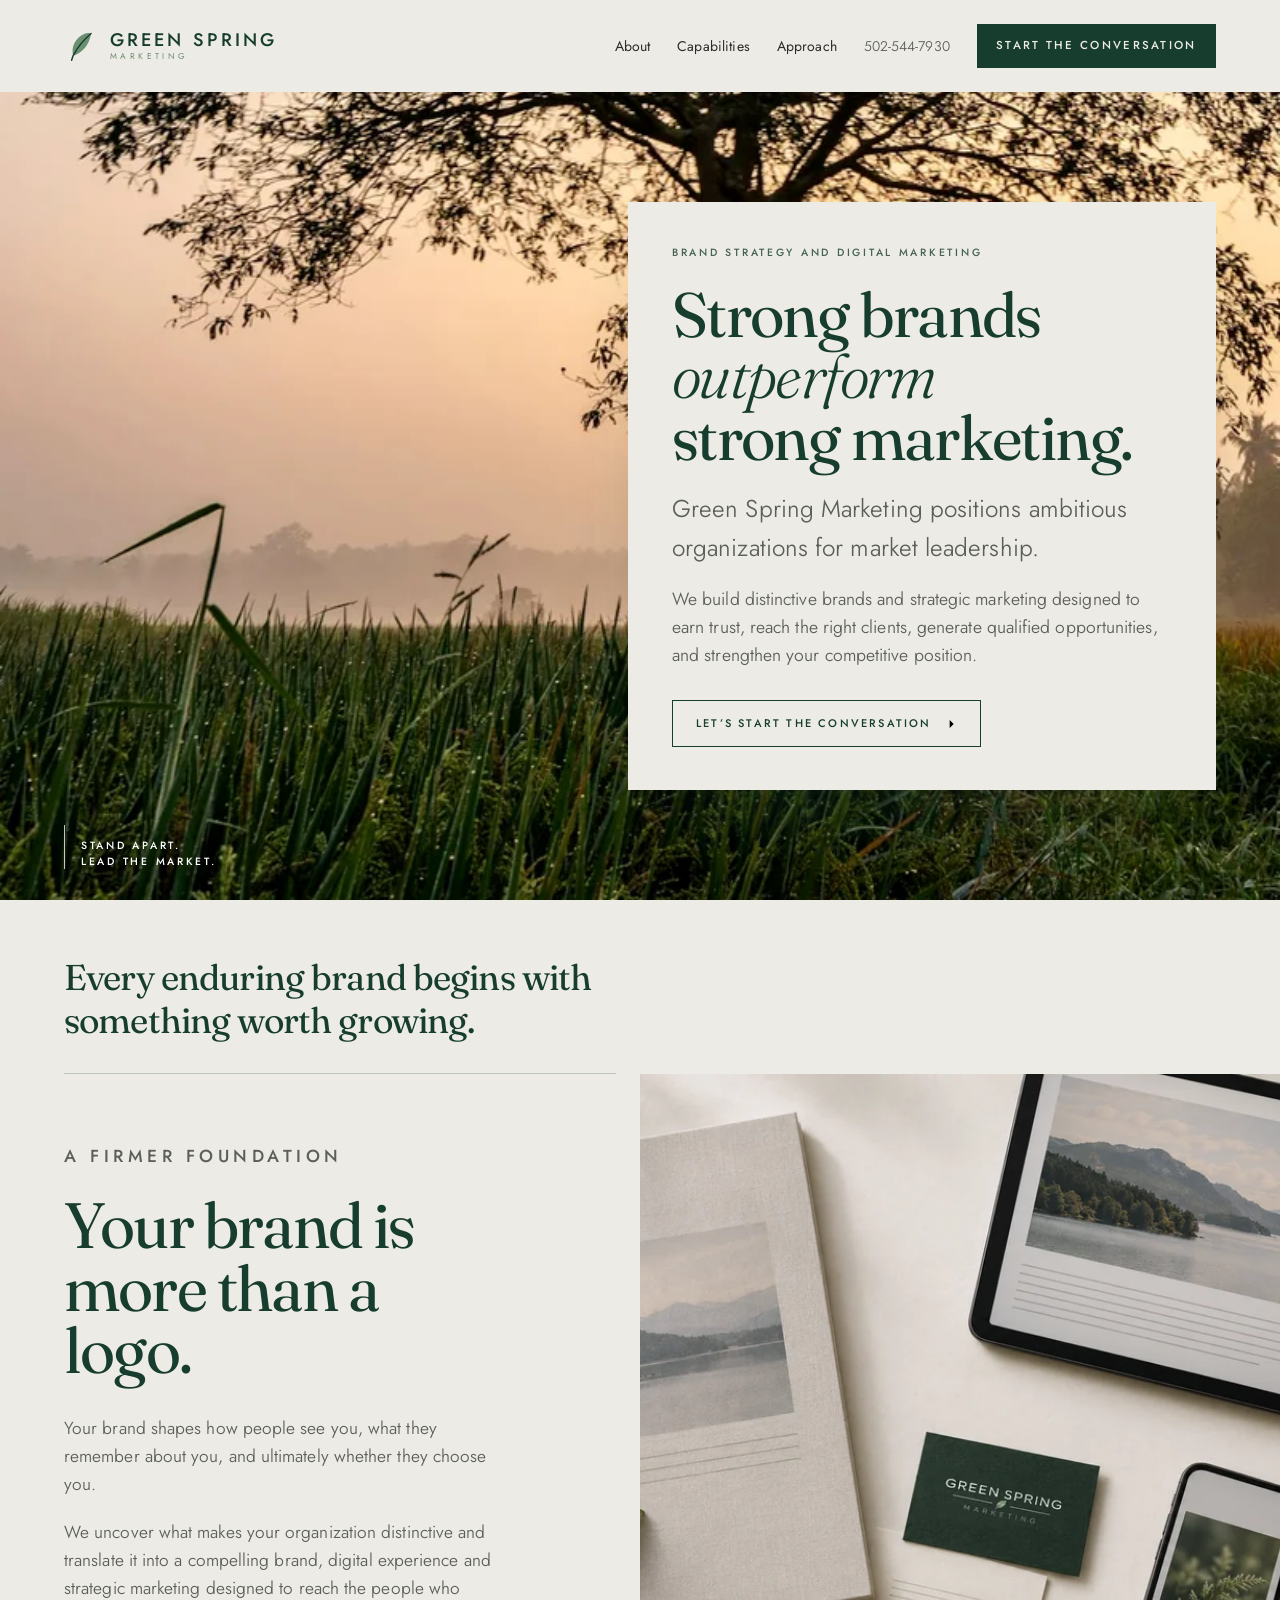
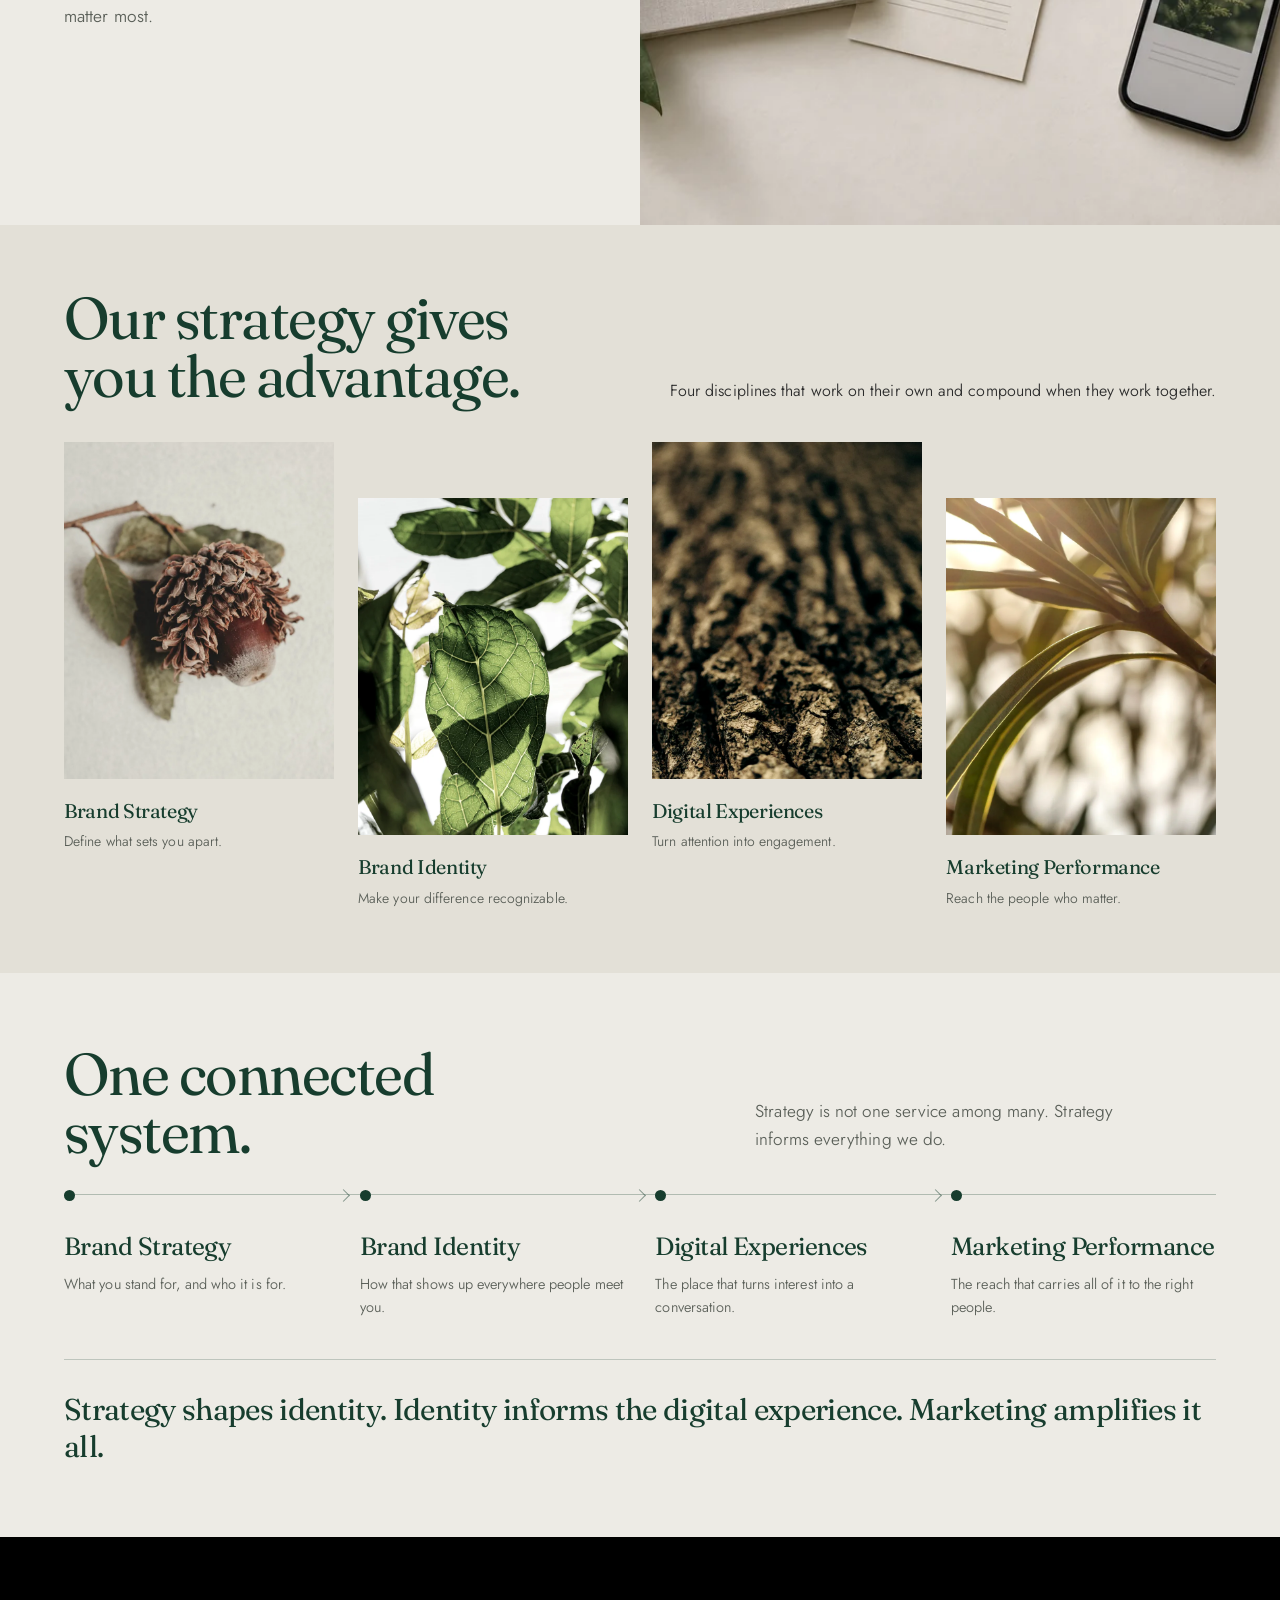
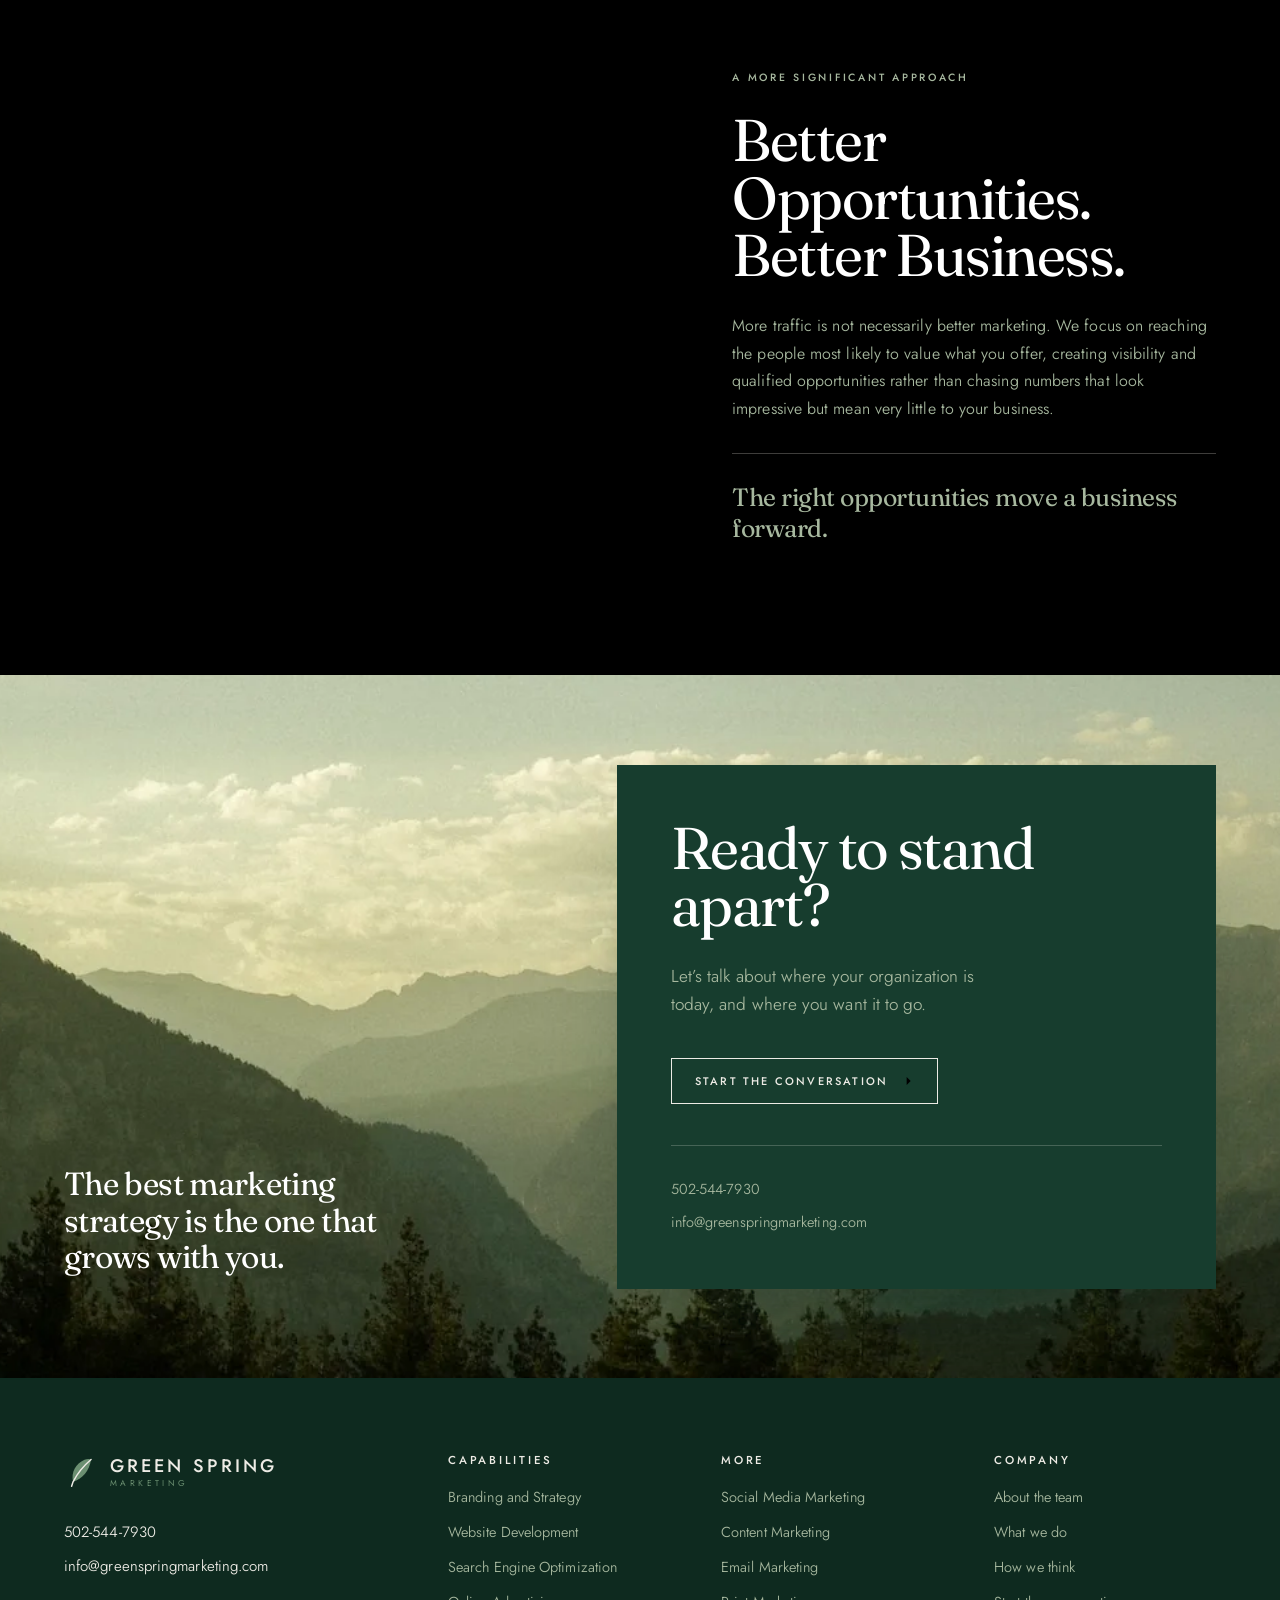
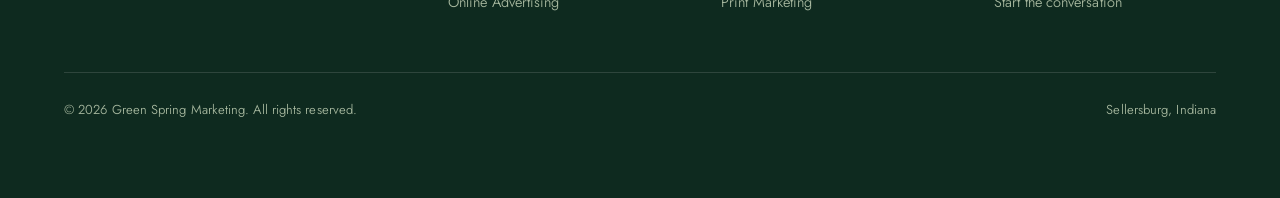
==== commit 60bb5159: "Revise home page layout and content; update stylesheets; optimize hero section; remove address from " ====
--- a/index.html
+++ b/index.html
@@ -9,7 +9,7 @@
 <link rel="preconnect" href="https://fonts.googleapis.com">
 <link rel="preconnect" href="https://fonts.gstatic.com" crossorigin>
 <link href="https://fonts.googleapis.com/css2?family=Fraunces:ital,opsz,wght@0,9..144,300..600;1,9..144,300..500&amp;family=Jost:wght@300;400;500&amp;display=swap" rel="stylesheet">
-<link rel="stylesheet" href="assets/css/site.css?v=27">
+<link rel="stylesheet" href="assets/css/site.css?v=31">
 <noscript><style>
   .rv{opacity:1;transform:none}
   .mask>span{transform:none}
@@ -60,7 +60,6 @@
   <div class="menu__foot">
     <a href="tel:+15025447930">502-544-7930</a>
     <a href="mailto:info@greenspringmarketing.com">info@greenspringmarketing.com</a>
-    <span>12414 Covered Bridge Road, Sellersburg, IN 47172</span>
   </div>
 </nav>
 
@@ -102,19 +101,27 @@
 
 <!-- ============================== foundation ============================== -->
 <section class="found" id="foundation">
-  <div class="wrap">
+  <div class="wrap found__top">
     <p class="found__bridge rv">Every enduring brand begins with something worth growing.</p>
   </div>
-  <div class="wrap found__in">
-    <div class="found__lead">
+  <div class="found__split">
+    <div class="found__text">
       <p class="label found__eyebrow rv">A firmer foundation</p>
       <h2 class="display found__h2 rv" style="--d:80ms">Your brand is more than a logo.</h2>
-    </div>
-    <div class="found__body">
       <p class="rv" style="--d:160ms">Your brand shapes how people see you, what they remember about you, and ultimately whether they choose you.</p>
       <p class="rv" style="--d:220ms">We uncover what makes your organization distinctive and translate it into a compelling brand, digital experience and strategic marketing designed to reach the people who matter most.</p>
       <p class="found__callout rv" style="--d:280ms">Know what sets you apart. Build from there.</p>
     </div>
+    <figure class="found__media rv" style="--d:120ms">
+      <picture>
+        <source media="(max-width:980px)" srcset="assets/img/brand-world-w-800.webp 800w, assets/img/brand-world-w-1360.webp 1360w" sizes="100vw">
+        <img src="assets/img/brand-world-1024.webp"
+             srcset="assets/img/brand-world-720.webp 720w, assets/img/brand-world-1024.webp 1024w"
+             sizes="(max-width:980px) 100vw, 50vw"
+             width="1024" height="1024" loading="lazy"
+             alt="A brand identity system laid out on pale paper: a linen-bound brand book, a tablet and a phone showing the website, a Green Spring Marketing business card and a sprig of leaves resting at the edge of the frame.">
+      </picture>
+    </figure>
   </div>
 </section>
 
@@ -268,7 +275,6 @@
       <div class="close__meta">
         <a href="tel:+15025447930">502-544-7930</a>
         <a href="mailto:info@greenspringmarketing.com">info@greenspringmarketing.com</a>
-        <span>12414 Covered Bridge Road, Sellersburg, IN 47172</span>
       </div>
     </div>
   </div>
@@ -290,7 +296,10 @@
             <span class="logo__sub">MARKETING</span>
           </span>
         </a>
-        <p class="foot__blurb">Digital marketing scaled to your business, with strategic advice that turns marketing spend into new clients.</p>
+        <div class="foot__brand">
+          <a href="tel:+15025447930">502-544-7930</a>
+          <a href="mailto:info@greenspringmarketing.com">info@greenspringmarketing.com</a>
+        </div>
       </div>
       <div>
         <h4>Capabilities</h4>
@@ -311,12 +320,12 @@
         </ul>
       </div>
       <div>
-        <h4>Contact</h4>
+        <h4>Company</h4>
         <ul>
           <li><a href="about.html">About the team</a></li>
-          <li><a href="tel:+15025447930">502-544-7930</a></li>
-          <li><a href="mailto:info@greenspringmarketing.com">info@greenspringmarketing.com</a></li>
-          <li>12414 Covered Bridge Road<br>Sellersburg, IN 47172</li>
+          <li><a href="index.html#capabilities">What we do</a></li>
+          <li><a href="index.html#approach">How we think</a></li>
+          <li><a href="index.html#contact">Start the conversation</a></li>
         </ul>
       </div>
     </div>
@@ -327,6 +336,6 @@
   </div>
 </footer>
 
-<script src="assets/js/site.js?v=19" defer></script>
+<script src="assets/js/site.js?v=20" defer></script>
 </body>
 </html>
--- a/assets/css/site.css
+++ b/assets/css/site.css
@@ -90,8 +90,8 @@
     transition:opacity .95s var(--ease-out),transform .95s var(--ease-out);
     transition-delay:var(--d,0ms)}
 .rv.in{opacity:1;transform:none}
-.mask{display:block;overflow:hidden}
-.mask>span{display:block;transform:translateY(105%);
+.mask{display:block;overflow:hidden;padding-bottom:.17em;margin-bottom:-.17em}
+.mask>span{display:block;transform:translateY(128%);
            transition:transform 1.05s var(--ease-out);transition-delay:var(--d,0ms)}
 .in .mask>span,.mask.in>span{transform:none}
 
@@ -177,9 +177,10 @@
 .hero__h1{color:var(--forest);margin-bottom:clamp(16px,1.6vw,24px);
   font-size:clamp(35px,4.9vw,70px)}
 .hero__h1 em{font-style:italic;font-weight:300}
-.hero__sub{color:var(--ink-soft);margin-bottom:clamp(14px,1.4vw,20px);max-width:32ch}
-.hero__sub2{color:var(--ink-soft);max-width:40ch;
-  font-size:clamp(14.5px,1.02vw,16.5px);line-height:1.6;
+.hero__sub{color:var(--ink-soft);margin-bottom:clamp(14px,1.4vw,20px);
+  font-size:clamp(20px,1.91vw,29px);text-wrap:balance}
+.hero__sub2{color:var(--ink-soft);
+  font-size:clamp(16px,1.38vw,21px);line-height:1.58;text-wrap:pretty;
   margin-bottom:clamp(24px,2.4vw,34px)}
 .hero__cue{position:absolute;left:var(--gut);bottom:clamp(24px,3.4vh,44px);
   display:flex;align-items:flex-end;gap:16px;color:var(--white)}
@@ -196,31 +197,39 @@
    A firmer foundation. Type led, no comparison panels. The section carries
    one idea at large scale and then hands off to the four disciplines.
    ========================================================================== */
-.found{background:var(--stone);padding-block:var(--rhythm)}
+.found{background:var(--stone)}
+.found__top{padding-block:clamp(40px,4.4vw,72px) 0}
 .found__bridge{font-family:var(--serif);font-weight:400;color:var(--forest);
   font-size:clamp(23px,2.8vw,44px);line-height:1.2;letter-spacing:-.024em;
-  padding-bottom:clamp(26px,3vw,44px);margin-bottom:clamp(30px,3.4vw,50px);
+  max-width:24ch;padding-bottom:clamp(22px,2.4vw,34px);
   border-bottom:1px solid rgba(23,61,46,.22)}
-.found__in{display:grid;grid-template-columns:minmax(0,1fr) minmax(0,46%);
-  gap:clamp(28px,4.5vw,90px);align-items:start}
-.found__lead{min-width:0}
-.found__eyebrow{color:var(--forest);opacity:.78;margin-bottom:clamp(18px,2vw,28px)}
-.found__h2{color:var(--forest);font-size:clamp(36px,5.4vw,84px);line-height:.98;
-  letter-spacing:-.028em;max-width:8.5ch}
-.found__body{display:flex;flex-direction:column;gap:clamp(18px,2vw,26px);
-  padding-top:clamp(6px,1.2vw,18px)}
-.found__body p{color:var(--ink-soft);font-size:clamp(16.5px,1.32vw,21px);line-height:1.6}
-.found__callout{color:var(--forest);font-family:var(--serif);font-weight:400;
-  font-size:clamp(20px,1.95vw,30px);line-height:1.22;letter-spacing:-.02em;
-  margin-top:clamp(10px,1.4vw,20px);padding-top:clamp(20px,2.2vw,30px);
+
+.found__split{display:grid;align-items:stretch;
+  grid-template-columns:minmax(0,1fr) minmax(0,min(50%,880px))}
+.found__text{
+  padding-inline:max(var(--gut),calc((100vw - var(--maxw)) / 2 + var(--gut)))
+                clamp(34px,4.6vw,88px);
+  padding-block:clamp(46px,5.4vw,90px)}
+.found__eyebrow{color:var(--forest);opacity:.78;margin-bottom:clamp(16px,1.8vw,26px)}
+.found__h2{color:var(--forest);font-size:clamp(38px,5vw,80px);line-height:.98;
+  letter-spacing:-.028em;max-width:11ch;margin-bottom:clamp(24px,2.6vw,38px)}
+.found__text p{color:var(--ink-soft);font-size:clamp(17px,1.36vw,22px);line-height:1.6;
+  max-width:44ch}
+.found__text p+p{margin-top:clamp(16px,1.6vw,22px)}
+.found__text .found__callout{color:var(--forest);font-family:var(--serif);font-weight:400;
+  font-size:clamp(21px,2vw,31px);line-height:1.22;letter-spacing:-.02em;max-width:22ch;
+  margin-top:clamp(22px,2.4vw,34px);padding-top:clamp(22px,2.4vw,32px);
   border-top:1px solid rgba(23,61,46,.22)}
+.found__media{position:relative;margin:0;overflow:hidden;background:var(--stone-warm)}
+.found__media img{position:absolute;inset:0;width:100%;height:100%;
+  object-fit:cover;object-position:50% 46%}
 
 /* ==========================================================================
    Capabilities. Four frames on a staggered baseline, not a card grid.
    ========================================================================== */
-.caps{padding-block:calc(var(--rhythm) * .86);background:var(--stone-warm)}
+.caps{padding-block:calc(var(--rhythm) * .72);background:var(--stone-warm)}
 .caps__head{display:grid;grid-template-columns:1fr auto;align-items:end;
-  gap:24px;margin-bottom:clamp(34px,3.8vw,60px)}
+  gap:24px;margin-bottom:clamp(26px,2.9vw,44px)}
 .caps__head h2{color:var(--forest);max-width:14ch}
 .caps__row{display:grid;grid-template-columns:repeat(4,1fr);gap:clamp(16px,1.9vw,32px)}
 .cap{position:relative}
@@ -242,12 +251,12 @@
    Statement. The photograph's own black carries the type. 21:1, no scrim.
    ========================================================================== */
 .stmt{position:relative;background:#000;color:var(--stone);overflow:hidden;
-  min-height:min(92svh,860px);display:flex;align-items:center}
+  min-height:min(82svh,740px);display:flex;align-items:center}
 .stmt__media{position:absolute;inset:-36px 0;width:62%}
 .stmt__media img{width:100%;height:100%;object-fit:cover;object-position:left center;
   will-change:transform}
 .stmt__in{position:relative;width:100%;max-width:var(--maxw);margin-inline:auto;
-  padding:clamp(70px,9vw,130px) var(--gut);
+  padding:clamp(56px,7vw,104px) var(--gut);
   display:grid;grid-template-columns:1fr minmax(0,min(42%,520px))}
 .stmt__copy{grid-column:2}
 .stmt__copy .label{color:var(--moss);margin-bottom:clamp(20px,2vw,30px)}
@@ -263,9 +272,9 @@
    One connected system. The connected line concept Linda liked, reworked
    around the four core disciplines in sequence rather than eight services.
    ========================================================================== */
-.flow{background:var(--stone);padding-block:var(--rhythm)}
+.flow{background:var(--stone);padding-block:calc(var(--rhythm) * .8)}
 .flow__head{display:grid;grid-template-columns:minmax(0,1fr) minmax(0,40%);
-  gap:clamp(20px,3vw,56px);align-items:end;margin-bottom:clamp(28px,3.2vw,48px)}
+  gap:clamp(20px,3vw,56px);align-items:end;margin-bottom:clamp(24px,2.6vw,38px)}
 .flow__head h2{color:var(--forest);max-width:14ch}
 .flow__head p{color:var(--ink-soft);max-width:38ch;padding-bottom:.4em}
 
@@ -290,7 +299,7 @@
   margin-bottom:clamp(8px,1vw,14px)}
 .flow__step p{color:var(--ink-soft);font-size:clamp(14.5px,1.05vw,17px);line-height:1.55}
 
-.flow__key{margin-top:clamp(34px,4vw,60px);padding-top:clamp(24px,2.6vw,36px);
+.flow__key{margin-top:clamp(28px,3.2vw,46px);padding-top:clamp(22px,2.4vw,32px);
   border-top:1px solid rgba(23,61,46,.22);
   font-family:var(--serif);font-weight:400;color:var(--forest);
   font-size:clamp(21px,2.35vw,36px);line-height:1.24;letter-spacing:-.022em}
@@ -325,7 +334,10 @@
   gap:clamp(30px,4vw,60px);padding-bottom:clamp(40px,4.5vw,64px)}
 .foot .logo__name{color:var(--stone)}
 .foot .logo__sub{color:var(--sage)}
-.foot__blurb{margin-top:22px;max-width:34ch;font-size:14.5px;line-height:1.7}
+.foot__brand{margin-top:clamp(22px,2.4vw,30px);display:grid;gap:9px;
+  font-size:15px;max-width:30ch}
+.foot__brand a{color:var(--stone)}
+.foot__brand a:hover{color:var(--sage)}
 .foot h4{font-family:var(--sans);font-size:11.5px;font-weight:500;letter-spacing:.24em;
   text-transform:uppercase;color:var(--stone);margin-bottom:18px}
 .foot ul{list-style:none;margin:0;padding:0;display:grid;gap:10px;font-size:14.5px}
@@ -356,14 +368,16 @@
   .hero{margin-top:var(--nav-h)}
   .hero__grid{grid-template-columns:1fr;align-items:end;padding-bottom:clamp(30px,5vh,56px)}
   .hero__plate{grid-column:1;width:min(100%,560px);padding:clamp(24px,4.4vw,40px)}
-  .hero__sub{font-size:16px;margin-bottom:10px}
-  .hero__sub2{font-size:14px;line-height:1.55;margin-bottom:20px}
+  .hero__sub{font-size:clamp(16px,2.6vw,25px);margin-bottom:10px}
+  .hero__sub2{font-size:clamp(14px,2.05vw,19px);line-height:1.55;margin-bottom:20px}
   .hero__cue{display:none}
   .caps__row{grid-template-columns:repeat(2,1fr);row-gap:clamp(34px,5vw,56px)}
   .cap:nth-child(even){margin-top:0}
   .cap:nth-child(3),.cap:nth-child(4){margin-top:0}
-  .found__in{grid-template-columns:1fr;gap:clamp(22px,3.4vw,34px)}
+  .found__split{grid-template-columns:1fr}
+  .found__text{padding-inline:var(--gut);padding-block:clamp(32px,4.6vw,54px)}
   .found__h2{max-width:16ch}
+  .found__media{aspect-ratio:16/10}
   .flow__head{grid-template-columns:1fr}
   .flow__head p{padding-bottom:0}
   .flow__row{grid-template-columns:repeat(2,1fr);row-gap:clamp(30px,4vw,44px)}
@@ -400,17 +414,20 @@
 /* The hero plate now carries two supporting paragraphs on Linda's direction.
    On a short window it steps down rather than pushing the hero past the fold. */
 @media (min-width:981px) and (max-height:860px){
+  .hero__grid{grid-template-columns:1fr minmax(0,min(49%,580px))}
   .hero__h1{font-size:clamp(32px,4.1vw,60px)}
   .hero__plate{padding:clamp(26px,2.9vw,44px)}
-  .hero__sub{font-size:clamp(16px,1.2vw,19px);margin-bottom:12px}
-  .hero__sub2{font-size:clamp(14px,.95vw,15.5px);line-height:1.55;margin-bottom:22px}
+  .hero__sub{font-size:clamp(18px,1.64vw,25px);margin-bottom:12px}
+  .hero__sub2{font-size:clamp(15px,1.18vw,18px);line-height:1.55;margin-bottom:22px}
   .hero__eyebrow{margin-bottom:16px}
 }
 
 @media (min-width:981px) and (max-height:700px){
+  .hero__grid{grid-template-columns:1fr minmax(0,min(46%,472px))}
   .hero__h1{font-size:clamp(30px,3.5vw,50px)}
   .hero__plate{padding:clamp(22px,2.4vw,34px)}
-  .hero__sub2{font-size:13.5px;margin-bottom:18px}
+  .hero__sub{font-size:clamp(17px,1.38vw,21px)}
+  .hero__sub2{font-size:clamp(14px,1.02vw,15.5px);margin-bottom:18px}
 }
 
 @media (prefers-reduced-motion:reduce){
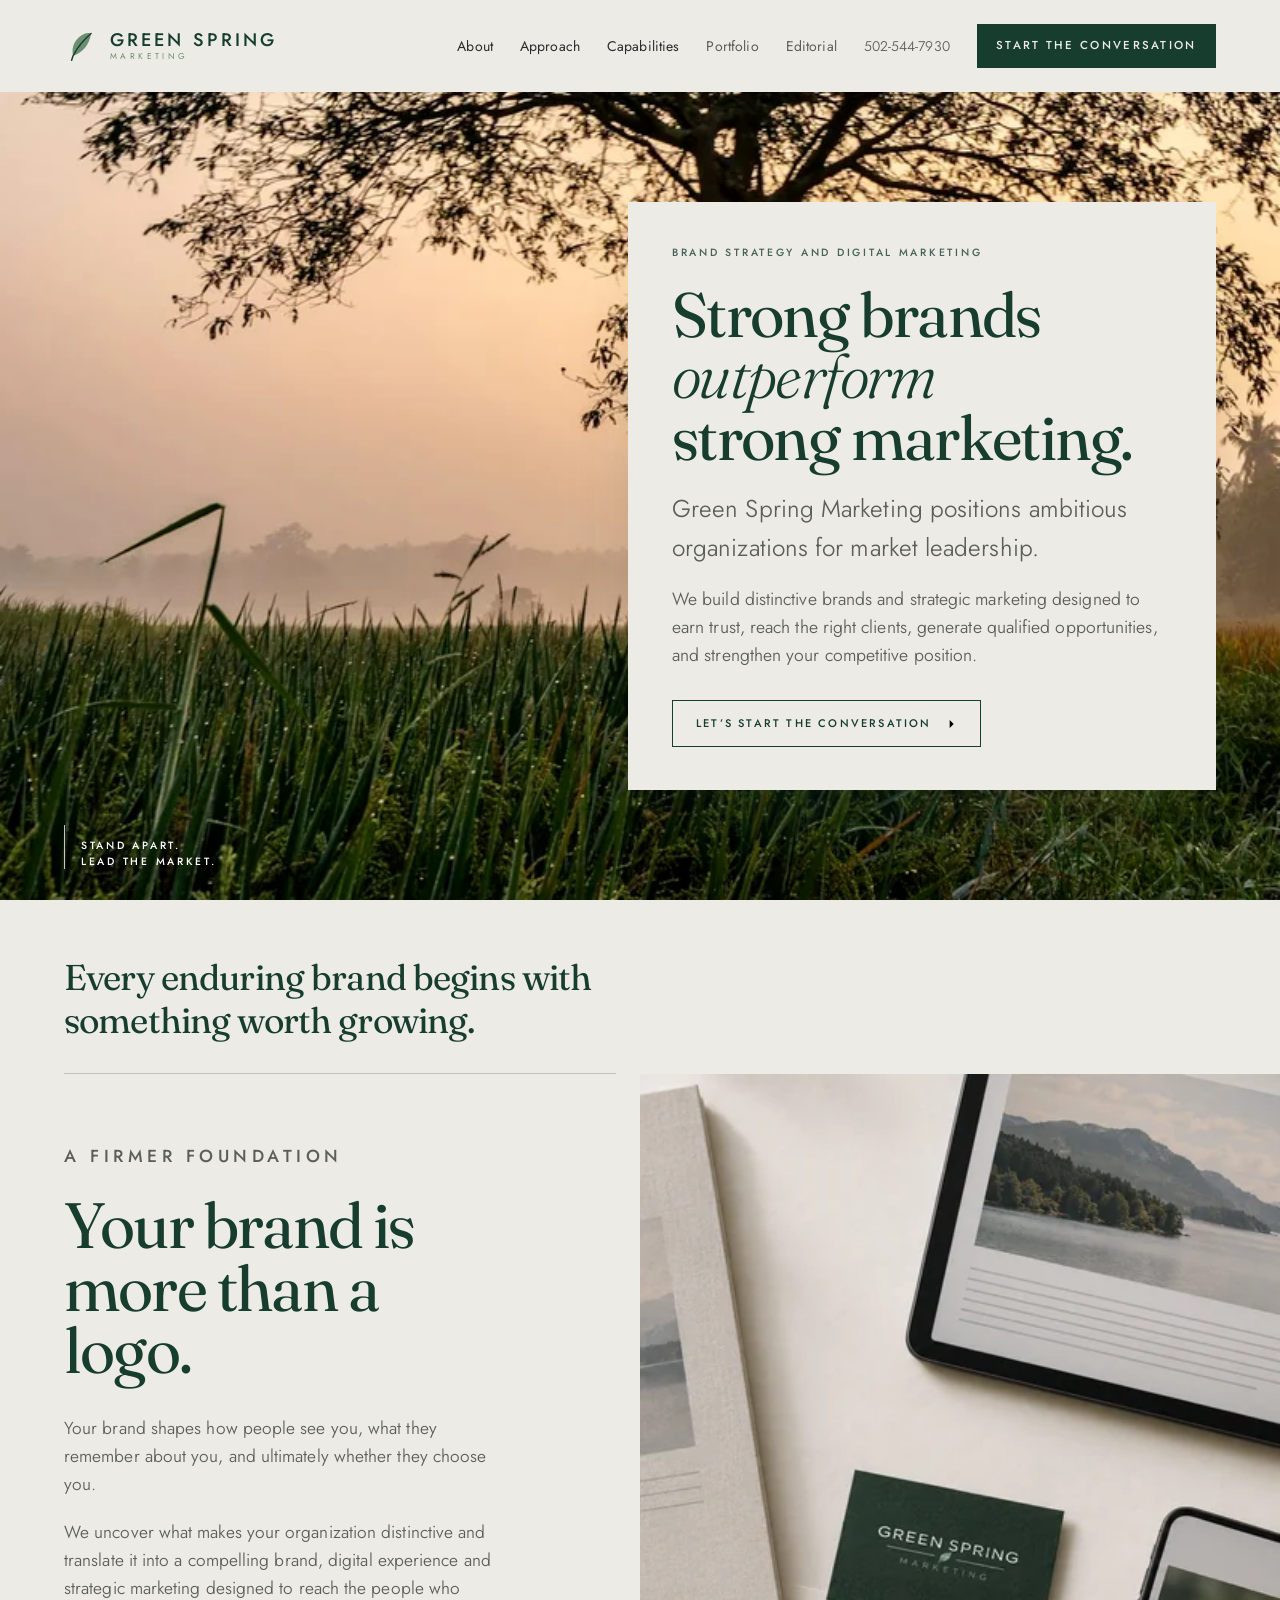
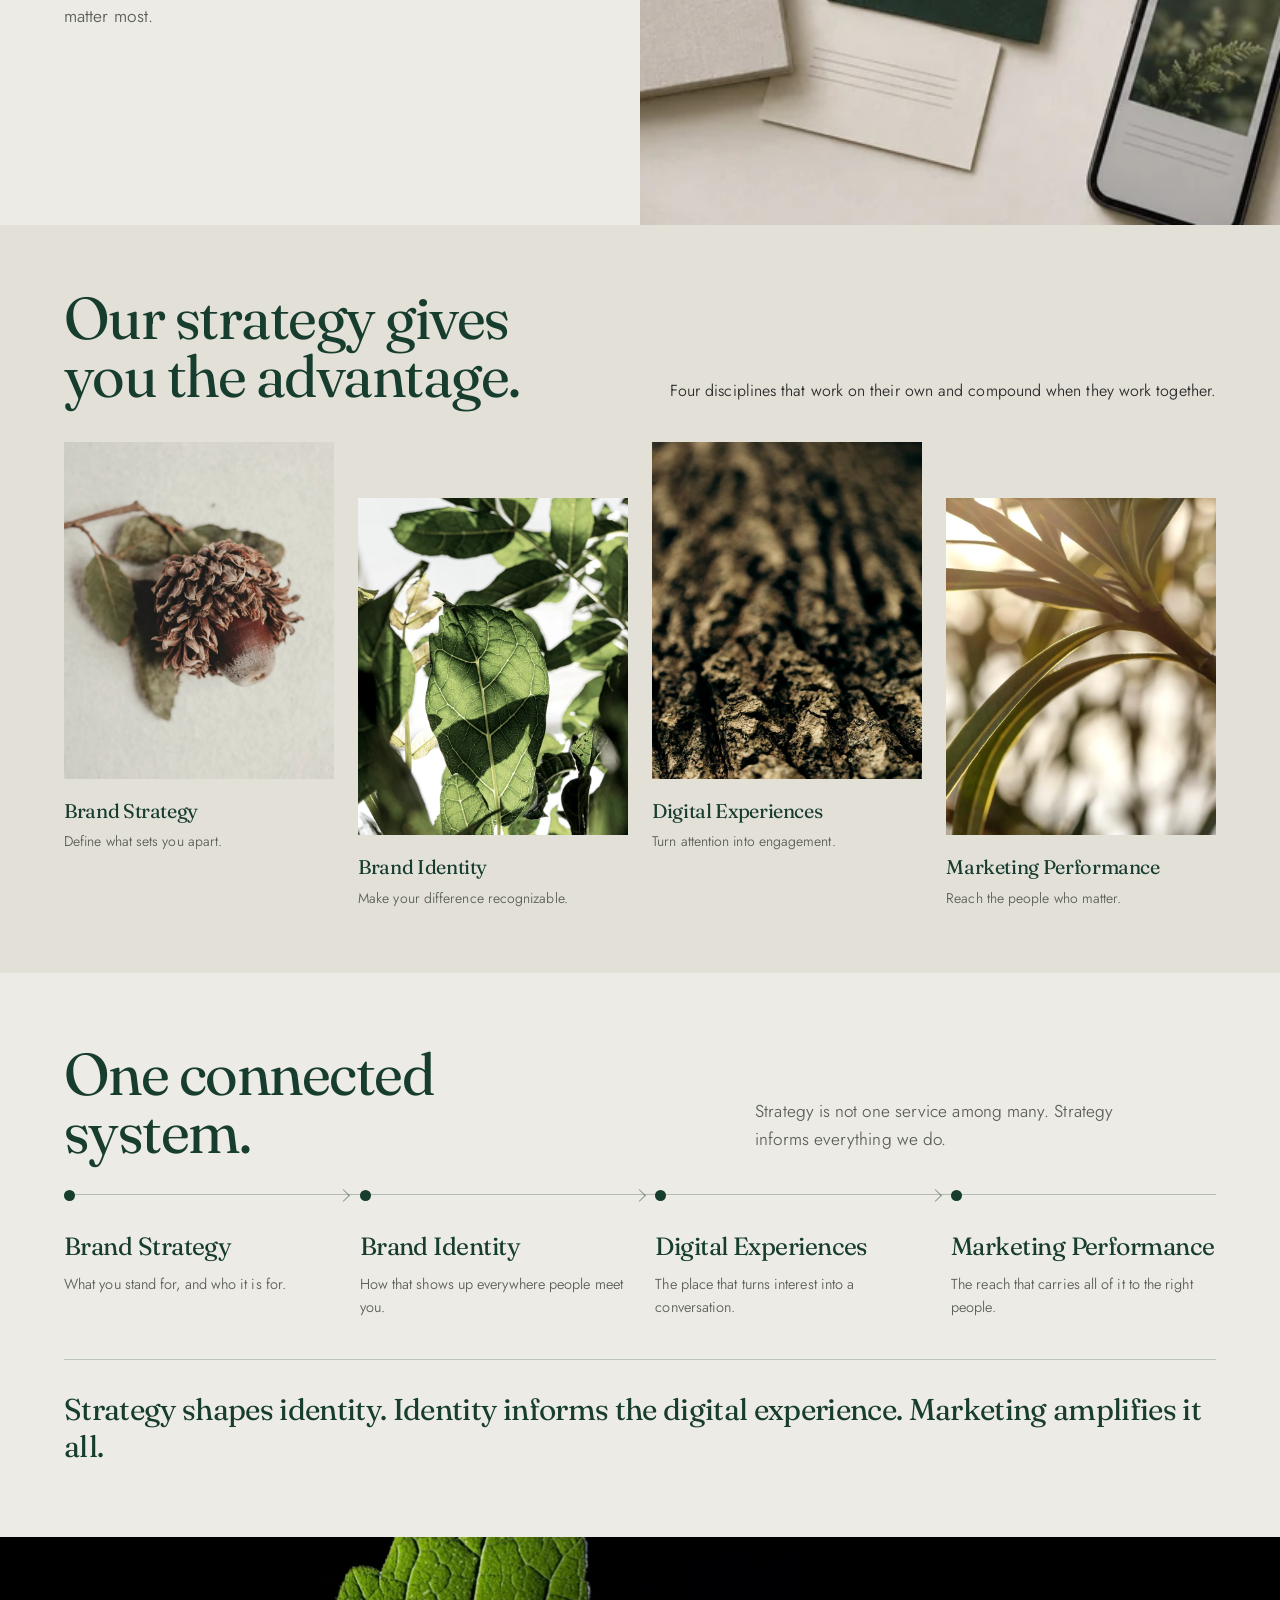
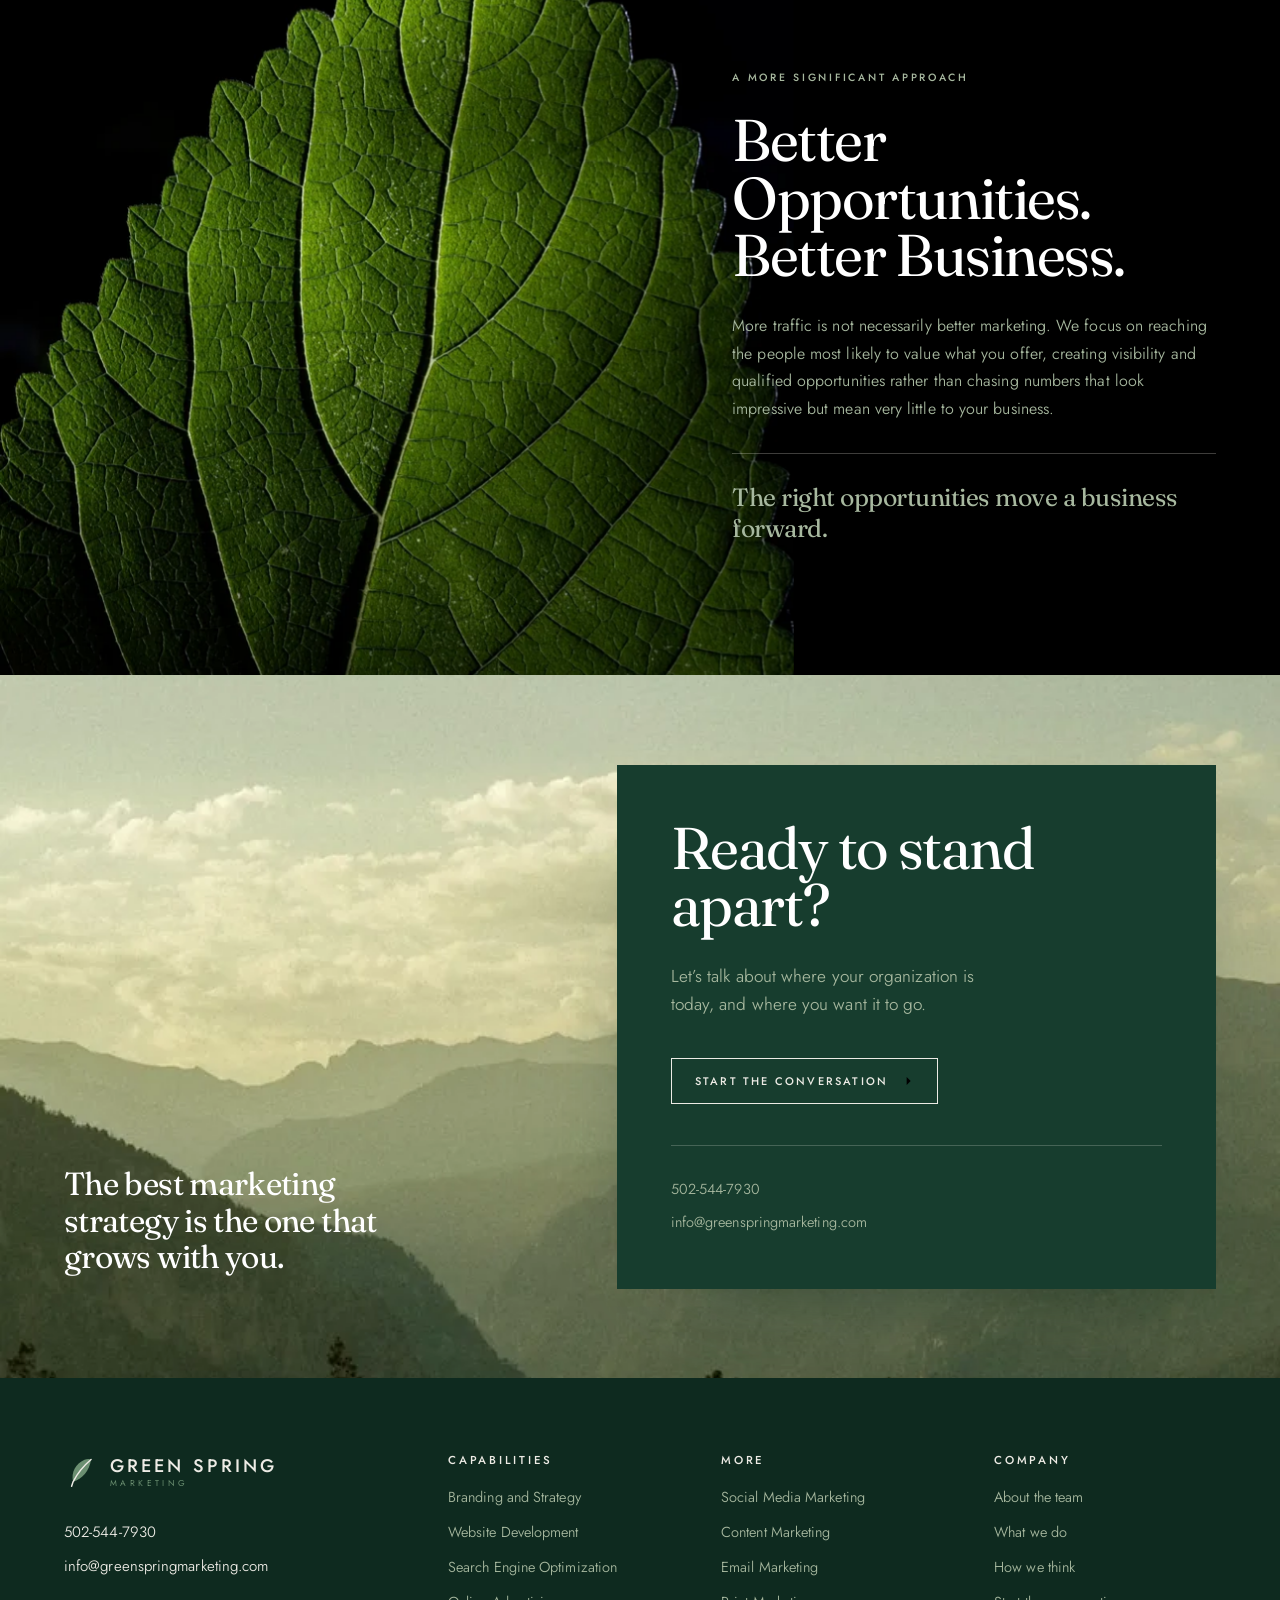
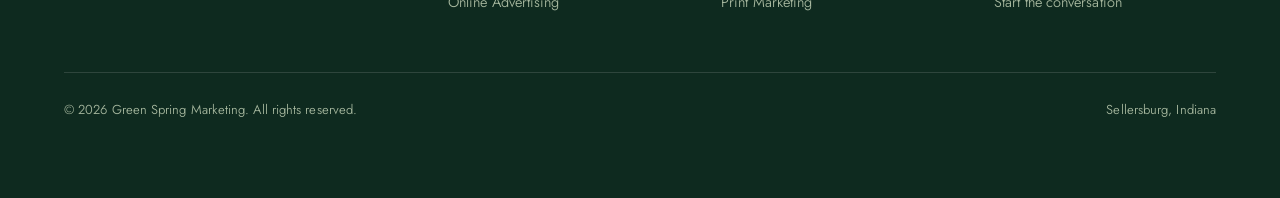
==== commit 1d056234: "Nav: add Portfolio and Editorial, reorder Approach before Capabilities Linda's menu instruction of 1" ====
--- a/index.html
+++ b/index.html
@@ -9,7 +9,7 @@
 <link rel="preconnect" href="https://fonts.googleapis.com">
 <link rel="preconnect" href="https://fonts.gstatic.com" crossorigin>
 <link href="https://fonts.googleapis.com/css2?family=Fraunces:ital,opsz,wght@0,9..144,300..600;1,9..144,300..500&amp;family=Jost:wght@300;400;500&amp;display=swap" rel="stylesheet">
-<link rel="stylesheet" href="assets/css/site.css?v=31">
+<link rel="stylesheet" href="assets/css/site.css?v=32">
 <noscript><style>
   .rv{opacity:1;transform:none}
   .mask>span{transform:none}
@@ -41,8 +41,10 @@
     </a>
     <nav class="nav__links" aria-label="Primary">
       <a class="nav__link" href="about.html">About</a>
+      <a class="nav__link" href="index.html#approach">Approach</a>
       <a class="nav__link" href="index.html#capabilities">Capabilities</a>
-      <a class="nav__link" href="index.html#approach">Approach</a>
+      <a class="nav__link nav__link--soon" aria-disabled="true">Portfolio</a>
+      <a class="nav__link nav__link--soon" aria-disabled="true">Editorial</a>
       <a class="nav__tel" href="tel:+15025447930">502-544-7930</a>
       <a class="btn btn--solid nav__cta" href="#contact">Start the conversation</a>
     </nav>
@@ -54,9 +56,11 @@
 
 <nav class="menu" id="menu" aria-label="Mobile">
   <a href="about.html" style="--i:0">About</a>
-  <a href="index.html#capabilities" style="--i:1">Capabilities</a>
-  <a href="index.html#approach" style="--i:2">Approach</a>
-  <a href="#contact" style="--i:4">Contact</a>
+  <a href="index.html#approach" style="--i:1">Approach</a>
+  <a href="index.html#capabilities" style="--i:2">Capabilities</a>
+  <a aria-disabled="true" style="--i:3">Portfolio</a>
+  <a aria-disabled="true" style="--i:4">Editorial</a>
+  <a href="#contact" style="--i:5">Contact</a>
   <div class="menu__foot">
     <a href="tel:+15025447930">502-544-7930</a>
     <a href="mailto:info@greenspringmarketing.com">info@greenspringmarketing.com</a>
--- a/assets/css/site.css
+++ b/assets/css/site.css
@@ -128,6 +128,15 @@
   background:var(--forest);transform:scaleX(0);transform-origin:right;
   transition:transform .45s var(--ease-out)}
 .nav__link:hover::after,.nav__link[aria-current]::after{transform:scaleX(1);transform-origin:left}
+/* Portfolio and Editorial sit in the menu because the client asked for the five
+   headings now, but their pages are still being built. They are shown muted and
+   not clickable rather than pointed at nothing: her brief is explicit that only
+   live pages get links. Each one becomes an ordinary nav link as it is built.
+   The muting is done with colour alone, not opacity: at 5.48:1 these still read
+   properly, where a dimmed version fell to 2:1 and could not be read at all. */
+.nav__link--soon{color:var(--ink-soft);cursor:default}
+.nav__link--soon::after{display:none}
+
 .nav__tel{font-size:14px;color:var(--ink-soft);white-space:nowrap}
 .nav__tel:hover{color:var(--forest)}
 .nav__cta{padding:.95em 1.6em;font-size:11.5px}
@@ -148,6 +157,8 @@
   padding-block:10px;opacity:0;transform:translateY(18px);
   transition:opacity .6s var(--ease-out),transform .6s var(--ease-out)}
 body.menu-open .menu>a{opacity:1;transform:none;transition-delay:calc(var(--i) * 70ms + 180ms)}
+/* same treatment on the mobile sheet for the headings that have no page yet */
+body.menu-open .menu>a:not([href]){opacity:.6;cursor:default}
 .menu__foot{margin-top:auto;padding-top:34px;border-top:1px solid rgba(237,235,229,.2);
   color:var(--moss);font-size:15px;display:grid;gap:8px;line-height:1.5}
 .menu__foot a{font-family:var(--sans);font-size:inherit;color:inherit}
@@ -360,6 +371,15 @@
   .stmt__in{grid-template-columns:1fr;background:#000;
     padding-top:clamp(38px,5vw,58px)}
   .stmt__copy{grid-column:1;max-width:min(100%,620px);margin-left:0}
+}
+
+/* Five headings plus the number and the button is a lot of bar. Between 980 and
+   1100 the default gaps pushed the button onto two lines, so they tighten here
+   and the button is held on one line. */
+@media (max-width:1100px){
+  .nav__in{gap:clamp(14px,1.8vw,26px)}
+  .nav__links{gap:clamp(12px,1.4vw,19px)}
+  .nav__cta{padding:.95em 1.15em;white-space:nowrap}
 }
 
 @media (max-width:980px){
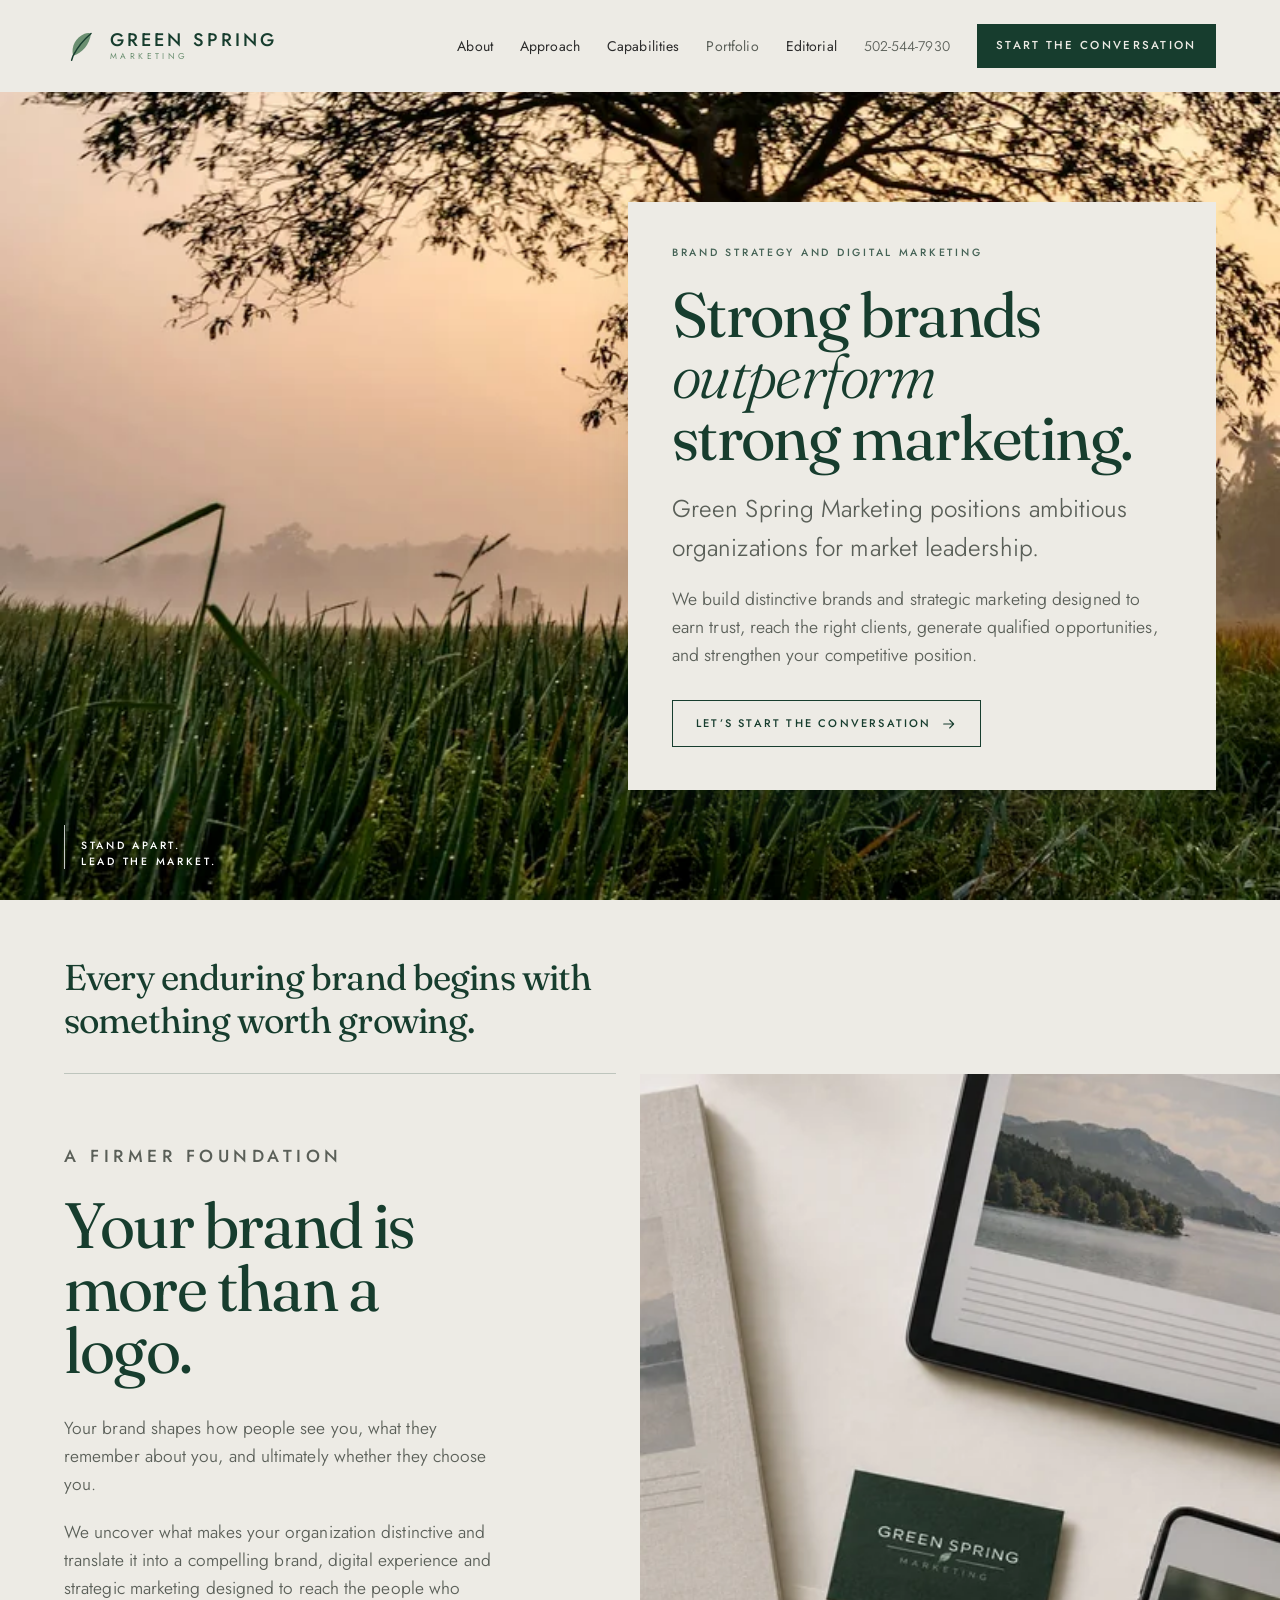
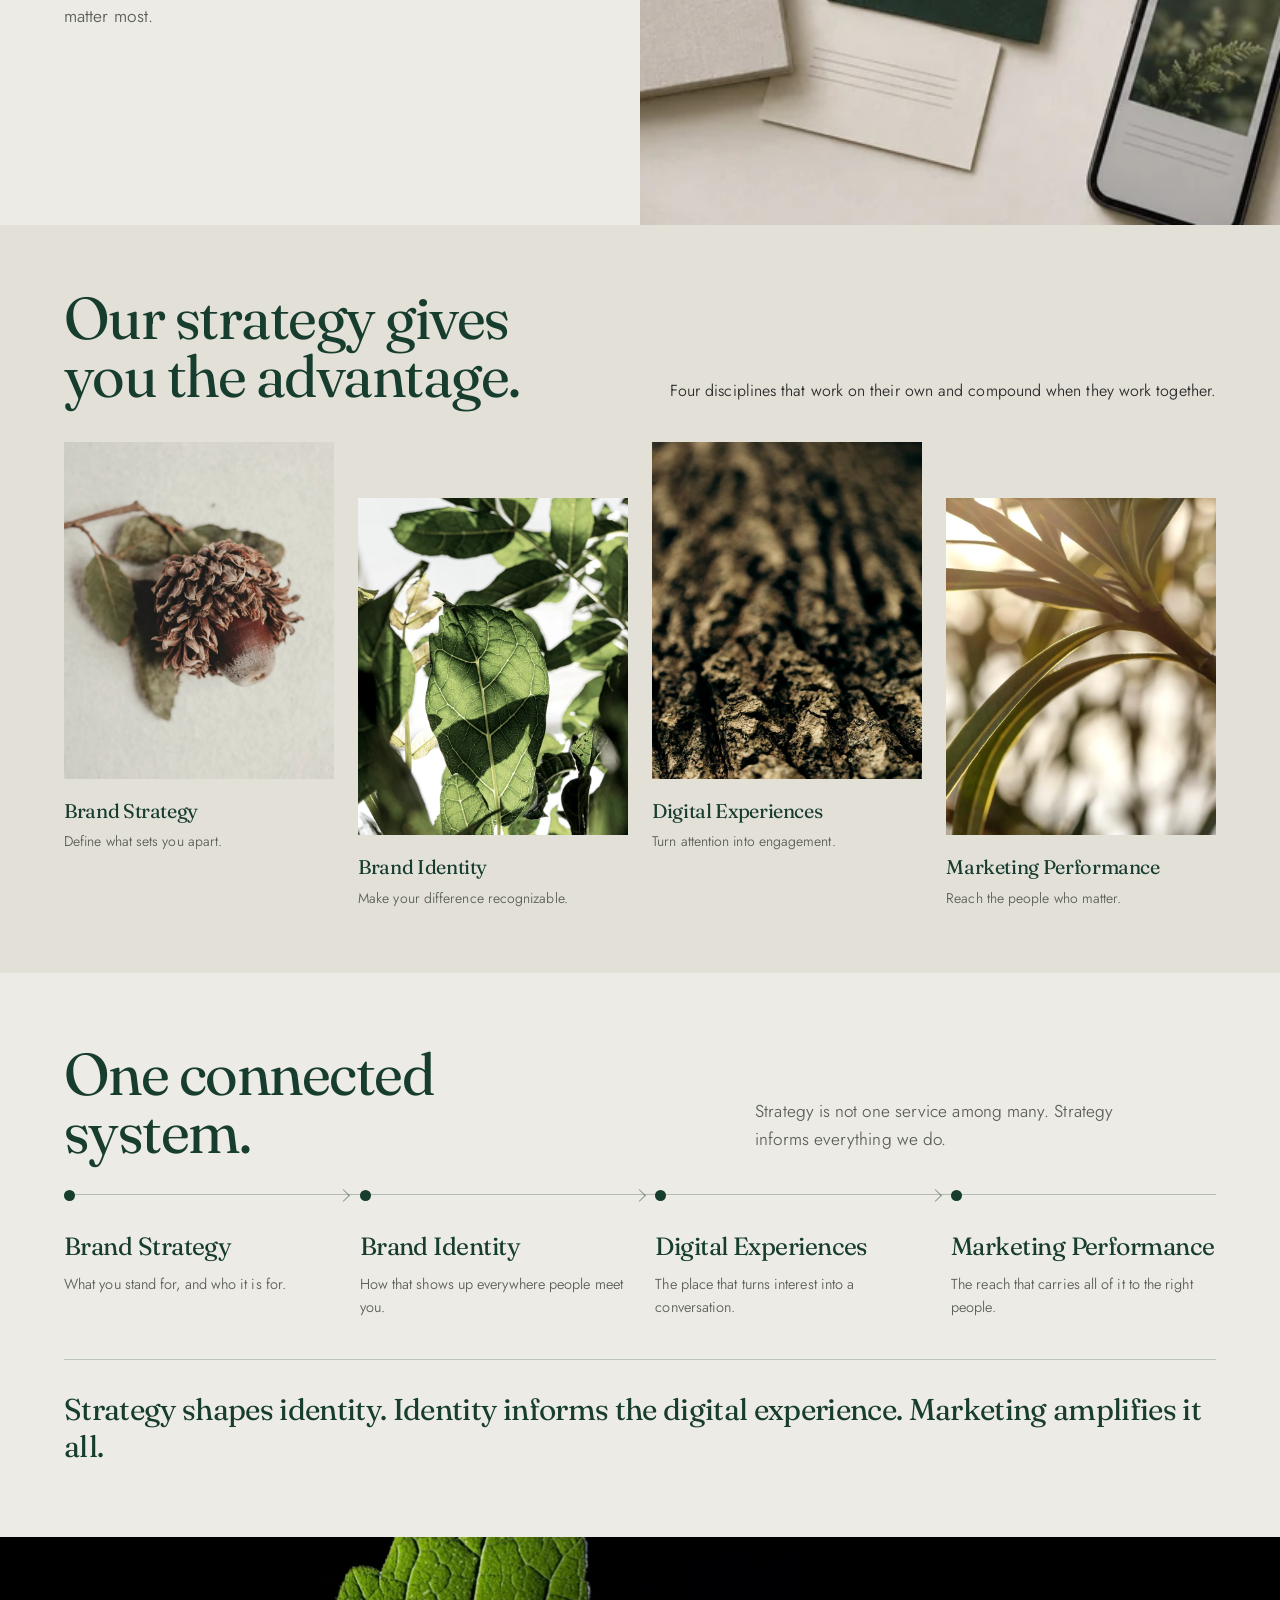
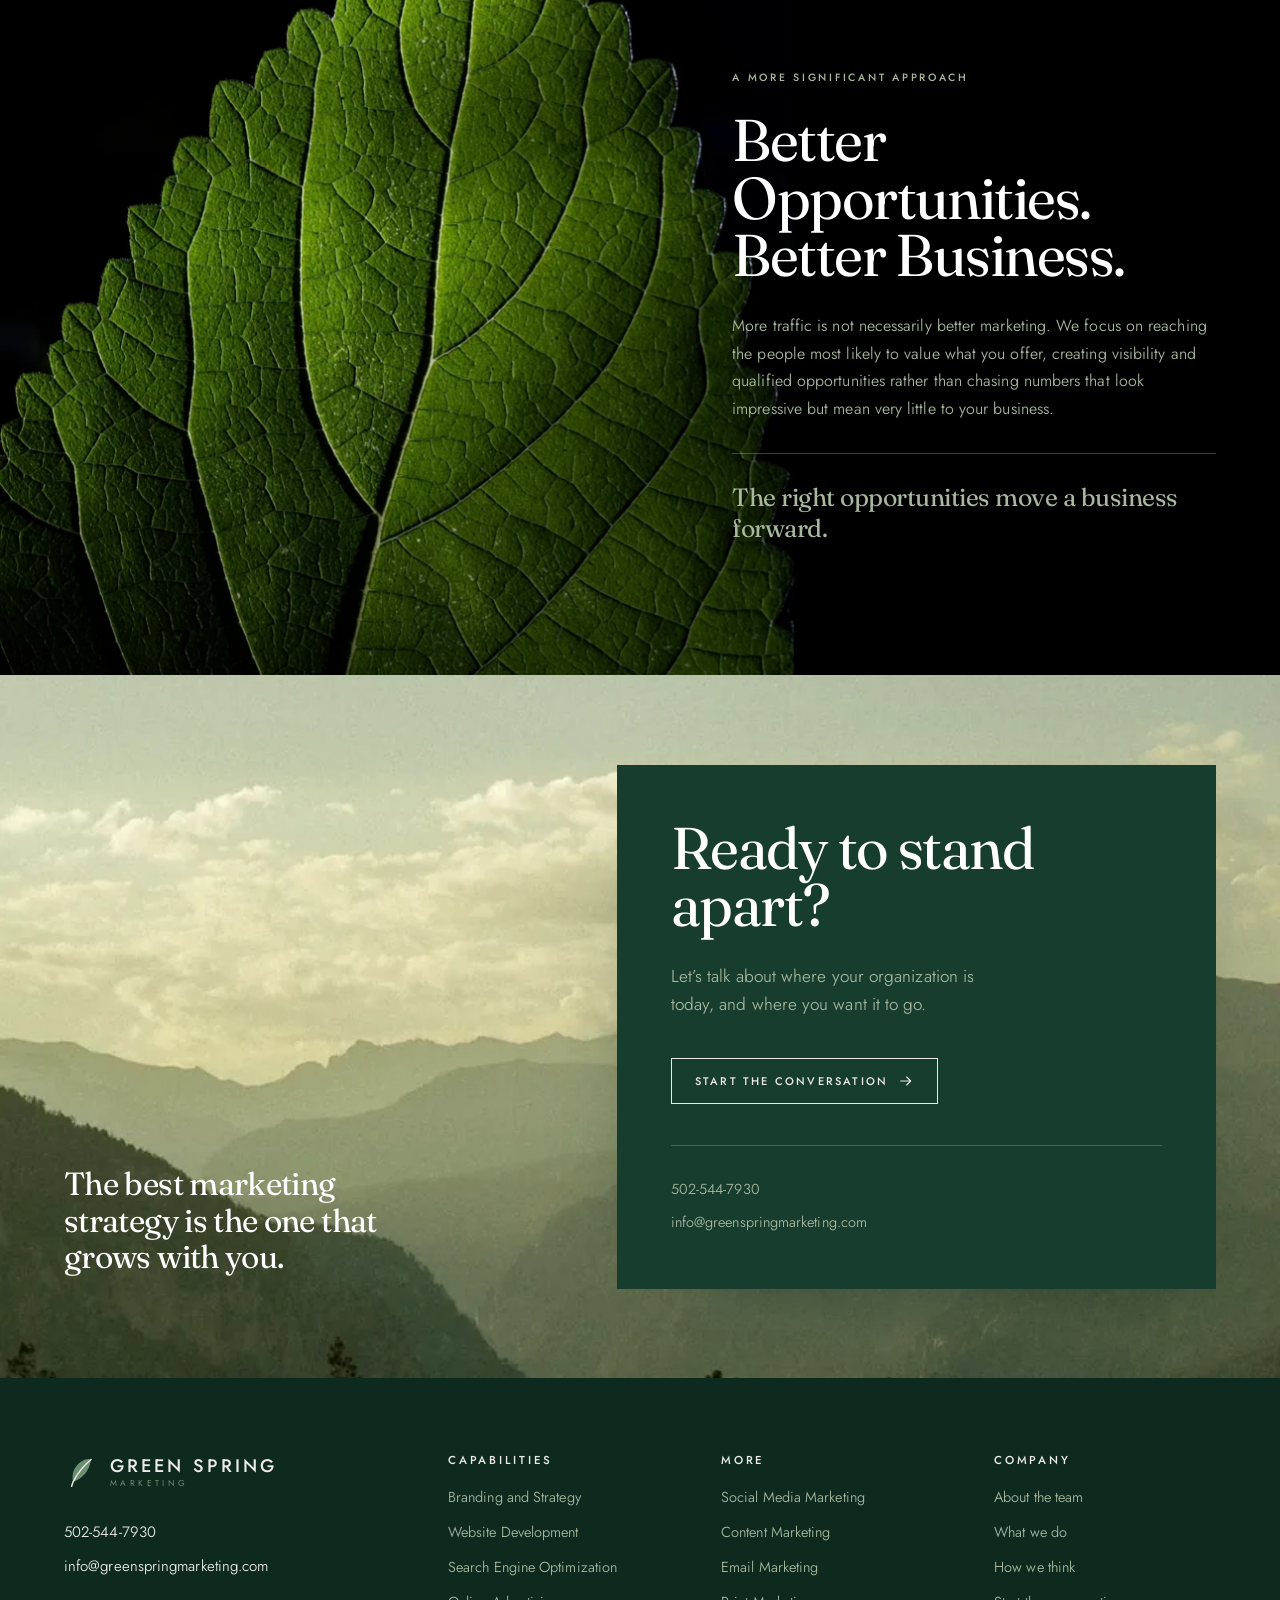
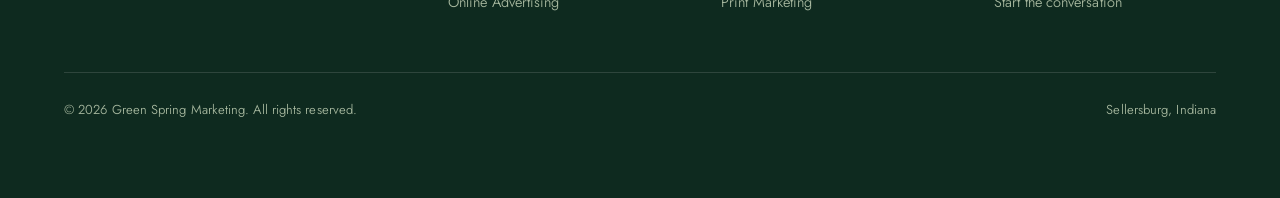
==== commit ca4623d1: "Add Approach, Capabilities and Editorial pages Three new pages built from the copy Linda supplied on" ====
--- a/index.html
+++ b/index.html
@@ -5,11 +5,12 @@
 <meta name="viewport" content="width=device-width,initial-scale=1">
 <title>Green Spring Marketing | Brand strategy and digital marketing</title>
 <meta name="description" content="Green Spring Marketing positions ambitious organizations for market leadership. We build distinctive brands and strategic marketing that earn trust, reach the right clients and generate qualified opportunities.">
+<link rel="canonical" href="https://greenspringmarketing.com/">
 <link rel="icon" href="assets/img/favicon.svg?v=2" type="image/svg+xml">
 <link rel="preconnect" href="https://fonts.googleapis.com">
 <link rel="preconnect" href="https://fonts.gstatic.com" crossorigin>
 <link href="https://fonts.googleapis.com/css2?family=Fraunces:ital,opsz,wght@0,9..144,300..600;1,9..144,300..500&amp;family=Jost:wght@300;400;500&amp;display=swap" rel="stylesheet">
-<link rel="stylesheet" href="assets/css/site.css?v=32">
+<link rel="stylesheet" href="assets/css/site.css?v=33">
 <noscript><style>
   .rv{opacity:1;transform:none}
   .mask>span{transform:none}
@@ -41,10 +42,10 @@
     </a>
     <nav class="nav__links" aria-label="Primary">
       <a class="nav__link" href="about.html">About</a>
-      <a class="nav__link" href="index.html#approach">Approach</a>
-      <a class="nav__link" href="index.html#capabilities">Capabilities</a>
+      <a class="nav__link" href="approach.html">Approach</a>
+      <a class="nav__link" href="capabilities.html">Capabilities</a>
       <a class="nav__link nav__link--soon" aria-disabled="true">Portfolio</a>
-      <a class="nav__link nav__link--soon" aria-disabled="true">Editorial</a>
+      <a class="nav__link" href="editorial.html">Editorial</a>
       <a class="nav__tel" href="tel:+15025447930">502-544-7930</a>
       <a class="btn btn--solid nav__cta" href="#contact">Start the conversation</a>
     </nav>
@@ -56,10 +57,10 @@
 
 <nav class="menu" id="menu" aria-label="Mobile">
   <a href="about.html" style="--i:0">About</a>
-  <a href="index.html#approach" style="--i:1">Approach</a>
-  <a href="index.html#capabilities" style="--i:2">Capabilities</a>
+  <a href="approach.html" style="--i:1">Approach</a>
+  <a href="capabilities.html" style="--i:2">Capabilities</a>
   <a aria-disabled="true" style="--i:3">Portfolio</a>
-  <a aria-disabled="true" style="--i:4">Editorial</a>
+  <a href="editorial.html" style="--i:4">Editorial</a>
   <a href="#contact" style="--i:5">Contact</a>
   <div class="menu__foot">
     <a href="tel:+15025447930">502-544-7930</a>
--- a/assets/css/site.css
+++ b/assets/css/site.css
@@ -75,7 +75,11 @@
 }
 .btn:hover{color:var(--stone)}
 .btn:hover::before{transform:scaleY(1)}
-.btn .arw{transition:transform .5s var(--ease-out)}
+/* the shared #i-arrow symbol carries no paint attributes, so without this it
+   fills solid black and reads as a triangle instead of drawing an arrow */
+.btn .arw{fill:none;stroke:currentColor;stroke-width:1.6;
+  stroke-linecap:round;stroke-linejoin:round;
+  transition:transform .5s var(--ease-out)}
 .btn:hover .arw{transform:translateX(5px)}
 .btn--solid{background:var(--forest);color:var(--stone)}
 .btn--solid::before{background:var(--stone);}
@@ -215,11 +219,18 @@
   max-width:24ch;padding-bottom:clamp(22px,2.4vw,34px);
   border-bottom:1px solid rgba(23,61,46,.22)}
 
+/* The copy has to start on the same vertical as the nav logo. It cannot be
+   done with padding here: 100vw counts the scrollbar and the layout does not,
+   which left this block about 7.5px right of the logo at 1920, and a 100%
+   padding would resolve against the column rather than the page. So the
+   gutter becomes a grid column of its own, measured off the full width. */
 .found__split{display:grid;align-items:stretch;
-  grid-template-columns:minmax(0,1fr) minmax(0,min(50%,880px))}
-.found__text{
-  padding-inline:max(var(--gut),calc((100vw - var(--maxw)) / 2 + var(--gut)))
-                clamp(34px,4.6vw,88px);
+  grid-template-columns:
+    max(var(--gut),calc((100% - var(--maxw)) / 2 + var(--gut)))
+    minmax(0,1fr)
+    minmax(0,min(50%,880px))}
+.found__text{grid-column:2;
+  padding-inline:0 clamp(34px,4.6vw,88px);
   padding-block:clamp(46px,5.4vw,90px)}
 .found__eyebrow{color:var(--forest);opacity:.78;margin-bottom:clamp(16px,1.8vw,26px)}
 .found__h2{color:var(--forest);font-size:clamp(38px,5vw,80px);line-height:.98;
@@ -231,7 +242,11 @@
   font-size:clamp(21px,2vw,31px);line-height:1.22;letter-spacing:-.02em;max-width:22ch;
   margin-top:clamp(22px,2.4vw,34px);padding-top:clamp(22px,2.4vw,32px);
   border-top:1px solid rgba(23,61,46,.22)}
-.found__media{position:relative;margin:0;overflow:hidden;background:var(--stone-warm)}
+/* stated, not left to auto-placement: the text holds column 2 explicitly, so
+   the cursor would otherwise find column 1 free and drop the photograph into
+   the gutter */
+.found__media{grid-column:3;
+  position:relative;margin:0;overflow:hidden;background:var(--stone-warm)}
 .found__media img{position:absolute;inset:0;width:100%;height:100%;
   object-fit:cover;object-position:50% 46%}
 
@@ -395,9 +410,10 @@
   .cap:nth-child(even){margin-top:0}
   .cap:nth-child(3),.cap:nth-child(4){margin-top:0}
   .found__split{grid-template-columns:1fr}
-  .found__text{padding-inline:var(--gut);padding-block:clamp(32px,4.6vw,54px)}
+  .found__text{grid-column:1;
+    padding-inline:var(--gut);padding-block:clamp(32px,4.6vw,54px)}
   .found__h2{max-width:16ch}
-  .found__media{aspect-ratio:16/10}
+  .found__media{grid-column:1;aspect-ratio:16/10}
   .flow__head{grid-template-columns:1fr}
   .flow__head p{padding-bottom:0}
   .flow__row{grid-template-columns:repeat(2,1fr);row-gap:clamp(30px,4vw,44px)}
